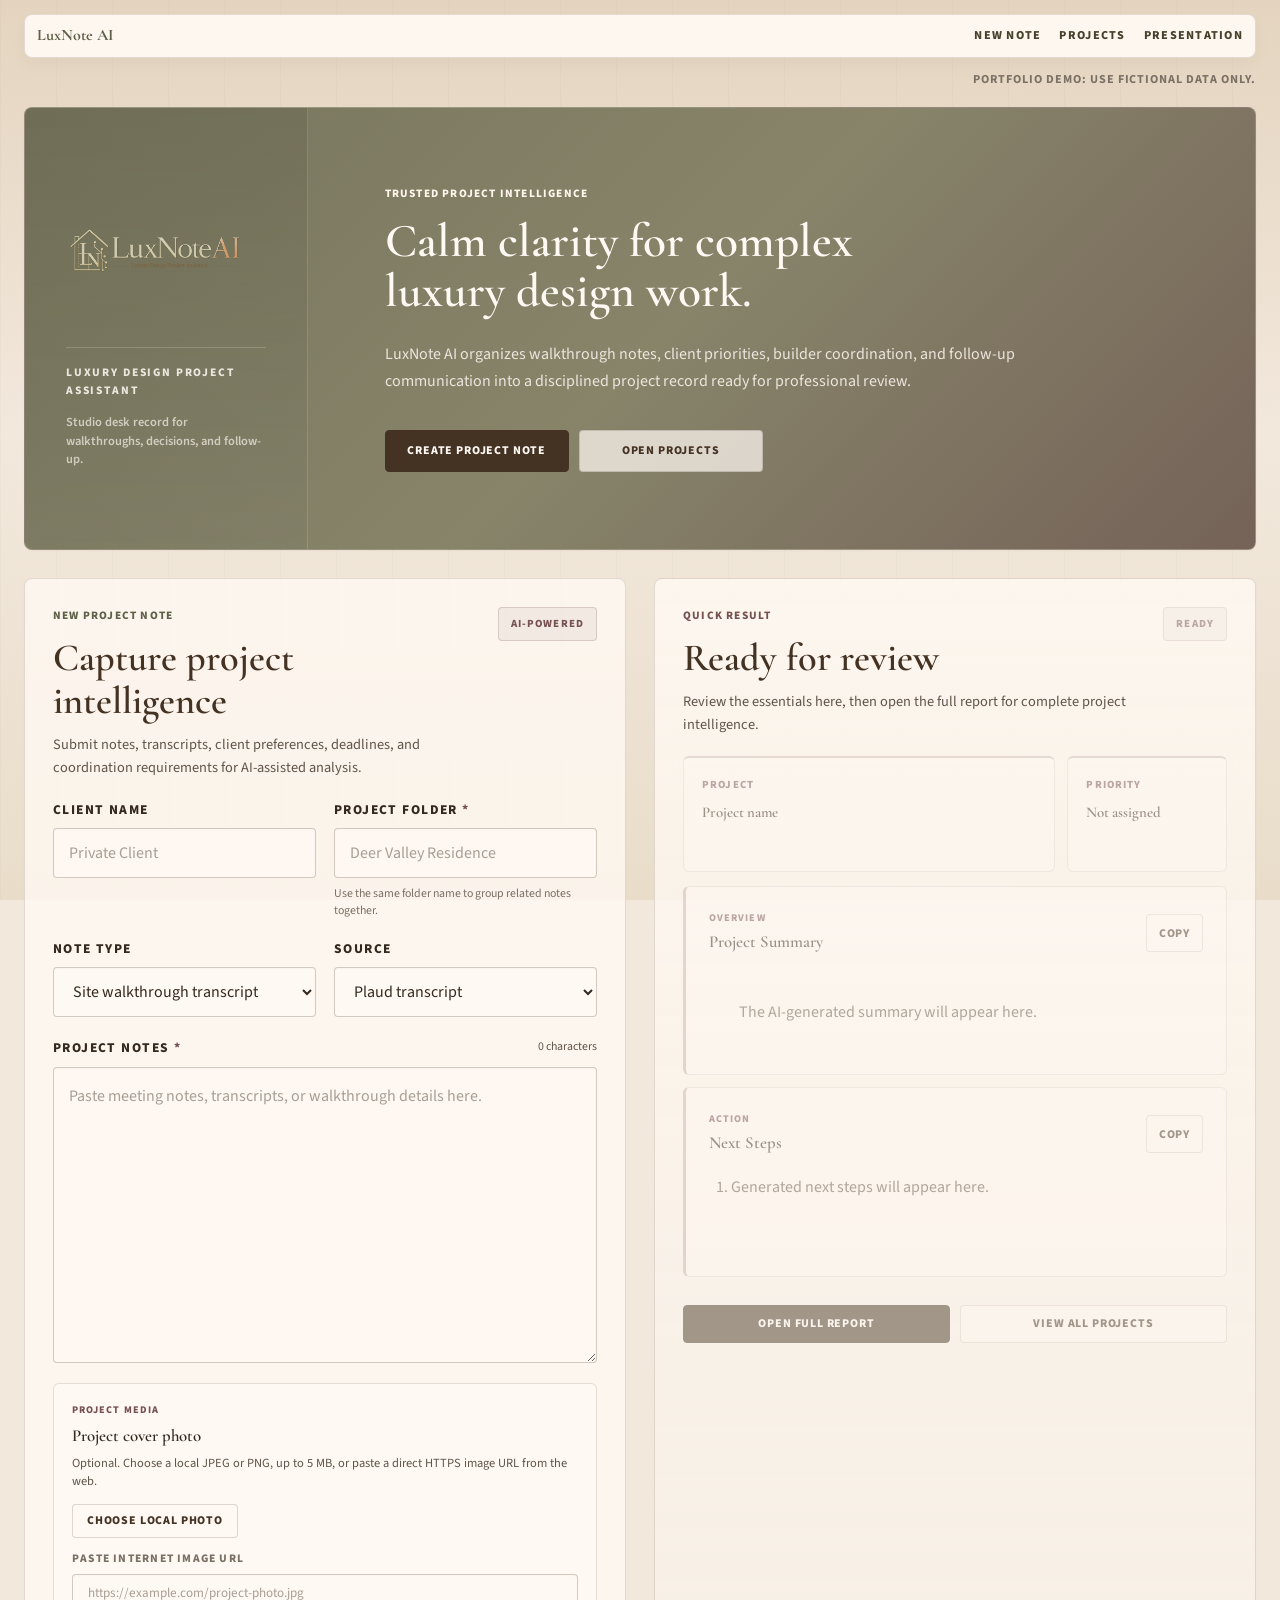
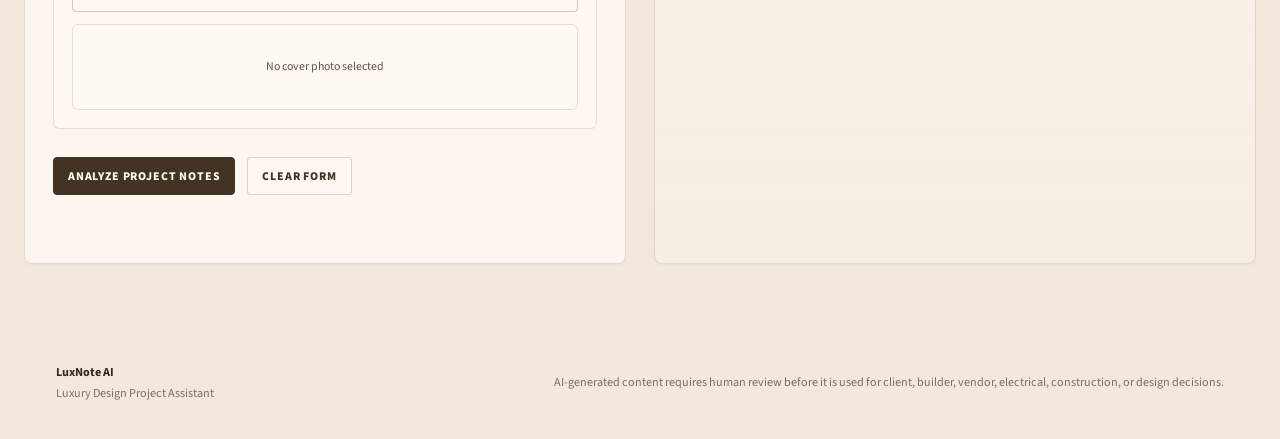
==== frontend/index.html @ c458c1af "Add presentation link to homepage navigation" ====
<!DOCTYPE html>

<html lang="en">
<head>
  <meta charset="UTF-8">
  <meta
    name="viewport"
    content="width=device-width, initial-scale=1.0"
  >
  <meta
    name="description"
    content="LuxNote AI organizes luxury design project notes, walkthrough transcripts, action items, and professional follow-up communication."
  >
  <meta name="theme-color" content="#f7f1eb">

  <title>LuxNote AI | Luxury Design Project Assistant</title>

  <link
    rel="icon"
    href="data:image/svg+xml,%3Csvg xmlns='http://www.w3.org/2000/svg' viewBox='0 0 64 64'%3E%3Crect width='64' height='64' rx='14' fill='%23391214'/%3E%3Ctext x='32' y='42' text-anchor='middle' font-family='Georgia,serif' font-size='34' fill='%23fffdfc'%3EL%3C/text%3E%3C/svg%3E"
  >

  <link rel="stylesheet" href="styles.css">
  <link rel="stylesheet" href="pages.css">
  <link rel="stylesheet" href="cover-photo.css">
  <link rel="stylesheet" href="light-luxury-theme.css">
</head>

<body>
  <header class="site-header">
    <nav class="glass-nav" aria-label="Primary navigation">
      <a
        class="nav-wordmark"
        href="index.html"
        aria-current="page"
      >
        LuxNote AI
      </a>

      <div class="nav-links">
        <a href="#new-note">New Note</a>
        <a href="projects.html">Projects</a>
        <a href="final-presentation.html">Presentation</a>
      </div>
    </nav>
  </header>

  <main class="page-shell dashboard-shell">
    <section
      id="top"
      class="advisor-hero"
      aria-labelledby="hero-heading"
    >
      <div class="advisor-brand-panel">
        <img
          class="advisor-brand-logo"
          src="assets/luxnote-logo-transparent.png"
          alt="LuxNote AI"
        >

        <p class="advisor-brand-kicker">
          Luxury Design Project Assistant
          <span class="advisor-brand-subtext">
            Studio desk record for walkthroughs, decisions, and follow-up.
          </span>
        </p>
      </div>

      <div class="advisor-statement-panel">
        <p class="eyebrow">Trusted Project Intelligence</p>

        <h1 id="hero-heading">
          Calm clarity for complex luxury design work.
        </h1>

        <p class="advisor-hero-copy">
          LuxNote AI organizes walkthrough notes, client priorities,
          builder coordination, and follow-up communication into a
          disciplined project record ready for professional review.
        </p>

        <div class="advisor-actions" aria-label="Primary actions">
          <a
            class="primary-link hero-button-left"
            href="#new-note"
          >
            Create Project Note
          </a>

          <a
            class="secondary-link hero-button-right"
            href="projects.html"
          >
            Open Projects
          </a>
        </div>
      </div>
    </section>

    <section
      id="new-note"
      class="glass-panel form-panel"
      aria-labelledby="project-note-heading"
    >
      <div class="section-heading">
        <div>
          <p class="eyebrow">New Project Note</p>

          <h2 id="project-note-heading">
            Capture project intelligence
          </h2>

          <p class="section-description">
            Submit notes, transcripts, client preferences, deadlines,
            and coordination requirements for AI-assisted analysis.
          </p>
        </div>

        <span class="status-badge">AI-Powered</span>
      </div>

      <form id="project-note-form" novalidate>
        <div class="form-grid">
          <div class="form-field">
            <label for="client-name">Client name</label>

            <input
              id="client-name"
              name="clientName"
              type="text"
              placeholder="Private Client"
              autocomplete="organization"
            >
          </div>

          <div class="form-field">
            <label for="project-name">
              Project folder
              <span aria-hidden="true">*</span>
            </label>

            <input
              id="project-name"
              name="projectName"
              type="text"
              placeholder="Deer Valley Residence"
              autocomplete="off"
              required
            >

            <small class="field-hint">
              Use the same folder name to group related notes together.
            </small>
          </div>

          <div class="form-field">
            <label for="note-type">Note type</label>

            <select id="note-type" name="noteType">
              <option value="site_walkthrough_transcript">
                Site walkthrough transcript
              </option>
              <option value="client_meeting_notes">
                Client meeting notes
              </option>
              <option value="builder_coordination">
                Builder coordination
              </option>
              <option value="vendor_update">
                Vendor update
              </option>
              <option value="design_review">
                Design review
              </option>
              <option value="manual_project_notes">
                General project notes
              </option>
            </select>
          </div>

          <div class="form-field">
            <label for="source">Source</label>

            <select id="source" name="source">
              <option value="Plaud transcript">
                Plaud transcript
              </option>
              <option value="manual entry">
                Manual entry
              </option>
              <option value="email notes">
                Email notes
              </option>
              <option value="client meeting">
                Client meeting
              </option>
              <option value="site walkthrough">
                Site walkthrough
              </option>
              <option value="builder communication">
                Builder communication
              </option>
            </select>
          </div>
        </div>

        <div class="form-field full-width">
          <div class="label-row">
            <label for="project-notes">
              Project notes
              <span aria-hidden="true">*</span>
            </label>

            <span id="character-count" aria-live="polite">
              0 characters
            </span>
          </div>

          <textarea
            id="project-notes"
            name="projectNotes"
            rows="10"
            maxlength="10000"
            placeholder="Paste meeting notes, transcripts, or walkthrough details here."
            required
          ></textarea>
        </div>

        <section
          class="cover-photo-field"
          aria-labelledby="cover-photo-heading"
        >
          <div class="cover-photo-copy">
            <span class="card-kicker">Project Media</span>

            <h3 id="cover-photo-heading">
              Project cover photo
            </h3>

            <p>
              Optional. Choose a local JPEG or PNG, up to 5 MB, or
              paste a direct HTTPS image URL from the web.
            </p>
          </div>

          <div class="cover-photo-controls">
            <label
              class="cover-photo-picker"
              for="cover-photo"
            >
              <input
                id="cover-photo"
                name="coverPhoto"
                type="file"
                accept="image/jpeg,image/png"
              >

              <span>Choose Local Photo</span>
            </label>

            <div class="cover-photo-url-field">
              <label for="cover-photo-url">
                Paste internet image URL
              </label>

              <input
                id="cover-photo-url"
                name="coverPhotoUrl"
                type="url"
                inputmode="url"
                placeholder="https://example.com/project-photo.jpg"
                autocomplete="off"
              >
            </div>
          </div>

          <div
            id="cover-photo-preview"
            class="cover-photo-preview is-empty"
            aria-live="polite"
          >
            <span>No cover photo selected</span>
          </div>
        </section>

        <div class="form-actions">
          <button
            id="submit-button"
            class="primary-button"
            type="submit"
          >
            <span class="button-label">
              Analyze Project Notes
            </span>

            <span
              id="button-spinner"
              class="button-spinner"
              aria-hidden="true"
            ></span>
          </button>

          <button
            id="clear-button"
            class="secondary-button"
            type="button"
          >
            Clear Form
          </button>
        </div>

        <div
          id="form-message"
          class="form-message"
          role="status"
          aria-live="polite"
        ></div>
      </form>
    </section>

    <section
      id="results-section"
      class="glass-panel results-panel is-hidden"
      aria-labelledby="results-heading"
    >
      <div class="section-heading">
        <div>
          <p class="eyebrow">Quick Result</p>

          <h2 id="results-heading">
            Ready for review
          </h2>

          <p class="section-description">
            Review the essentials here, then open the full report
            for complete project intelligence.
          </p>
        </div>

        <span
          id="generation-status"
          class="status-badge"
        >
          Ready
        </span>
      </div>

      <div class="quick-result-meta">
        <article class="summary-card">
          <span class="summary-label">Project</span>
          <strong id="result-project-name">
            Project name
          </strong>
        </article>

        <article class="summary-card">
          <span class="summary-label">Priority</span>
          <strong id="result-priority">
            Not assigned
          </strong>
        </article>
      </div>

      <article class="result-card quick-summary-card">
        <div class="result-card-heading">
          <div>
            <span class="card-kicker">Overview</span>
            <h3>Project Summary</h3>
          </div>

          <button
            class="copy-button"
            type="button"
            data-copy-target="result-summary"
          >
            Copy
          </button>
        </div>

        <p id="result-summary">
          The AI-generated summary will appear here.
        </p>
      </article>

      <article class="result-card quick-actions-card">
        <div class="result-card-heading">
          <div>
            <span class="card-kicker">Action</span>
            <h3>Next Steps</h3>
          </div>

          <button
            class="copy-button"
            type="button"
            data-copy-target="result-next-steps"
          >
            Copy
          </button>
        </div>

        <ol id="result-next-steps">
          <li>Generated next steps will appear here.</li>
        </ol>
      </article>

      <div class="report-actions">
        <a
          id="open-report-link"
          class="primary-link"
          href="projects.html"
        >
          Open Full Report
        </a>

        <a
          class="secondary-link"
          href="projects.html"
        >
          View All Projects
        </a>
      </div>
    </section>
  </main>

  <footer class="site-footer">
    <div class="footer-brand">
      <strong>LuxNote AI</strong>
      <span>Luxury Design Project Assistant</span>
    </div>

    <p>
      AI-generated content requires human review before it is used
      for client, builder, vendor, electrical, construction, or
      design decisions.
    </p>
  </footer>

  <script src="config.js"></script>
  <script src="auth.js"></script>
  <script src="app.js"></script>
</body>
</html>
---- frontend/styles.css ----
/* =========================================================
   LuxNote AI
   Base Styles
   ========================================================= */

:root {
  --page-gap: 24px;
  --max-width: 1440px;

  --radius-large: 24px;
  --radius-medium: 16px;
  --radius-small: 10px;

  --transition-fast: 170ms ease;
  --transition-medium: 260ms ease;

  --text: #391214;
  --body-text: #52423d;
  --muted-text: #887d77;

  --surface: #fffdfc;
  --surface-soft: #f8f2ed;

  --border: rgba(82, 66, 61, 0.18);
  --border-strong: rgba(82, 66, 61, 0.28);

  --success: #2f7a58;
  --error: #a43b45;
  --info: #6a4943;
}

/* =========================================================
   RESET
   ========================================================= */

*,
*::before,
*::after {
  box-sizing: border-box;
}

html {
  scroll-behavior: smooth;
}

body {
  min-height: 100vh;
  margin: 0;
  overflow-x: hidden;
  color: var(--body-text);
  background: #f7f1eb;
  font-family:
    Inter,
    ui-sans-serif,
    system-ui,
    -apple-system,
    BlinkMacSystemFont,
    "Segoe UI",
    sans-serif;
  line-height: 1.6;
}

button,
input,
select,
textarea {
  font: inherit;
}

button {
  cursor: pointer;
}

button:disabled {
  cursor: not-allowed;
  opacity: 0.58;
}

a {
  color: inherit;
  text-decoration: none;
}

img {
  max-width: 100%;
}

h1,
h2,
h3,
p {
  margin-top: 0;
}

h1,
h2 {
  font-family:
    Georgia,
    "Times New Roman",
    serif;
  font-weight: 500;
}

h1 {
  margin-bottom: 0;
  font-size: clamp(2.25rem, 4.5vw, 4rem);
  line-height: 1.04;
  letter-spacing: -0.045em;
  text-wrap: balance;
}

h2 {
  margin-bottom: 0;
  font-size: clamp(1.75rem, 3vw, 2.5rem);
  line-height: 1.12;
  letter-spacing: -0.03em;
}

h3 {
  margin-bottom: 0;
  font-size: 1.05rem;
}

::selection {
  color: #ffffff;
  background: rgba(106, 73, 67, 0.72);
}

/* =========================================================
   DECORATIVE BACKGROUND ELEMENTS
   ========================================================= */

.ambient-light,
.page-noise {
  position: fixed;
  pointer-events: none;
}

.ambient-light {
  z-index: -2;
  width: 420px;
  height: 420px;
  border-radius: 50%;
  opacity: 0.08;
  filter: blur(110px);
}

.ambient-light-one {
  top: -180px;
  left: -140px;
}

.ambient-light-two {
  right: -160px;
  bottom: 8%;
}

.page-noise {
  inset: 0;
  z-index: -1;
  opacity: 0.02;
}

/* =========================================================
   SITE HEADER AND NAVIGATION
   ========================================================= */

.site-header {
  position: relative;
  padding: 14px var(--page-gap) 22px;
}

.glass-nav {
  position: sticky;
  top: 12px;
  z-index: 20;

  display: grid;
  grid-template-columns: auto 1fr;
  align-items: center;

  width: min(100%, var(--max-width));
  min-height: 44px;
  margin: 0 auto;
  padding: 5px 12px;

  border: 1px solid var(--border);
  border-radius: 16px;

  background: rgba(255, 253, 250, 0.94);
  box-shadow: 0 10px 24px rgba(82, 66, 61, 0.07);

  backdrop-filter: blur(14px);
  -webkit-backdrop-filter: blur(14px);
}

.nav-wordmark {
  color: var(--text);
  font-family:
    Georgia,
    "Times New Roman",
    serif;
  font-size: 1rem;
  font-weight: 600;
  letter-spacing: -0.02em;
}

.nav-links {
  display: flex;
  justify-content: flex-end;
  gap: 18px;
}

.nav-links a {
  position: relative;
  color: var(--body-text);
  font-size: 0.76rem;
  font-weight: 700;
  transition: color var(--transition-fast);
}

.nav-links a::after {
  position: absolute;
  right: 0;
  bottom: -5px;
  left: 0;

  height: 1px;

  content: "";
  background: currentColor;

  opacity: 0.5;
  transform: scaleX(0);
  transition: transform var(--transition-fast);
}

.nav-links a:hover,
.nav-links a[aria-current="page"] {
  color: var(--text);
}

.nav-links a:hover::after,
.nav-links a[aria-current="page"]::after {
  transform: scaleX(1);
}

.workspace-status-bar {
  display: flex;
  align-items: center;
  justify-content: flex-end;
  gap: 12px;
  width: min(100%, var(--max-width));
  margin: 12px auto 0;
  color: var(--muted-text);
  font-size: 0.76rem;
  font-weight: 700;
  letter-spacing: 0.08em;
  text-transform: uppercase;
}

.workspace-action {
  min-height: 30px;
  padding: 0 10px;
  color: var(--text);
  font: inherit;
  cursor: pointer;
  background: rgba(255, 255, 255, 0.52);
  border: 1px solid var(--border);
  border-radius: 6px;
  transition:
    border-color var(--transition-fast),
    color var(--transition-fast),
    transform var(--transition-fast);
}

.workspace-action:hover,
.workspace-action:focus-visible {
  color: var(--info);
  border-color: currentColor;
  outline: none;
  transform: translateY(-1px);
}

/* =========================================================
   HERO
   ========================================================= */

.hero-shell {
  position: relative;
  z-index: 1;

  width: min(100%, var(--max-width));
  margin: 28px auto 0;
}

.hero-glass-card {
  position: relative;
  overflow: hidden;

  padding: 38px 44px;

  border: 1px solid var(--border);
  border-radius: 28px;

  background: var(--surface);
  box-shadow: 0 14px 30px rgba(82, 66, 61, 0.08);
}

.hero-glass-card > * {
  position: relative;
  z-index: 1;
}

.hero-brand-logo {
  display: block;
  width: min(100%, 820px);
  height: auto;
  margin-inline: auto;
  object-fit: contain;
}

.eyebrow {
  margin: 0 0 12px;
  color: var(--muted-text);
  font-size: 0.71rem;
  font-weight: 800;
  letter-spacing: 0.2em;
  text-transform: uppercase;
}

.hero-description {
  max-width: 760px;
  margin: 24px auto 0;
  color: var(--muted-text);
  font-size: 1rem;
  line-height: 1.75;
}

.hero-actions {
  display: flex;
  flex-wrap: wrap;
  justify-content: center;
  gap: 12px;
  margin-top: 28px;
}

/* =========================================================
   LINKS AND BUTTONS
   ========================================================= */

.primary-link,
.secondary-link,
.primary-button,
.secondary-button {
  display: inline-flex;
  align-items: center;
  justify-content: center;

  min-height: 38px;
  padding: 0 14px;

  border-radius: 6px;

  font-size: 0.78rem;
  font-weight: 800;
  text-align: center;

  transition:
    transform var(--transition-fast),
    border-color var(--transition-fast),
    background-color var(--transition-fast),
    box-shadow var(--transition-fast);
}

.primary-link,
.primary-button {
  border: 1px solid rgba(82, 66, 61, 0.32);
  color: #ffffff;
  background: #5b3c37;
  box-shadow: 0 8px 18px rgba(82, 66, 61, 0.14);
}

.secondary-link,
.secondary-button {
  border: 1px solid var(--border-strong);
  color: var(--text);
  background: var(--surface-soft);
}

.primary-link:hover,
.secondary-link:hover,
.primary-button:hover:not(:disabled),
.secondary-button:hover:not(:disabled) {
  transform: translateY(-1px);
}

.primary-link:focus-visible,
.secondary-link:focus-visible,
.primary-button:focus-visible,
.secondary-button:focus-visible,
.copy-button:focus-visible,
.record-action:focus-visible {
  outline: 3px solid rgba(167, 124, 120, 0.18);
  outline-offset: 2px;
}

/* =========================================================
   PAGE LAYOUT
   ========================================================= */

.page-shell {
  display: grid;

  width: min(calc(100% - (var(--page-gap) * 2)), var(--max-width));
  margin: 0 auto 72px;

  gap: 28px;
}

.glass-panel {
  border: 1px solid var(--border);
  background: var(--surface);
  box-shadow: 0 14px 30px rgba(82, 66, 61, 0.08);
}

.form-panel,
.results-panel,
.records-panel,
.subpage-panel,
.report-panel {
  position: relative;
  overflow: hidden;

  padding: clamp(26px, 4vw, 42px);

  border-radius: var(--radius-large);
}

.section-heading {
  position: relative;
  z-index: 1;

  display: flex;
  align-items: flex-start;
  justify-content: space-between;

  gap: 24px;
  margin-bottom: 30px;
}

.section-description {
  max-width: 700px;
  margin: 10px 0 0;

  color: var(--muted-text);
  font-size: 0.9rem;
}

.status-badge {
  display: inline-flex;
  align-items: center;
  justify-content: center;

  min-height: 34px;
  padding: 7px 12px;

  border: 1px solid var(--border-strong);
  border-radius: 999px;

  color: var(--text);
  background: var(--surface-soft);

  font-size: 0.68rem;
  font-weight: 800;
  letter-spacing: 0.07em;
  white-space: nowrap;
  text-transform: uppercase;
}

/* =========================================================
   FORMS
   ========================================================= */

.form-grid {
  display: grid;
  grid-template-columns: repeat(2, minmax(0, 1fr));
  gap: 18px;
}

.form-field {
  display: flex;
  flex-direction: column;
  gap: 8px;
}

.full-width {
  margin-top: 20px;
}

label {
  color: var(--text);
  font-size: 0.84rem;
  font-weight: 800;
}

label span {
  color: var(--error);
}

.field-hint {
  color: var(--muted-text);
  font-size: 0.74rem;
  line-height: 1.4;
}

.label-row {
  display: flex;
  align-items: center;
  justify-content: space-between;
  gap: 16px;
}

#character-count {
  color: var(--muted-text);
  font-size: 0.74rem;
}

input,
select,
textarea {
  width: 100%;

  border: 1px solid var(--border-strong);
  border-radius: var(--radius-small);

  color: var(--text);
  background: var(--surface);

  outline: none;
  box-shadow: inset 0 1px 2px rgba(82, 66, 61, 0.035);

  transition:
    border-color var(--transition-fast),
    box-shadow var(--transition-fast),
    background-color var(--transition-fast);
}

input,
select {
  min-height: 50px;
  padding: 0 15px;
}

textarea {
  min-height: 230px;
  padding: 15px;
  line-height: 1.65;
  resize: vertical;
}

input::placeholder,
textarea::placeholder {
  color: rgba(82, 66, 61, 0.46);
}

select option {
  color: var(--text);
  background: var(--surface);
}

input:hover,
select:hover,
textarea:hover {
  border-color: rgba(82, 66, 61, 0.36);
}

input:focus,
select:focus,
textarea:focus {
  border-color: #a77c78;
  box-shadow:
    0 0 0 3px rgba(167, 124, 120, 0.12),
    0 4px 10px rgba(82, 66, 61, 0.045);
}

.field-help {
  margin: 0;
  color: var(--muted-text);
  font-size: 0.78rem;
}

.form-actions {
  display: flex;
  flex-wrap: wrap;
  gap: 12px;
  margin-top: 28px;
}

.form-message {
  min-height: 24px;
  margin-top: 16px;
  font-size: 0.86rem;
}

.form-message.success {
  color: var(--success);
}

.form-message.error {
  color: var(--error);
}

.form-message.info {
  color: var(--info);
}

/* =========================================================
   RESULT AND SUMMARY CARDS
   ========================================================= */

.result-summary-grid {
  display: grid;
  grid-template-columns: repeat(4, minmax(0, 1fr));
  gap: 14px;
  margin-bottom: 18px;
}

.summary-card,
.result-card,
.record-item {
  border: 1px solid var(--border);
  background: var(--surface);
  box-shadow: 0 7px 16px rgba(82, 66, 61, 0.055);
}

.summary-card {
  min-height: 116px;
  padding: 18px;
  border-radius: var(--radius-medium);
}

.summary-label {
  display: block;
  margin-bottom: 9px;

  color: var(--muted-text);

  font-size: 0.68rem;
  font-weight: 800;
  letter-spacing: 0.1em;
  text-transform: uppercase;
}

.summary-card strong {
  display: block;
  color: var(--text);
  font-size: 0.93rem;
  line-height: 1.45;
}

.result-content-grid {
  display: grid;
  grid-template-columns: repeat(2, minmax(0, 1fr));
  gap: 18px;
}

.result-card {
  min-width: 0;
  padding: 23px;
  border-radius: var(--radius-medium);
}

.result-card-wide {
  grid-column: 1 / -1;
}

.result-card-heading {
  display: flex;
  align-items: center;
  justify-content: space-between;

  gap: 14px;
  margin-bottom: 18px;
}

.card-kicker {
  display: block;
  margin-bottom: 3px;

  color: var(--muted-text);

  font-size: 0.64rem;
  font-weight: 800;
  letter-spacing: 0.11em;
  text-transform: uppercase;
}

.result-card p,
.result-card ol,
#result-draft-message {
  color: var(--body-text);
}

.result-card p {
  margin-bottom: 0;
  white-space: pre-wrap;
}

.result-card ol {
  margin: 0;
  padding-left: 22px;
}

.result-card li + li {
  margin-top: 10px;
}

.tag-list {
  display: flex;
  flex-wrap: wrap;
  gap: 8px;
}

.tag {
  display: inline-flex;
  align-items: center;

  min-height: 30px;
  padding: 5px 10px;

  border: 1px solid var(--border);
  border-radius: 999px;

  color: var(--text);
  background: var(--surface-soft);

  font-size: 0.74rem;
  font-weight: 700;
}

#result-draft-message {
  margin: 0;
  overflow: auto;

  background: transparent;

  font-family: inherit;
  font-size: 0.9rem;
  line-height: 1.72;
  white-space: pre-wrap;
}

/* =========================================================
   SMALL ACTION BUTTONS
   ========================================================= */

.copy-button,
.record-action {
  min-height: 38px;
  padding: 7px 12px;

  border: 1px solid var(--border-strong);
  border-radius: 9px;

  color: var(--text);
  background: var(--surface-soft);

  font-size: 0.78rem;
  font-weight: 800;

  transition:
    transform var(--transition-fast),
    border-color var(--transition-fast),
    background-color var(--transition-fast),
    box-shadow var(--transition-fast);
}

.copy-button:hover,
.record-action:hover {
  transform: translateY(-1px);
  border-color: #a77c78;
  background: #fffdf9;
  box-shadow: 0 5px 12px rgba(82, 66, 61, 0.08);
}

.copy-button.is-copied {
  color: #ffffff;
  background: #5b3c37;
}

/* =========================================================
   RECORDS
   ========================================================= */

.record-details {
  margin-top: 20px;
  overflow: hidden;

  border: 1px solid var(--border);
  border-radius: var(--radius-medium);

  background: var(--surface-soft);
}

.record-details summary {
  padding: 15px 18px;

  color: var(--text);
  font-weight: 800;

  cursor: pointer;
}

.record-details dl {
  display: grid;
  grid-template-columns: repeat(2, minmax(0, 1fr));

  gap: 14px;
  margin: 0;
  padding: 0 18px 18px;
}

.record-details dt {
  color: var(--muted-text);
  font-size: 0.67rem;
  font-weight: 800;
  letter-spacing: 0.09em;
  text-transform: uppercase;
}

.record-details dd {
  margin: 4px 0 0;
  overflow-wrap: anywhere;

  color: var(--body-text);
  font-size: 0.84rem;
}

.records-list {
  display: grid;
  gap: 14px;
}

.records-message {
  padding: 22px;

  border: 1px dashed var(--border-strong);
  border-radius: var(--radius-medium);

  color: var(--muted-text);
  background: var(--surface-soft);

  text-align: center;
}

.record-item {
  display: grid;
  grid-template-columns: minmax(0, 1fr) auto;
  align-items: center;

  gap: 18px;
  padding: 19px;

  border-radius: var(--radius-medium);

  transition:
    transform var(--transition-medium),
    border-color var(--transition-medium),
    box-shadow var(--transition-medium),
    background-color var(--transition-medium);
}

.record-item:hover {
  transform: translateY(-3px);
  border-color: rgba(167, 124, 120, 0.32);
  background: #fffdf9;
  box-shadow: 0 10px 22px rgba(82, 66, 61, 0.08);
}

.record-item h3 {
  margin-bottom: 5px;
}

.record-meta {
  display: flex;
  flex-wrap: wrap;

  gap: 8px 14px;

  color: var(--muted-text);
  font-size: 0.77rem;
}

/* =========================================================
   FOOTER
   ========================================================= */

.site-footer {
  display: flex;
  align-items: flex-start;
  justify-content: space-between;

  width: min(calc(100% - (var(--page-gap) * 2)), var(--max-width));
  margin: 0 auto;
  padding: 0 0 42px;

  gap: 24px;

  color: var(--muted-text);
  font-size: 0.76rem;
}

.footer-brand {
  display: flex;
  flex-direction: column;
}

.footer-brand strong {
  color: var(--text);
}

.footer-brand span {
  margin-top: 3px;
}

.site-footer p {
  max-width: 700px;
  margin: 0;
  text-align: right;
}

/* =========================================================
   LOADING SPINNER
   ========================================================= */

.button-spinner {
  display: none;

  width: 17px;
  height: 17px;

  border: 2px solid rgba(255, 255, 255, 0.34);
  border-top-color: #ffffff;
  border-radius: 50%;

  animation: spin 700ms linear infinite;
}

.primary-button.is-loading .button-spinner {
  display: inline-block;
}

@keyframes spin {
  to {
    transform: rotate(360deg);
  }
}

/* =========================================================
   RESPONSIVE
   ========================================================= */

@media (max-width: 980px) {
  .nav-links {
    gap: 18px;
  }

  .result-summary-grid {
    grid-template-columns: repeat(2, minmax(0, 1fr));
  }
}

@media (max-width: 720px) {
  :root {
    --page-gap: 14px;
  }

  .site-header {
    padding: 12px var(--page-gap) 28px;
  }

  .glass-nav {
    top: 8px;
    min-height: 48px;
    padding: 7px 11px;
    border-radius: 15px;
  }

  .nav-links {
    gap: 14px;
  }

  .nav-links a {
    font-size: 0.76rem;
  }

  .hero-shell {
    margin-top: 22px;
  }

  .hero-glass-card {
    padding: 28px 20px 32px;
    border-radius: 22px;
  }

  .hero-metrics,
  .form-grid,
  .result-content-grid,
  .record-details dl {
    grid-template-columns: 1fr;
  }

  .result-card-wide {
    grid-column: auto;
  }

  .page-shell {
    width: min(calc(100% - 20px), var(--max-width));
    margin-bottom: 54px;
  }

  .form-panel,
  .results-panel,
  .records-panel,
  .subpage-panel,
  .report-panel {
    padding: 22px;
    border-radius: 20px;
  }

  .section-heading,
  .site-footer {
    flex-direction: column;
  }

  .record-item {
    grid-template-columns: 1fr;
  }

  .site-footer p {
    text-align: left;
  }
}

@media (max-width: 500px) {
  .glass-nav {
    grid-template-columns: 1fr;
    justify-items: center;
    gap: 8px;
  }

  .nav-links {
    width: 100%;
    justify-content: center;
  }

  .hero-actions,
  .form-actions {
    flex-direction: column;
  }

  .primary-link,
  .secondary-link,
  .primary-button,
  .secondary-button {
    width: 100%;
  }

  .result-summary-grid {
    grid-template-columns: 1fr;
  }

  .label-row {
    align-items: flex-start;
    flex-direction: column;
    gap: 4px;
  }
}

/* =========================================================
   ACCESSIBILITY
   ========================================================= */

@media (prefers-reduced-motion: reduce) {
  *,
  *::before,
  *::after {
    scroll-behavior: auto !important;
    animation-duration: 0.01ms !important;
    animation-iteration-count: 1 !important;
    transition-duration: 0.01ms !important;
  }
}
---- frontend/pages.css ----
/* =========================================================
   LuxNote AI
   Dashboard, Projects, and Report Page Layouts
   ========================================================= */

/* =========================================================
   SHARED UTILITIES
   ========================================================= */

.is-hidden {
  display: none !important;
}

.subpage-shell {
  width: calc(100% - (var(--page-gap) * 2));
  max-width: 1440px;
  margin: 18px auto;
}

.subpage-panel,
.report-panel {
  min-height: 0;
}

/* =========================================================
   DASHBOARD LAYOUT
   ========================================================= */

.dashboard-shell {
  display: grid !important;
  grid-template-columns: repeat(2, minmax(0, 1fr)) !important;
  grid-template-areas: "form results" !important;
  gap: 24px !important;
  align-items: stretch !important;
  width: calc(100% - (var(--page-gap) * 2));
  max-width: 1440px;
  margin-inline: auto;
}

.dashboard-shell .form-panel {
  grid-area: form !important;
}

.dashboard-shell .results-panel {
  grid-area: results !important;
}

.dashboard-shell .form-panel,
.dashboard-shell .results-panel {
  width: 100%;
  min-width: 0;
  height: 100%;
  padding: 28px;
  align-self: stretch;
}

.dashboard-shell .results-panel {
  display: flex !important;
  flex-direction: column;
}

.dashboard-shell .results-panel.is-hidden {
  display: flex !important;
}

.dashboard-shell .section-heading {
  margin-bottom: 20px;
}

.dashboard-shell textarea {
  min-height: 280px;
}

/* Placeholder Quick Result state */

.results-panel.is-hidden #generation-status,
.results-panel.is-hidden .quick-result-meta,
.results-panel.is-hidden .quick-summary-card,
.results-panel.is-hidden .quick-actions-card,
.results-panel.is-hidden .report-actions {
  opacity: 0.48;
}

.results-panel.is-hidden .quick-summary-card,
.results-panel.is-hidden .quick-actions-card {
  display: block;
}

/* Quick Result content */

.quick-result-meta {
  display: grid;
  grid-template-columns: minmax(0, 1.4fr) minmax(0, 0.6fr);
  gap: 12px;
  margin-bottom: 14px;
}

.quick-summary-card,
.quick-actions-card {
  margin-bottom: 12px;
}

.quick-summary-card {
  min-height: 170px;
}

.quick-actions-card {
  min-height: 190px;
}

.report-actions {
  display: flex;
  flex-wrap: wrap;
  gap: 10px;
  margin-top: 16px;
}

.report-actions .primary-link,
.report-actions .secondary-link {
  flex: 1 1 180px;
}

/* =========================================================
   HERO
   ========================================================= */

.compact-hero {
  display: grid !important;
  grid-template-columns: minmax(0, 1.04fr) minmax(0, 0.96fr) !important;
  grid-template-rows: minmax(110px, auto) 34px !important;
  grid-template-areas:
    "logo headline"
    "create open" !important;

  align-items: center !important;
  justify-items: center !important;

  column-gap: 48px !important;
  row-gap: 14px !important;

  min-height: 210px !important;
  max-height: 260px !important;
  padding: 22px 44px !important;

  overflow: hidden !important;
  text-align: left;
}

.compact-hero::before,
.compact-hero::after,
.compact-hero .hero-logo-cell::before,
.compact-hero .hero-logo-cell::after,
.compact-hero .hero-headline-cell::before,
.compact-hero .hero-headline-cell::after {
  display: none !important;
  content: none !important;
}

.compact-hero .hero-logo-cell {
  grid-area: logo !important;
  display: grid !important;
  width: 100%;
  min-width: 0;
  min-height: 100px;
  padding: 0 !important;
  place-items: center;
  background: transparent !important;
  border: 0 !important;
  box-shadow: none !important;
}

.compact-hero .hero-brand-logo {
  display: block !important;
  width: min(100%, 620px) !important;
  max-width: 620px !important;
  max-height: 155px !important;
  object-fit: contain !important;
  object-position: center !important;
  background: transparent !important;
  border: 0 !important;
}

.compact-hero .hero-headline-cell {
  grid-area: headline !important;
  width: 100%;
  max-width: 640px;
  min-width: 0;
  padding: 0 !important;
  justify-self: start !important;
  text-align: left !important;
}

.compact-hero .hero-headline-cell .eyebrow {
  margin: 0 0 8px !important;
  font-size: 0.64rem !important;
  letter-spacing: 0.24em !important;
  text-align: left !important;
}

.compact-hero .hero-headline-cell h1 {
  width: 100% !important;
  max-width: 640px !important;
  margin: 0 !important;
  font-size: clamp(1.8rem, 2.35vw, 2.7rem) !important;
  line-height: 1.06 !important;
  text-align: left !important;
  text-wrap: balance;
}

.compact-hero .hero-button-left {
  grid-area: create !important;
}

.compact-hero .hero-button-right {
  grid-area: open !important;
}

.compact-hero .hero-button-left,
.compact-hero .hero-button-right {
  display: inline-flex !important;
  align-items: center !important;
  justify-content: center !important;

  width: min(100%, 300px) !important;
  height: 34px !important;
  min-height: 34px !important;
  padding: 5px 16px !important;

  justify-self: center !important;

  border-radius: 8px !important;

  font-size: 0.74rem !important;
  font-weight: 700 !important;
  line-height: 1 !important;
  letter-spacing: 0.08em !important;
  text-align: center !important;

  overflow: hidden;
  position: relative;

  transition:
    transform 0.2s ease,
    border-color 0.2s ease,
    box-shadow 0.2s ease,
    background 0.2s ease;
}

.compact-hero .hero-button-left:hover,
.compact-hero .hero-button-right:hover {
  transform: translateY(-1px);
}

/* Remove obsolete decorative ambient light */

.ambient-light-one {
  display: none !important;
}

/* =========================================================
   PROJECTS PAGE
   ========================================================= */

.project-folder-grid {
  display: grid;
  gap: 14px;
}

.project-folder-card {
  overflow: hidden;
  border: 1px solid rgba(82, 66, 61, 0.16);
  border-radius: 14px;
  background: rgba(255, 253, 250, 0.94);
  box-shadow: 0 7px 16px rgba(82, 66, 61, 0.055);
}

.project-folder-card > summary {
  display: grid;
  grid-template-columns: auto minmax(0, 1fr) auto;
  align-items: center;
  gap: 14px;
  padding: 18px;
  cursor: pointer;
  list-style: none;
}

.project-folder-card > summary::-webkit-details-marker {
  display: none;
}

.project-folder-card > summary:focus-visible {
  outline: 3px solid rgba(167, 124, 120, 0.18);
  outline-offset: -3px;
}

.project-cover-thumb {
  display: grid;
  width: 62px;
  height: 48px;
  flex: 0 0 auto;
  overflow: hidden;
  place-items: center;
  border: 1px solid rgba(82, 66, 61, 0.16);
  border-radius: 9px;
  color: var(--warm-brown, #6a4943);
  background: var(--surface-soft, #f8f2ed);
}

.project-cover-thumb img {
  display: block;
  width: 100%;
  height: 100%;
  object-fit: cover;
}

.project-cover-thumb.no-cover {
  font-size: 0.56rem;
  font-weight: 800;
  letter-spacing: 0.08em;
  text-transform: uppercase;
}

.folder-mark {
  display: grid;
  width: 42px;
  height: 38px;
  place-items: center;
  border: 1px solid rgba(82, 66, 61, 0.18);
  border-radius: 9px;
  color: var(--warm-brown, #6a4943);
  background: var(--surface-soft, #f8f2ed);
}

.folder-copy {
  min-width: 0;
}

.folder-copy strong,
.folder-copy small {
  display: block;
}

.folder-copy strong {
  color: var(--text, #391214);
  overflow-wrap: anywhere;
}

.folder-copy small {
  margin-top: 4px;
  color: var(--muted-text, #887d77);
  font-size: 0.74rem;
  line-height: 1.45;
}

.folder-arrow {
  color: var(--muted-text, #887d77);
  font-size: 1.5rem;
  transition: transform 0.2s ease;
}

.project-folder-card[open] .folder-arrow {
  transform: rotate(90deg);
}

.project-note-list {
  display: grid;
  gap: 8px;
  padding: 0 14px 14px;
}

.project-note-row {
  display: grid;
  grid-template-columns: minmax(0, 1fr) auto;
  align-items: center;
  gap: 8px;

  padding: 8px;

  border: 1px solid rgba(82, 66, 61, 0.14);
  border-radius: 6px;

  color: var(--body-text, #52423d);
  background: rgba(255, 253, 250, 0.9);

  transition:
    transform 0.18s ease,
    border-color 0.18s ease,
    box-shadow 0.18s ease,
    background 0.18s ease;
}

.project-note-row:hover {
  border-color: rgba(167, 124, 120, 0.34);
  background: #fffdf9;
  box-shadow: 0 6px 14px rgba(82, 66, 61, 0.07);
  transform: translateY(-1px);
}

.project-note-link {
  display: flex;
  align-items: center;
  justify-content: space-between;
  min-width: 0;
  gap: 12px;
  padding: 4px 0 4px 4px;
  color: inherit;
  text-decoration: none;
}

.project-note-link > span:first-child {
  min-width: 0;
}

.project-note-link:focus-visible,
.project-note-delete:focus-visible {
  outline: 3px solid rgba(167, 124, 120, 0.18);
  outline-offset: 2px;
}

.project-note-row strong,
.project-note-row small {
  display: block;
}

.project-note-row strong {
  color: var(--text, #391214);
  text-transform: capitalize;
}

.project-note-row small {
  margin-top: 3px;
  color: var(--muted-text, #887d77);
  font-size: 0.72rem;
  line-height: 1.45;
}

.note-priority {
  flex: 0 0 auto;
  padding: 3px 7px;
  border: 1px solid rgba(82, 66, 61, 0.14);
  border-radius: 4px;
  color: var(--sienna, #4a2325);
  background: var(--surface-soft, #f8f2ed);
  font-size: 0.66rem;
  font-weight: 700;
  white-space: nowrap;
}

.project-note-delete {
  display: inline-grid;
  place-items: center;
  width: 30px;
  min-width: 30px;
  height: 30px;
  min-height: 30px;
  padding: 0;
  border: 1px solid rgba(82, 66, 61, 0.16);
  border-radius: 6px;
  color: var(--body-text, #52423d);
  background: transparent;
  transition:
    color 0.16s ease,
    background-color 0.16s ease,
    border-color 0.16s ease;
}

.project-note-delete:hover {
  color: #fffdfc;
  background: var(--text, #391214);
  border-color: var(--text, #391214);
}

.trash-icon {
  width: 15px;
  height: 15px;
}

.records-message {
  padding: 18px;
  border-radius: 12px;
  color: var(--body-text, #52423d);
  background: rgba(255, 253, 250, 0.9);
}

/* =========================================================
   REPORT PAGE
   ========================================================= */

.report-panel {
  max-width: 1240px;
  margin-inline: auto;
  padding: 22px !important;
  color: var(--body-text, #52423d) !important;
  background: #fffdf9 !important;
}

.report-heading {
  display: flex;
  align-items: center;
  justify-content: space-between;
  gap: 16px;
  margin-bottom: 14px;
}

#report-project-name {
  margin: 3px 0 4px !important;
  color: var(--raspberry, #2a1716) !important;
  -webkit-text-fill-color: var(--raspberry, #2a1716) !important;
  font-size: clamp(1.55rem, 3vw, 2.35rem) !important;
  line-height: 1.08 !important;
  letter-spacing: 0 !important;
  text-shadow: none !important;
}

#report-client {
  margin: 0 !important;
  color: var(--warm-brown, #6a4943) !important;
  font-size: 0.88rem !important;
  line-height: 1.35 !important;
}

/* Report toolbar */

.report-toolbar {
  display: flex;
  flex-wrap: wrap;
  gap: 8px;
}

.report-toolbar .secondary-button,
.report-toolbar .secondary-link {
  display: inline-flex !important;
  align-items: center !important;
  justify-content: center !important;

  min-height: 34px !important;
  padding: 7px 12px !important;

  border: 1px solid rgba(82, 66, 61, 0.28) !important;
  border-radius: 9px !important;

  color: #fffdfc !important;
  -webkit-text-fill-color: #fffdfc !important;

  background: linear-gradient(180deg, #74514b, #5b3c37) !important;

  box-shadow:
    inset 0 1px 0 rgba(255, 255, 255, 0.08),
    0 5px 12px rgba(82, 66, 61, 0.12) !important;

  font-size: 0.72rem !important;
  font-weight: 700 !important;
  text-decoration: none !important;
  cursor: pointer !important;
}

.report-toolbar .secondary-button:hover,
.report-toolbar .secondary-link:hover {
  color: #ffffff !important;
  -webkit-text-fill-color: #ffffff !important;
  background: linear-gradient(180deg, #7b454c, #391214) !important;
  border-color: #391214 !important;
  transform: translateY(-1px);
}

.report-toolbar .secondary-link {
  color: #391214 !important;
  -webkit-text-fill-color: #391214 !important;
  background: #fffaf6 !important;
  border-color: rgba(57, 18, 20, 0.32) !important;
}

.report-toolbar .secondary-link:hover,
.report-toolbar .secondary-link:focus-visible {
  color: #fffdfc !important;
  -webkit-text-fill-color: #fffdfc !important;
  background: #391214 !important;
  border-color: #391214 !important;
}

/* Cover photo */

.report-cover-card {
  margin-bottom: 12px;
  overflow: hidden;
  border-radius: 14px;
}

.report-cover-card img {
  display: block;
  width: 100%;
  max-height: 280px;
  object-fit: cover;
}

/* Report summary cards */

.report-summary-strip {
  display: grid;
  grid-template-columns: repeat(4, minmax(0, 1fr));
  gap: 6px;
  margin-bottom: 10px;
}

.report-summary-strip .summary-card {
  min-height: 0;
  padding: 8px 10px;
  background: #fffaf6 !important;
  border: 1px solid rgba(82, 66, 61, 0.16) !important;
  box-shadow: none !important;
}

.report-summary-strip .summary-label {
  display: block;
  margin-bottom: 3px;
  color: var(--moon-rock, #887d77) !important;
  font-size: 0.62rem;
  font-weight: 800;
  letter-spacing: 0.11em;
  text-transform: uppercase;
}

.report-summary-strip strong {
  display: block;
  color: var(--raspberry, #2a1716) !important;
  -webkit-text-fill-color: var(--raspberry, #2a1716) !important;
  font-size: 0.8rem;
  line-height: 1.2;
  overflow-wrap: anywhere;
}

/* Report content cards */

.report-grid {
  display: grid;
  grid-template-columns: repeat(2, minmax(0, 1fr));
  gap: 10px;
}

.report-wide {
  grid-column: 1 / -1;
}

.report-grid .result-card {
  min-width: 0;
  padding: 12px;
  color: var(--body-text, #52423d) !important;
  background: #fffdf9 !important;
  border: 1px solid rgba(82, 66, 61, 0.16) !important;
  box-shadow: 0 4px 10px rgba(82, 66, 61, 0.04) !important;
}

.report-grid .card-kicker {
  color: var(--moon-rock, #887d77) !important;
  font-size: 0.62rem;
  font-weight: 800;
  letter-spacing: 0.11em;
  text-transform: uppercase;
}

.report-grid h2,
.report-grid .result-card h2 {
  margin: 3px 0 7px;
  color: var(--sienna, #4a2325) !important;
  -webkit-text-fill-color: var(--sienna, #4a2325) !important;
  font-size: 1.05rem;
  line-height: 1.18;
  text-shadow: none !important;
}

.report-grid p,
.report-grid li,
.report-grid pre {
  color: var(--body-text, #52423d) !important;
  font-size: 0.86rem;
  line-height: 1.45;
}

.report-grid ol {
  margin: 0;
  padding-left: 1.15rem;
}

.report-grid li + li {
  margin-top: 5px;
}

#report-draft {
  margin: 0;
  padding: 10px;
  overflow-wrap: anywhere;
  white-space: pre-wrap;
  font-family: inherit;
  background: var(--surface-soft, #f8f2ed);
  border: 1px solid rgba(82, 66, 61, 0.14);
  border-radius: 10px;
}

#report-notes,
.original-notes {
  margin-bottom: 0;
  white-space: pre-wrap;
}

/* Key phrase tags */

.tag-list {
  display: flex;
  flex-wrap: wrap;
  gap: 8px;
}

.tag {
  padding: 7px 10px;
  border: 1px solid rgba(82, 66, 61, 0.16);
  border-radius: 999px;
  color: var(--sienna, #4a2325);
  background: var(--surface-soft, #f8f2ed);
}

/* Simplified report page background */

body:has(.report-panel) {
  background-image:
    linear-gradient(
      145deg,
      #fbf7f2 0%,
      #f7f1eb 56%,
      #f0e5dd 100%
    ) !important;
}

/* =========================================================
   RESPONSIVE
   ========================================================= */

@media (max-width: 1100px) {
  .compact-hero {
    grid-template-columns: repeat(2, minmax(0, 1fr)) !important;
    column-gap: 28px !important;
    padding: 20px 28px !important;
  }

  .compact-hero .hero-brand-logo {
    width: min(100%, 540px) !important;
    max-height: 128px !important;
  }

  .compact-hero .hero-headline-cell h1 {
    font-size: clamp(1.35rem, 2.4vw, 2rem) !important;
  }

  .compact-hero .hero-button-left,
  .compact-hero .hero-button-right {
    width: min(100%, 280px) !important;
  }
}

@media (max-width: 950px) {
  .dashboard-shell {
    grid-template-columns: 1fr !important;
    grid-template-areas:
      "form"
      "results" !important;
  }

  .report-heading {
    display: grid;
    align-items: start;
    gap: 10px;
    margin-bottom: 12px;
  }

  .report-summary-strip {
    grid-template-columns: repeat(2, minmax(0, 1fr));
  }
}

@media (max-width: 820px) {
  .compact-hero {
    grid-template-columns: 1fr !important;
    grid-template-rows: auto !important;
    grid-template-areas:
      "logo"
      "headline"
      "create"
      "open" !important;

    row-gap: 10px !important;
    min-height: auto !important;
    max-height: none !important;
    padding: 18px 22px !important;
    text-align: center !important;
  }

  .compact-hero .hero-headline-cell {
    max-width: 560px;
    justify-self: center !important;
    text-align: center !important;
  }

  .compact-hero .hero-brand-logo {
    width: min(100%, 460px) !important;
    max-height: 112px !important;
  }

  .compact-hero .hero-headline-cell .eyebrow {
    margin: 4px 0 5px !important;
    text-align: center !important;
  }

  .compact-hero .hero-headline-cell h1 {
    max-width: 560px !important;
    font-size: clamp(1.35rem, 5vw, 2rem) !important;
    text-align: center !important;
  }

  .compact-hero .hero-button-left,
  .compact-hero .hero-button-right {
    width: min(100%, 340px) !important;
  }
}

@media (max-width: 680px) {
  .dashboard-shell .form-panel,
  .dashboard-shell .results-panel {
    padding: 20px;
  }

  .quick-result-meta,
  .report-grid {
    grid-template-columns: 1fr;
  }

  .report-summary-strip {
    grid-template-columns: repeat(2, minmax(0, 1fr));
  }

  .report-wide {
    grid-column: auto;
  }

  .project-folder-card > summary {
    grid-template-columns: auto minmax(0, 1fr) auto;
    padding: 15px;
  }

  .project-note-row {
    align-items: flex-start;
  }

  .project-note-link {
    align-items: flex-start;
    flex-direction: column;
    gap: 6px;
  }

  .report-panel {
    padding: 14px !important;
  }

  .report-toolbar {
    width: 100%;
  }

  .report-toolbar .secondary-button,
  .report-toolbar .secondary-link {
    flex: 1 1 150px;
  }

  #report-project-name {
    font-size: clamp(1.35rem, 7vw, 1.95rem) !important;
  }
}

@media (max-width: 520px) {
  .subpage-shell {
    width: calc(100% - 20px);
    margin: 10px auto 18px;
  }

  .report-toolbar .secondary-button,
  .report-toolbar .secondary-link {
    min-height: 32px !important;
    padding: 6px 10px !important;
    font-size: 0.68rem !important;
  }

  .report-summary-strip .summary-card,
  .report-grid .result-card {
    padding: 9px !important;
  }

  .report-grid h2,
  .report-grid .result-card h2 {
    font-size: 0.98rem !important;
  }
}

@media (max-width: 520px) {
  .compact-hero {
    padding: 16px !important;
    border-radius: 16px;
  }

  .compact-hero .hero-brand-logo {
    width: min(100%, 320px) !important;
    max-height: 84px !important;
  }

  .compact-hero .hero-headline-cell .eyebrow {
    font-size: 0.52rem !important;
    letter-spacing: 0.18em !important;
  }

  .compact-hero .hero-headline-cell h1 {
    font-size: clamp(1.2rem, 6.4vw, 1.65rem) !important;
    line-height: 1.06 !important;
  }

  .compact-hero .hero-button-left,
  .compact-hero .hero-button-right {
    width: 100% !important;
    max-width: 320px !important;
    height: 36px !important;
    min-height: 36px !important;
  }

  .project-cover-thumb {
    width: 50px;
    height: 42px;
  }
}

/* =========================================================
   PRINT
   ========================================================= */

@media print {
  body::before,
  body::after,
  .site-header,
  .report-toolbar,
  .ambient-light,
  .page-noise {
    display: none !important;
  }

  body {
    color: #111 !important;
    background: #fff !important;
    background-image: none !important;
  }

  .subpage-shell {
    width: 100%;
    max-width: none;
    margin: 0;
  }

  .report-panel,
  .result-card,
  .summary-card {
    color: #111 !important;
    background: #fff !important;
    border-color: #ccc !important;
    box-shadow: none !important;
  }

  #report-project-name,
  .report-grid h2,
  .report-summary-strip strong,
  .report-grid p,
  .report-grid li,
  .report-grid pre {
    color: #111 !important;
    -webkit-text-fill-color: #111 !important;
  }

  .report-grid {
    display: block;
  }

  .report-grid .result-card {
    margin-bottom: 14px;
    break-inside: avoid;
  }

  .report-summary-strip {
    grid-template-columns: repeat(2, 1fr);
  }
}


/* FINAL ALIGNED HERO */
@media (min-width: 1101px) {
  .hero-shell {
    width: calc(100% - (var(--page-gap) * 2)) !important;
    max-width: 1440px !important;
  }

  .compact-hero {
    grid-template-columns: repeat(2, minmax(0, 1fr)) !important;
    grid-template-rows: minmax(130px, auto) 38px !important;
    grid-template-areas:
      "logo headline"
      "create open" !important;

    column-gap: 24px !important;
    row-gap: 18px !important;

    min-height: 250px !important;
    max-height: none !important;
    padding: 24px 0 !important;
  }

  .compact-hero .hero-logo-cell,
  .compact-hero .hero-headline-cell {
    width: 100% !important;
    min-width: 0 !important;
    padding-inline: 28px !important;
  }

  .compact-hero .hero-logo-cell {
    display: grid !important;
    place-items: center !important;
  }

  .compact-hero .hero-brand-logo {
    display: block !important;
    width: min(100%, 510px) !important;
    max-width: 510px !important;
    max-height: 120px !important;
    height: auto !important;
    margin: 0 auto !important;
    transform: none !important;
    object-fit: contain !important;
  }

  .compact-hero .hero-headline-cell {
    max-width: none !important;
    align-self: center !important;
    justify-self: stretch !important;
    text-align: left !important;
  }

  .compact-hero .hero-headline-cell h1 {
    max-width: 560px !important;
    margin-right: auto !important;
    font-size: clamp(1.9rem, 2.45vw, 2.55rem) !important;
    line-height: 1.04 !important;
  }

  .compact-hero .hero-button-left,
  .compact-hero .hero-button-right {
    width: calc(100% - 56px) !important;
    max-width: none !important;
    justify-self: center !important;
  }
}
---- frontend/cover-photo.css ----
/* =========================================================
   LuxNote AI
   Optional Project Cover Photos
   ========================================================= */

.cover-photo-field {
  margin-top: 20px;
  padding: 18px;
  border: 1px solid var(--border, rgba(82, 66, 61, 0.18));
  border-radius: 14px;
  background: var(--surface-soft, #f8f2ed);
}

.cover-photo-copy h3 {
  margin: 5px 0 4px;
  font-size: 1.05rem;
}

.cover-photo-copy p {
  margin: 0 0 14px;
  color: var(--muted-text, #887d77);
  font-size: 0.78rem;
  line-height: 1.45;
}

.cover-photo-controls {
  display: grid;
  grid-template-columns: 1fr;
  gap: 12px;
  align-items: stretch;
  margin-bottom: 12px;
}

.cover-photo-picker {
  display: inline-grid;
  width: fit-content;
  min-height: 34px;
  padding: 6px 14px;
  place-items: center;
  border: 1px solid var(--border-strong, rgba(82, 66, 61, 0.28));
  border-radius: 8px;
  color: var(--text, #391214);
  background: var(--surface, #fffdfc);
  cursor: pointer;
  font-size: 0.72rem;
  font-weight: 700;
  letter-spacing: 0.08em;
  text-transform: uppercase;
}

.cover-photo-picker:hover,
.cover-photo-picker:focus-visible {
  border-color: var(--muted-rose, #a77c78);
  box-shadow: 0 0 0 3px rgba(167, 124, 120, 0.12);
}

.cover-photo-picker input {
  position: absolute;
  width: 1px;
  height: 1px;
  opacity: 0;
  pointer-events: none;
}

.cover-photo-url-field {
  display: flex;
  flex-direction: column;
  gap: 6px;
}

.cover-photo-url-field label {
  color: var(--muted-text, #887d77);
  font-size: 0.72rem;
}

.cover-photo-url-field input {
  min-height: 38px;
  font-size: 0.82rem;
}

.cover-photo-preview {
  min-height: 86px;
  overflow: hidden;
  border: 1px solid var(--border, rgba(82, 66, 61, 0.18));
  border-radius: 10px;
  background: var(--surface, #fffdfc);
}

.cover-photo-preview.is-empty {
  display: grid;
  place-items: center;
  color: var(--muted-text, #887d77);
  font-size: 0.74rem;
}

.cover-photo-preview img {
  display: block;
  width: 100%;
  height: 180px;
  object-fit: cover;
}

.project-cover-thumb {
  display: grid;
  width: 72px;
  height: 52px;
  overflow: hidden;
  place-items: center;
  border: 1px solid var(--border, rgba(82, 66, 61, 0.18));
  border-radius: 9px;
  color: var(--warm-brown, #6a4943);
  background: var(--surface-soft, #f8f2ed);
}

.project-cover-thumb img {
  width: 100%;
  height: 100%;
  object-fit: cover;
}

.report-cover-card {
  overflow: hidden;
  margin-bottom: 16px;
  border: 1px solid var(--border, rgba(82, 66, 61, 0.18));
  border-radius: 14px;
  background: var(--surface-soft, #f8f2ed);
}

.report-cover-card img {
  display: block;
  width: 100%;
  max-height: 340px;
  object-fit: cover;
}

@media (max-width: 640px) {
  .cover-photo-controls {
    grid-template-columns: 1fr;
  }

  .cover-photo-picker {
    width: 100%;
  }
}
---- frontend/light-luxury-theme.css ----
/* =========================================================
LuxNote AI
Trusted Advisor Design House Theme
Cedar, Linen, Olive, Mauve
========================================================= */

@import url('https://fonts.googleapis.com/css2?family=Cormorant+Garamond:wght@500;600;700&family=Source+Sans+3:wght@400;500;600;700;800&display=swap');

:root {
  --font-display: 'Cormorant Garamond', Georgia, 'Times New Roman', serif;
  --font-ui: 'Source Sans 3', Inter, Aptos, 'Segoe UI', Arial, sans-serif;

  --paper: #f2e8dc;
  --paper-warm: #e3d2bd;
  --linen: #fff9f3;
  --linen-soft: #f7efe5;
  --latte: #dbc4a5;

  --cedar: #7c7960;
  --cedar-light: #918d73;
  --cedar-dark: #5f6048;
  --deep-olive: #44422d;
  --cafe-noir: #443223;
  --clockwork: #72583e;
  --weathered: #a08670;
  --mauve: #755151;

  --surface: var(--linen);
  --surface-soft: var(--linen-soft);
  --surface-muted: var(--latte);

  --raspberry: var(--cafe-noir);
  --sienna: var(--mauve);
  --warm-brown: var(--cedar);
  --chocolate: var(--deep-olive);
  --moon-rock: var(--cedar-dark);
  --soft-dove: #efe4d7;
  --muted-rose: var(--mauve);

  --text: #33291f;
  --body-text: #5f554a;
  --muted-text: #7a7064;

  --border: rgba(68, 50, 35, 0.14);
  --border-strong: rgba(68, 50, 35, 0.24);
  --mauve-soft: rgba(117, 81, 81, 0.07);
  --mauve-border: rgba(117, 81, 81, 0.22);

  --success: var(--cedar-dark);
  --error: var(--mauve);
  --info: var(--clockwork);

  --shadow-soft: 0 7px 16px rgba(68, 50, 35, 0.035);
  --shadow-panel: 0 1px 2px rgba(68, 50, 35, 0.04);
  --shadow-card: none;
  --shadow-hover: none;

  --radius-page: 8px;
  --radius-panel: 8px;
  --radius-card: 6px;
  --radius-field: 4px;
  --radius-button: 4px;
}

/* =========================================================
FOUNDATION
========================================================= */

html {
  background: var(--paper-warm) !important;
  color-scheme: light;
}

body {
  min-height: 100vh;
  color: var(--body-text) !important;
  font-family: var(--font-ui) !important;
  background-color: var(--paper) !important;
  background-image:
    linear-gradient(90deg, rgba(68, 66, 45, 0.025) 1px, transparent 1px),
    linear-gradient(180deg, #e4d4bf 0%, #f2e8dc 48%, #e9ddca 100%) !important;
  background-attachment: fixed;
  background-size: 56px 100%, auto;
}

body::before,
body::after,
.ambient-light,
.page-noise,
.form-panel::before,
.form-panel::after,
.results-panel::before,
.results-panel::after,
.glass-panel::before,
.glass-panel::after {
  display: none !important;
  content: none !important;
}

.page-shell,
.dashboard-shell,
.subpage-shell,
.hero-shell,
.site-header,
main {
  background: transparent !important;
}

* {
  text-shadow: none !important;
}

/* =========================================================
TYPOGRAPHY
========================================================= */

h1,
h2,
h3,
#project-note-heading,
#results-heading,
.section-heading h1,
.section-heading h2,
.section-heading h3,
.result-card h2,
.result-card h3,
.summary-card strong,
.folder-copy strong,
.report-heading h1,
#report-project-name,
.advisor-hero h1 {
  font-family: var(--font-display) !important;
  font-weight: 600 !important;
  letter-spacing: 0 !important;
  color: var(--text) !important;
  -webkit-text-fill-color: currentColor !important;
  background: none !important;
}

.advisor-hero h1 {
  margin: 0;
  max-width: 700px;
  color: var(--linen) !important;
  -webkit-text-fill-color: var(--linen) !important;
  font-size: clamp(2.35rem, 3.7vw, 4.15rem) !important;
  line-height: 1.05 !important;
  text-wrap: balance;
}

#project-note-heading,
#results-heading,
.section-heading h1,
.section-heading h2 {
  color: var(--cafe-noir) !important;
}

body,
input,
select,
textarea,
button,
.primary-button,
.secondary-button,
.primary-link,
.secondary-link,
.copy-button,
.record-action,
.nav-links a,
.section-description,
.result-card p,
.result-card li,
.folder-copy small,
.project-note-row small,
.cover-photo-copy p,
.cover-photo-field p,
#character-count,
.records-message,
label {
  font-family: var(--font-ui) !important;
}

label,
.eyebrow,
.card-kicker,
.summary-label,
.status-badge,
.note-priority,
.tag,
.nav-links a,
button,
.primary-button,
.secondary-button,
.primary-link,
.secondary-link,
.copy-button,
.record-action {
  font-weight: 800 !important;
  letter-spacing: 0.105em !important;
  text-transform: uppercase !important;
}

.eyebrow,
.card-kicker,
.summary-label {
  color: var(--mauve) !important;
  opacity: 1 !important;
}

.form-panel .eyebrow,
.report-summary-strip .summary-label,
#report-client {
  color: var(--cedar-dark) !important;
}

.section-description,
.result-card p,
.result-card li,
.folder-copy small,
.project-note-row small,
.cover-photo-copy p,
.cover-photo-field p,
#character-count,
.records-message,
.report-grid p,
.report-grid li,
.report-grid pre {
  color: var(--body-text) !important;
  opacity: 1 !important;
}

/* =========================================================
NAVIGATION
========================================================= */

.site-header {
  padding: 14px var(--page-gap) 18px !important;
}

.glass-nav {
  color: var(--text) !important;
  background: rgba(255, 249, 243, 0.94) !important;
  border: 1px solid var(--border) !important;
  border-radius: var(--radius-page) !important;
  box-shadow: var(--shadow-soft) !important;
  backdrop-filter: none !important;
  -webkit-backdrop-filter: none !important;
}

.nav-links {
  gap: 18px !important;
}

.nav-wordmark {
  color: var(--cedar-dark) !important;
  font-family: var(--font-display) !important;
  font-weight: 700 !important;
  font-size: 1rem !important;
  letter-spacing: 0 !important;
}

.nav-links a {
  color: var(--deep-olive) !important;
  font-size: 0.76rem !important;
}

.nav-links a:hover,
.nav-links a[aria-current='page'],
.nav-links a.active {
  color: var(--mauve) !important;
}

.nav-links a::after {
  background: var(--mauve) !important;
}

/* =========================================================
TRUSTED ADVISOR HERO
========================================================= */

.dashboard-shell {
  display: grid !important;
  grid-template-columns: minmax(0, 1fr) minmax(0, 1fr) !important;
  grid-template-areas:
    "advisor advisor"
    "form results" !important;
  align-items: start !important;
  gap: 28px !important;
}

.dashboard-shell .advisor-hero {
  grid-area: advisor !important;
  grid-column: 1 / -1 !important;
  grid-row: 1 !important;
  order: -2 !important;
}

.dashboard-shell .form-panel {
  grid-area: form !important;
  grid-row: 2 !important;
  order: 1 !important;
}

.dashboard-shell .results-panel {
  grid-area: results !important;
  grid-row: 2 !important;
  order: 2 !important;
}

.advisor-hero {
  display: grid;
  grid-template-columns: minmax(250px, 0.46fr) minmax(620px, 1.54fr);
  align-items: stretch;
  min-height: 360px;
  overflow: hidden;
  color: var(--linen);
  background: linear-gradient(135deg, #77755c 0%, #87846a 52%, #756258 100%);
  border: 1px solid rgba(255, 249, 243, 0.18);
  border-radius: var(--radius-panel);
  box-shadow: var(--shadow-panel);
}

.advisor-brand-panel {
  position: relative;
  isolation: isolate;
  display: flex;
  flex-direction: column;
  justify-content: center;
  align-items: flex-start;
  gap: 22px;
  min-height: 360px;
  padding: clamp(34px, 4.1vw, 52px) clamp(28px, 3.2vw, 44px);
  overflow: hidden;
  background:
    linear-gradient(180deg, rgba(68, 66, 45, 0.20), rgba(68, 66, 45, 0.08)),
    rgba(255, 249, 243, 0.025);
  border-right: 1px solid rgba(255, 249, 243, 0.15);
}

.advisor-brand-logo {
  display: block;
  position: relative;
  z-index: 1;
  width: min(100%, 280px);
  max-height: 138px;
  margin-top: 0;
  opacity: 0.68;
  object-fit: contain;
  object-position: left center;
  pointer-events: none;
}

.advisor-brand-kicker {
  position: relative;
  z-index: 1;
  max-width: 245px;
  margin: 0;
  padding-top: 16px;
  color: rgba(255, 249, 243, 0.86);
  border-top: 1px solid rgba(255, 249, 243, 0.18);
  font-size: 0.72rem;
  font-weight: 800;
  letter-spacing: 0.16em;
  line-height: 1.55;
  text-transform: uppercase;
}

.advisor-brand-subtext {
  display: block;
  margin-top: 13px;
  color: rgba(255, 249, 243, 0.66);
  font-size: 0.78rem;
  font-weight: 600;
  letter-spacing: 0;
  line-height: 1.5;
  text-transform: none;
}

.advisor-statement-panel {
  display: flex;
  flex-direction: column;
  justify-content: center;
  align-items: flex-start;
  padding: clamp(46px, 6vw, 82px);
}

.advisor-statement-panel .eyebrow {
  color: #fff6ec !important;
  margin-bottom: 14px;
}

.advisor-hero-copy {
  max-width: 650px;
  margin: 24px 0 0;
  color: rgba(255, 249, 243, 0.84);
  font-size: 1rem;
  line-height: 1.72;
}

.advisor-actions {
  display: flex;
  flex-wrap: wrap;
  gap: 10px;
  margin-top: 34px;
}

.advisor-actions .primary-link,
.advisor-actions .secondary-link {
  min-width: 184px;
  min-height: 42px !important;
  padding-inline: 18px !important;
}

/* retire the old hero class if any cached markup still renders */
.compact-hero,
.hero-glass-card.compact-hero {
  color: var(--linen) !important;
  background: #87846a !important;
  border: 1px solid rgba(255, 249, 243, 0.18) !important;
  border-radius: var(--radius-panel) !important;
  box-shadow: var(--shadow-panel) !important;
}

.compact-hero::before,
.compact-hero::after {
  opacity: 0.04 !important;
}

.compact-hero .hero-logo-cell,
.compact-hero .hero-headline-cell,
.compact-hero .hero-brand-logo {
  background: transparent !important;
  border: 0 !important;
  box-shadow: none !important;
  filter: none !important;
}

/* =========================================================
PANELS AND STATIC CARDS
========================================================= */

.glass-panel,
.form-panel,
.results-panel,
.subpage-panel,
.report-panel {
  color: var(--body-text) !important;
  background: rgba(255, 249, 243, 0.80) !important;
  border: 1px solid var(--border) !important;
  border-radius: var(--radius-panel) !important;
  box-shadow: var(--shadow-panel) !important;
  backdrop-filter: none !important;
  -webkit-backdrop-filter: none !important;
}

.results-panel,
.report-panel {
  background: linear-gradient(180deg, rgba(255, 249, 243, 0.84), rgba(248, 240, 230, 0.74)) !important;
}

.summary-card,
.result-card,
.cover-photo-field,
.cover-photo-preview,
.records-message,
.report-cover-card {
  color: var(--body-text) !important;
  background: rgba(255, 249, 243, 0.90) !important;
  border: 1px solid var(--border) !important;
  border-radius: var(--radius-card) !important;
  box-shadow: var(--shadow-card) !important;
  transition: border-color 0.16s ease, background-color 0.16s ease !important;
}

.summary-card {
  border-top: 2px solid rgba(117, 81, 81, 0.36) !important;
}

.report-summary-strip .summary-card {
  border-top-width: 1px !important;
  border-radius: 6px !important;
  box-shadow: none !important;
}

.result-card {
  border-left: 3px solid rgba(117, 81, 81, 0.40) !important;
}

/* Static information cards should not behave like clickable product tiles. */
.summary-card:hover,
.result-card:hover,
.cover-photo-field:hover,
.cover-photo-preview:hover,
.report-cover-card:hover {
  background: rgba(255, 249, 243, 0.90) !important;
  border-color: var(--border) !important;
  box-shadow: none !important;
  transform: none !important;
}

/* Clickable rows/cards still get a quiet advisor hover. */
.project-folder-card,
.project-note-row,
.record-item {
  color: var(--body-text) !important;
  background: rgba(255, 249, 243, 0.90) !important;
  border: 1px solid var(--border) !important;
  border-radius: var(--radius-card) !important;
  box-shadow: var(--shadow-card) !important;
  transition: border-color 0.16s ease, background-color 0.16s ease !important;
}

.project-folder-card:hover,
.project-note-row:hover,
.record-item:hover {
  background: rgba(255, 249, 243, 0.96) !important;
  border-color: var(--mauve-border) !important;
  box-shadow: none !important;
  transform: none !important;
}

/* =========================================================
FORMS
========================================================= */

input,
select,
textarea {
  color: var(--text) !important;
  background: rgba(255, 249, 243, 0.88) !important;
  border: 1px solid var(--border-strong) !important;
  border-radius: var(--radius-field) !important;
  box-shadow: inset 0 1px 2px rgba(68, 50, 35, 0.025) !important;
}

input::placeholder,
textarea::placeholder {
  color: rgba(103, 93, 81, 0.58) !important;
  opacity: 1 !important;
}

input:hover,
select:hover,
textarea:hover {
  border-color: rgba(117, 81, 81, 0.24) !important;
}

input:focus,
select:focus,
textarea:focus {
  border-color: var(--mauve) !important;
  box-shadow: 0 0 0 2px rgba(117, 81, 81, 0.10) !important;
}

select,
select option {
  color: var(--text) !important;
  background: var(--surface) !important;
  color-scheme: light;
}

/* =========================================================
BUTTONS
========================================================= */

button,
.primary-button,
.primary-link,
.secondary-button,
.secondary-link,
.copy-button,
.record-action,
.cover-photo-picker,
.results-panel .report-actions a,
.report-toolbar a,
.report-toolbar button,
.compact-hero .hero-button-left,
.compact-hero .hero-button-right {
  position: relative !important;
  overflow: hidden !important;
  border-radius: var(--radius-button) !important;
  box-shadow: none !important;
  font-size: 0.74rem !important;
  letter-spacing: 0.07em !important;
  line-height: 1.1 !important;
  transition: background-color 0.16s ease, border-color 0.16s ease, color 0.16s ease !important;
}

.primary-button,
.primary-link,
.results-panel .report-actions .primary-link,
.report-toolbar .secondary-button,
.report-toolbar .secondary-link,
.compact-hero .hero-button-left {
  color: var(--linen) !important;
  -webkit-text-fill-color: var(--linen) !important;
  background: var(--cafe-noir) !important;
  border: 1px solid var(--cafe-noir) !important;
}

.primary-button:hover:not(:disabled),
.primary-link:hover,
.results-panel .report-actions .primary-link:hover,
.report-toolbar .secondary-button:hover,
.report-toolbar .secondary-link:hover,
.compact-hero .hero-button-left:hover {
  color: var(--linen) !important;
  -webkit-text-fill-color: var(--linen) !important;
  background: var(--deep-olive) !important;
  border-color: var(--deep-olive) !important;
  box-shadow: none !important;
  transform: none !important;
}

.secondary-button,
.secondary-link,
.copy-button,
.record-action,
.cover-photo-picker,
.results-panel .report-actions .secondary-link,
.compact-hero .hero-button-right {
  color: var(--cafe-noir) !important;
  -webkit-text-fill-color: var(--cafe-noir) !important;
  background: rgba(255, 249, 243, 0.72) !important;
  border: 1px solid rgba(68, 50, 35, 0.18) !important;
}

.secondary-button:hover:not(:disabled),
.secondary-link:hover,
.copy-button:hover,
.record-action:hover,
.cover-photo-picker:hover,
.cover-photo-picker:focus-visible,
.results-panel .report-actions .secondary-link:hover,
.compact-hero .hero-button-right:hover {
  color: var(--mauve) !important;
  -webkit-text-fill-color: var(--mauve) !important;
  background: rgba(117, 81, 81, 0.08) !important;
  border-color: rgba(117, 81, 81, 0.34) !important;
  box-shadow: none !important;
  transform: none !important;
}

.report-toolbar .secondary-link {
  color: var(--cafe-noir) !important;
  -webkit-text-fill-color: var(--cafe-noir) !important;
  background: rgba(255, 249, 243, 0.92) !important;
  border-color: rgba(57, 18, 20, 0.34) !important;
}

.report-toolbar .secondary-link:hover,
.report-toolbar .secondary-link:focus-visible {
  color: var(--linen) !important;
  -webkit-text-fill-color: var(--linen) !important;
  background: var(--cafe-noir) !important;
  border-color: var(--cafe-noir) !important;
  box-shadow: 0 0 0 3px rgba(57, 18, 20, 0.12) !important;
}

.copy-button.is-copied {
  color: var(--linen) !important;
  -webkit-text-fill-color: var(--linen) !important;
  background: var(--cedar-dark) !important;
  border-color: var(--cedar-dark) !important;
}

.compact-hero .hero-button-left::after,
.compact-hero .hero-button-right::after,
.form-panel button::after,
.results-panel button::after,
.form-panel .primary-button::after,
.form-panel .secondary-button::after,
.results-panel .primary-button::after,
.results-panel .secondary-button::after,
.form-panel .copy-button::after,
.results-panel .copy-button::after,
.form-panel .record-action::after,
.results-panel .record-action::after,
.results-panel .report-actions a::after {
  display: none !important;
  content: none !important;
}

/* =========================================================
PROJECTS, REPORT, STATES
========================================================= */

.project-cover-thumb,
.folder-mark {
  color: var(--cedar-dark) !important;
  background: rgba(248, 240, 230, 0.90) !important;
  border: 1px solid var(--border) !important;
  border-radius: var(--radius-card) !important;
}

.folder-copy strong,
.project-note-row strong,
.report-summary-strip strong,
.report-grid h2,
.report-grid .result-card h2,
#report-project-name {
  color: var(--cafe-noir) !important;
  -webkit-text-fill-color: var(--cafe-noir) !important;
}

.folder-copy small,
.folder-arrow {
  color: var(--muted-text) !important;
}

.note-priority,
.tag,
.status-badge {
  color: var(--mauve) !important;
  background: var(--mauve-soft) !important;
  border: 1px solid var(--mauve-border) !important;
  border-radius: 4px !important;
}

.project-note-delete {
  color: var(--mauve) !important;
  background: rgba(255, 249, 243, 0.72) !important;
  border-color: rgba(117, 81, 81, 0.20) !important;
}

.project-note-delete:hover,
.project-note-delete:focus-visible {
  color: var(--linen) !important;
  -webkit-text-fill-color: var(--linen) !important;
  background: var(--cafe-noir) !important;
  border-color: var(--cafe-noir) !important;
}

#report-client {
  color: var(--cedar-dark) !important;
}

#report-draft {
  color: var(--body-text) !important;
  background: rgba(248, 240, 230, 0.80) !important;
  border: 1px solid var(--border) !important;
}

.form-message.success { color: var(--success) !important; }
.form-message.error { color: var(--error) !important; }
.form-message.info { color: var(--info) !important; }

.results-panel.is-hidden #generation-status,
.results-panel.is-hidden .quick-result-meta,
.results-panel.is-hidden .quick-summary-card,
.results-panel.is-hidden .quick-actions-card,
.results-panel.is-hidden .report-actions {
  opacity: 0.48 !important;
}

.site-footer {
  color: var(--muted-text) !important;
  align-items: center;
  padding: 28px 32px 36px;
  gap: 32px;
}

.footer-brand {
  flex: 0 0 auto;
  min-width: 220px;
}

.footer-brand strong {
  color: var(--text) !important;
}

.footer-brand strong,
.footer-brand span {
  display: block;
  line-height: 1.45;
}

.site-footer p {
  max-width: 760px;
  margin: 0;
  line-height: 1.65;
}

:focus-visible {
  outline-color: var(--mauve) !important;
}

@media print {
  body {
    color: #111111 !important;
    background: #ffffff !important;
    background-image: none !important;
  }

  .report-panel,
  .result-card,
  .summary-card {
    color: #111111 !important;
    background: #ffffff !important;
    border-color: #cccccc !important;
    box-shadow: none !important;
  }
}

@media (prefers-reduced-motion: reduce) {
  *,
  *::before,
  *::after {
    scroll-behavior: auto !important;
    animation-duration: 0.01ms !important;
    animation-iteration-count: 1 !important;
    transition-duration: 0.01ms !important;
  }
}

@media (max-width: 980px) {
  .dashboard-shell {
    grid-template-columns: 1fr !important;
    grid-template-areas:
      "advisor"
      "form"
      "results" !important;
  }

  .dashboard-shell .advisor-hero {
    grid-column: 1 !important;
    grid-row: 1 !important;
  }

  .dashboard-shell .form-panel {
    grid-column: 1 !important;
    grid-row: 2 !important;
  }

  .dashboard-shell .results-panel {
    grid-column: 1 !important;
    grid-row: 3 !important;
  }

  .advisor-hero {
    grid-template-columns: 1fr;
    min-height: 0;
  }

  .advisor-brand-panel {
    justify-content: flex-start;
    gap: 18px;
    min-height: 230px;
    border-right: 0;
    border-bottom: 1px solid rgba(255, 249, 243, 0.15);
  }

  .advisor-brand-logo {
    top: auto;
    width: min(78%, 320px);
    margin-top: 0;
  }

  .advisor-hero h1 {
    font-size: clamp(2.15rem, 8vw, 3.4rem) !important;
    line-height: 1.07 !important;
  }
}

@media (max-width: 720px) {
  .advisor-brand-panel,
  .advisor-statement-panel {
    padding: 26px;
  }

  .advisor-brand-panel {
    min-height: 210px;
  }

  .advisor-brand-logo {
    left: auto;
    width: min(82%, 300px);
  }

  .advisor-actions {
    width: 100%;
  }

  .advisor-actions .primary-link,
  .advisor-actions .secondary-link {
    flex: 1 1 180px;
  }

  .site-footer {
    align-items: flex-start;
    padding: 24px 22px 32px;
    gap: 18px;
  }

  .footer-brand {
    min-width: 0;
  }

  .site-footer p {
    width: 100%;
  }
}
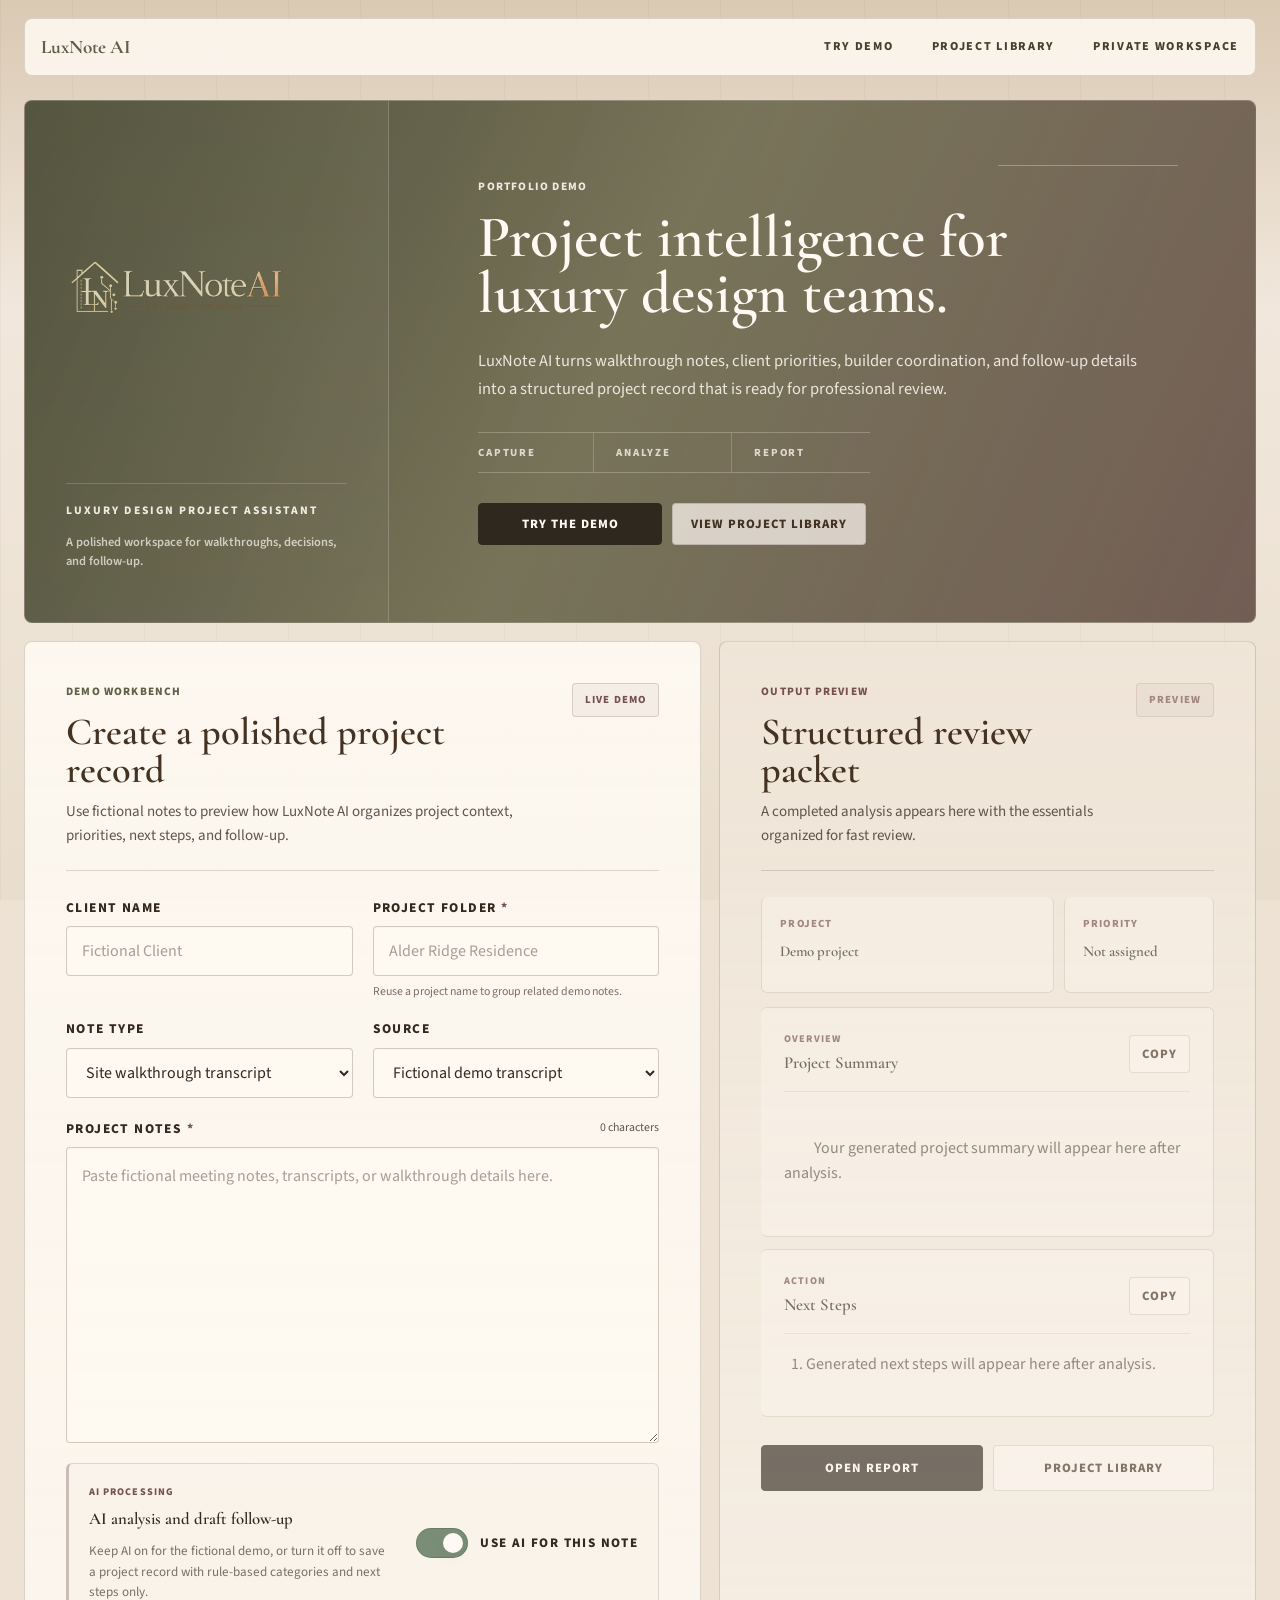
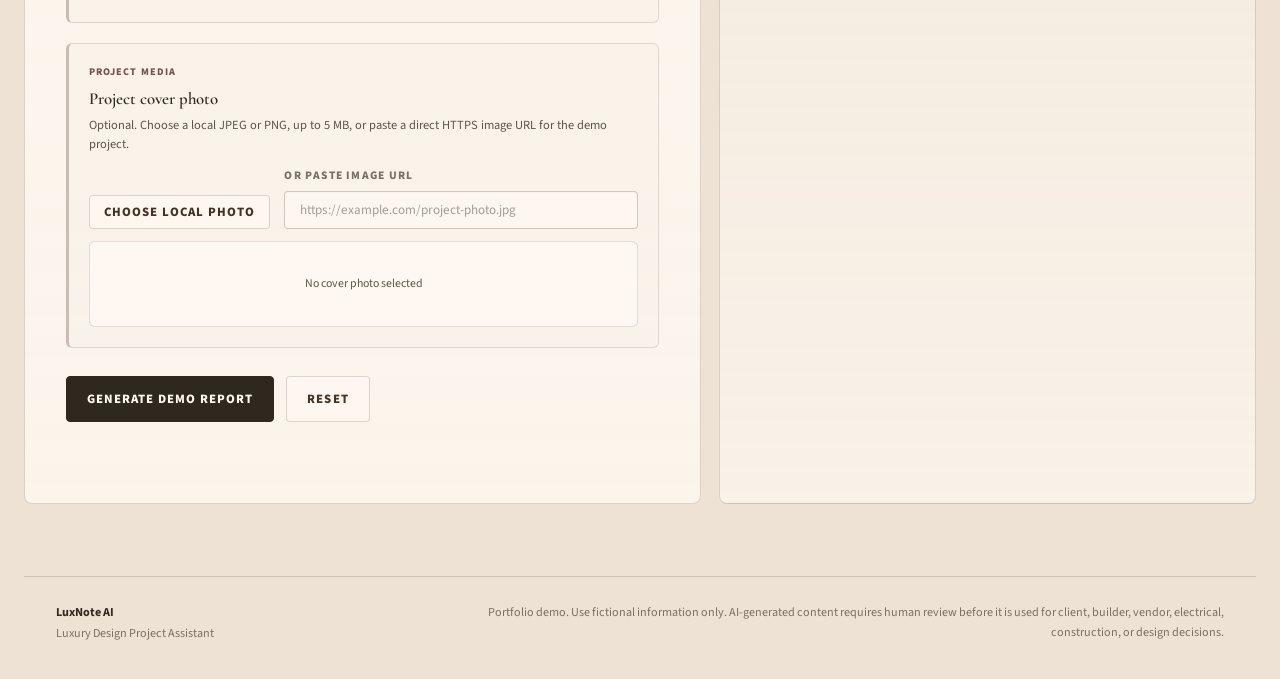
==== commit 0362290c: "Add per-note AI toggle" ====
--- a/frontend/index.html
+++ b/frontend/index.html
@@ -9,7 +9,7 @@
   >
   <meta
     name="description"
-    content="LuxNote AI organizes luxury design project notes, walkthrough transcripts, action items, and professional follow-up communication."
+    content="LuxNote AI is a polished project intelligence demo for organizing luxury design notes, walkthrough transcripts, action items, and professional follow-up communication."
   >
   <meta name="theme-color" content="#f7f1eb">
 
@@ -38,9 +38,9 @@
       </a>
 
       <div class="nav-links">
-        <a href="#new-note">New Note</a>
-        <a href="projects.html">Projects</a>
-        <a href="final-presentation.html">Presentation</a>
+        <a href="#new-note">Try Demo</a>
+        <a href="projects.html">Project Library</a>
+        <a href="workspace.html">Private Workspace</a>
       </div>
     </nav>
   </header>
@@ -61,37 +61,43 @@
         <p class="advisor-brand-kicker">
           Luxury Design Project Assistant
           <span class="advisor-brand-subtext">
-            Studio desk record for walkthroughs, decisions, and follow-up.
+            A polished workspace for walkthroughs, decisions, and follow-up.
           </span>
         </p>
       </div>
 
       <div class="advisor-statement-panel">
-        <p class="eyebrow">Trusted Project Intelligence</p>
+        <p class="eyebrow">Portfolio Demo</p>
 
         <h1 id="hero-heading">
-          Calm clarity for complex luxury design work.
+          Project intelligence for luxury design teams.
         </h1>
 
         <p class="advisor-hero-copy">
-          LuxNote AI organizes walkthrough notes, client priorities,
-          builder coordination, and follow-up communication into a
-          disciplined project record ready for professional review.
+          LuxNote AI turns walkthrough notes, client priorities,
+          builder coordination, and follow-up details into a structured
+          project record that is ready for professional review.
         </p>
+
+        <div class="hero-system-row" aria-label="Demo workflow">
+          <span>Capture</span>
+          <span>Analyze</span>
+          <span>Report</span>
+        </div>
 
         <div class="advisor-actions" aria-label="Primary actions">
           <a
             class="primary-link hero-button-left"
             href="#new-note"
           >
-            Create Project Note
+            Try the Demo
           </a>
 
           <a
             class="secondary-link hero-button-right"
             href="projects.html"
           >
-            Open Projects
+            View Project Library
           </a>
         </div>
       </div>
@@ -104,19 +110,19 @@
     >
       <div class="section-heading">
         <div>
-          <p class="eyebrow">New Project Note</p>
+          <p class="eyebrow">Demo Workbench</p>
 
           <h2 id="project-note-heading">
-            Capture project intelligence
+            Create a polished project record
           </h2>
 
           <p class="section-description">
-            Submit notes, transcripts, client preferences, deadlines,
-            and coordination requirements for AI-assisted analysis.
+            Use fictional notes to preview how LuxNote AI organizes
+            project context, priorities, next steps, and follow-up.
           </p>
         </div>
 
-        <span class="status-badge">AI-Powered</span>
+        <span class="status-badge">Live Demo</span>
       </div>
 
       <form id="project-note-form" novalidate>
@@ -128,7 +134,7 @@
               id="client-name"
               name="clientName"
               type="text"
-              placeholder="Private Client"
+              placeholder="Fictional Client"
               autocomplete="organization"
             >
           </div>
@@ -143,13 +149,13 @@
               id="project-name"
               name="projectName"
               type="text"
-              placeholder="Deer Valley Residence"
+              placeholder="Alder Ridge Residence"
               autocomplete="off"
               required
             >
 
             <small class="field-hint">
-              Use the same folder name to group related notes together.
+              Reuse a project name to group related demo notes.
             </small>
           </div>
 
@@ -182,6 +188,9 @@
             <label for="source">Source</label>
 
             <select id="source" name="source">
+              <option value="fictional demo transcript">
+                Fictional demo transcript
+              </option>
               <option value="Plaud transcript">
                 Plaud transcript
               </option>
@@ -221,10 +230,41 @@
             name="projectNotes"
             rows="10"
             maxlength="10000"
-            placeholder="Paste meeting notes, transcripts, or walkthrough details here."
+            placeholder="Paste fictional meeting notes, transcripts, or walkthrough details here."
             required
           ></textarea>
         </div>
+
+        <section
+          class="ai-toggle-field"
+          aria-labelledby="ai-toggle-heading"
+        >
+          <div class="ai-toggle-copy">
+            <span class="card-kicker">AI Processing</span>
+
+            <h3 id="ai-toggle-heading">
+              AI analysis and draft follow-up
+            </h3>
+
+            <p id="ai-toggle-copy">
+              Keep AI on for the fictional demo, or turn it off to save
+              a project record with rule-based categories and next steps only.
+            </p>
+          </div>
+
+          <label class="toggle-switch" for="ai-processing-enabled">
+            <input
+              id="ai-processing-enabled"
+              name="aiProcessingEnabled"
+              type="checkbox"
+              checked
+              aria-describedby="ai-toggle-copy"
+            >
+
+            <span class="toggle-slider" aria-hidden="true"></span>
+            <span class="toggle-label">Use AI for this note</span>
+          </label>
+        </section>
 
         <section
           class="cover-photo-field"
@@ -239,7 +279,7 @@
 
             <p>
               Optional. Choose a local JPEG or PNG, up to 5 MB, or
-              paste a direct HTTPS image URL from the web.
+              paste a direct HTTPS image URL for the demo project.
             </p>
           </div>
 
@@ -260,7 +300,7 @@
 
             <div class="cover-photo-url-field">
               <label for="cover-photo-url">
-                Paste internet image URL
+                Or paste image URL
               </label>
 
               <input
@@ -290,7 +330,7 @@
             type="submit"
           >
             <span class="button-label">
-              Analyze Project Notes
+              Generate Demo Report
             </span>
 
             <span
@@ -305,7 +345,7 @@
             class="secondary-button"
             type="button"
           >
-            Clear Form
+            Reset
           </button>
         </div>
 
@@ -325,15 +365,15 @@
     >
       <div class="section-heading">
         <div>
-          <p class="eyebrow">Quick Result</p>
+          <p class="eyebrow">Output Preview</p>
 
           <h2 id="results-heading">
-            Ready for review
+            Structured review packet
           </h2>
 
           <p class="section-description">
-            Review the essentials here, then open the full report
-            for complete project intelligence.
+            A completed analysis appears here with the essentials
+            organized for fast review.
           </p>
         </div>
 
@@ -341,7 +381,7 @@
           id="generation-status"
           class="status-badge"
         >
-          Ready
+          Preview
         </span>
       </div>
 
@@ -349,7 +389,7 @@
         <article class="summary-card">
           <span class="summary-label">Project</span>
           <strong id="result-project-name">
-            Project name
+            Demo project
           </strong>
         </article>
 
@@ -378,7 +418,7 @@
         </div>
 
         <p id="result-summary">
-          The AI-generated summary will appear here.
+          Your generated project summary will appear here after analysis.
         </p>
       </article>
 
@@ -399,7 +439,7 @@
         </div>
 
         <ol id="result-next-steps">
-          <li>Generated next steps will appear here.</li>
+          <li>Generated next steps will appear here after analysis.</li>
         </ol>
       </article>
 
@@ -409,14 +449,14 @@
           class="primary-link"
           href="projects.html"
         >
-          Open Full Report
+          Open Report
         </a>
 
         <a
           class="secondary-link"
           href="projects.html"
         >
-          View All Projects
+          Project Library
         </a>
       </div>
     </section>
@@ -429,14 +469,13 @@
     </div>
 
     <p>
-      AI-generated content requires human review before it is used
-      for client, builder, vendor, electrical, construction, or
-      design decisions.
+      Portfolio demo. Use fictional information only. AI-generated content
+      requires human review before it is used for client, builder, vendor,
+      electrical, construction, or design decisions.
     </p>
   </footer>
 
   <script src="config.js"></script>
-  <script src="auth.js"></script>
   <script src="app.js"></script>
 </body>
 </html>
--- a/frontend/styles.css
+++ b/frontend/styles.css
@@ -167,7 +167,7 @@
 
 .site-header {
   position: relative;
-  padding: 14px var(--page-gap) 22px;
+  padding: 18px var(--page-gap) 32px;
 }
 
 .glass-nav {
@@ -180,9 +180,9 @@
   align-items: center;
 
   width: min(100%, var(--max-width));
-  min-height: 44px;
+  min-height: 52px;
   margin: 0 auto;
-  padding: 5px 12px;
+  padding: 7px 14px;
 
   border: 1px solid var(--border);
   border-radius: 16px;
@@ -200,7 +200,7 @@
     Georgia,
     "Times New Roman",
     serif;
-  font-size: 1rem;
+  font-size: 1.08rem;
   font-weight: 600;
   letter-spacing: -0.02em;
 }
@@ -208,13 +208,13 @@
 .nav-links {
   display: flex;
   justify-content: flex-end;
-  gap: 18px;
+  gap: 26px;
 }
 
 .nav-links a {
   position: relative;
   color: var(--body-text);
-  font-size: 0.76rem;
+  font-size: 0.82rem;
   font-weight: 700;
   transition: color var(--transition-fast);
 }
@@ -222,7 +222,7 @@
 .nav-links a::after {
   position: absolute;
   right: 0;
-  bottom: -5px;
+  bottom: -7px;
   left: 0;
 
   height: 1px;
@@ -264,10 +264,10 @@
   padding: 0 10px;
   color: var(--text);
   font: inherit;
-  cursor: pointer;
   background: rgba(255, 255, 255, 0.52);
   border: 1px solid var(--border);
   border-radius: 6px;
+  cursor: pointer;
   transition:
     border-color var(--transition-fast),
     color var(--transition-fast),
@@ -357,12 +357,12 @@
   align-items: center;
   justify-content: center;
 
-  min-height: 38px;
-  padding: 0 14px;
-
-  border-radius: 6px;
-
-  font-size: 0.78rem;
+  min-height: 46px;
+  padding: 0 20px;
+
+  border-radius: 10px;
+
+  font-size: 0.86rem;
   font-weight: 800;
   text-align: center;
 
@@ -514,6 +514,119 @@
   line-height: 1.4;
 }
 
+.ai-toggle-field {
+  display: flex;
+  align-items: center;
+  justify-content: space-between;
+  gap: 22px;
+
+  margin-top: 20px;
+  padding: 18px;
+
+  border: 1px solid var(--border);
+  border-radius: var(--radius-medium);
+
+  background: var(--surface-soft);
+}
+
+.ai-toggle-copy {
+  max-width: 640px;
+}
+
+.ai-toggle-copy h3 {
+  margin: 6px 0 8px;
+}
+
+.ai-toggle-copy p {
+  margin: 0;
+  color: var(--muted-text);
+  font-size: 0.82rem;
+  line-height: 1.55;
+}
+
+.toggle-switch {
+  position: relative;
+
+  display: inline-flex;
+  align-items: center;
+  gap: 12px;
+  flex: 0 0 auto;
+
+  cursor: pointer;
+  user-select: none;
+}
+
+.toggle-switch input {
+  position: absolute;
+  width: 1px;
+  height: 1px;
+  min-height: 0;
+  padding: 0;
+  border: 0;
+  opacity: 0;
+  box-shadow: none;
+}
+
+.toggle-slider {
+  position: relative;
+
+  width: 52px;
+  height: 30px;
+
+  border: 1px solid var(--border-strong);
+  border-radius: 999px;
+
+  background: rgba(82, 66, 61, 0.18);
+
+  transition:
+    background-color var(--transition-fast),
+    border-color var(--transition-fast);
+}
+
+.toggle-slider::after {
+  content: "";
+  position: absolute;
+  top: 4px;
+  left: 4px;
+
+  width: 20px;
+  height: 20px;
+
+  border-radius: 50%;
+  background: var(--surface);
+  box-shadow: var(--shadow-soft);
+
+  transition: transform var(--transition-fast);
+}
+
+.toggle-switch input:checked + .toggle-slider {
+  border-color: rgba(86, 112, 87, 0.56);
+  background: rgba(86, 112, 87, 0.78);
+}
+
+.toggle-switch input:checked + .toggle-slider::after {
+  transform: translateX(22px);
+}
+
+.toggle-switch input:focus-visible + .toggle-slider {
+  box-shadow:
+    0 0 0 3px rgba(117, 81, 81, 0.18),
+    var(--shadow-soft);
+}
+
+.toggle-label {
+  color: var(--text);
+  font-size: 0.82rem;
+  font-weight: 800;
+  white-space: nowrap;
+}
+
+.toggle-switch input:disabled + .toggle-slider,
+.toggle-switch input:disabled ~ .toggle-label {
+  cursor: not-allowed;
+  opacity: 0.58;
+}
+
 .label-row {
   display: flex;
   align-items: center;
@@ -1009,6 +1122,11 @@
   .result-content-grid,
   .record-details dl {
     grid-template-columns: 1fr;
+  }
+
+  .ai-toggle-field {
+    align-items: flex-start;
+    flex-direction: column;
   }
 
   .result-card-wide {
--- a/frontend/pages.css
+++ b/frontend/pages.css
@@ -14,12 +14,12 @@
 .subpage-shell {
   width: calc(100% - (var(--page-gap) * 2));
   max-width: 1440px;
-  margin: 18px auto;
+  margin: 28px auto;
 }
 
 .subpage-panel,
 .report-panel {
-  min-height: 0;
+  min-height: 65vh;
 }
 
 /* =========================================================
@@ -314,10 +314,7 @@
 }
 
 .project-cover-thumb.no-cover {
-  font-size: 0.56rem;
-  font-weight: 800;
-  letter-spacing: 0.08em;
-  text-transform: uppercase;
+  font-size: 1.1rem;
 }
 
 .folder-mark {
@@ -369,18 +366,20 @@
 }
 
 .project-note-row {
-  display: grid;
-  grid-template-columns: minmax(0, 1fr) auto;
+  display: flex;
   align-items: center;
-  gap: 8px;
-
-  padding: 8px;
+  justify-content: space-between;
+  gap: 16px;
+
+  padding: 14px 16px;
 
   border: 1px solid rgba(82, 66, 61, 0.14);
-  border-radius: 6px;
+  border-radius: 9px;
 
   color: var(--body-text, #52423d);
   background: rgba(255, 253, 250, 0.9);
+
+  text-decoration: none;
 
   transition:
     transform 0.18s ease,
@@ -396,23 +395,7 @@
   transform: translateY(-1px);
 }
 
-.project-note-link {
-  display: flex;
-  align-items: center;
-  justify-content: space-between;
-  min-width: 0;
-  gap: 12px;
-  padding: 4px 0 4px 4px;
-  color: inherit;
-  text-decoration: none;
-}
-
-.project-note-link > span:first-child {
-  min-width: 0;
-}
-
-.project-note-link:focus-visible,
-.project-note-delete:focus-visible {
+.project-note-row:focus-visible {
   outline: 3px solid rgba(167, 124, 120, 0.18);
   outline-offset: 2px;
 }
@@ -436,43 +419,14 @@
 
 .note-priority {
   flex: 0 0 auto;
-  padding: 3px 7px;
+  padding: 5px 9px;
   border: 1px solid rgba(82, 66, 61, 0.14);
-  border-radius: 4px;
+  border-radius: 999px;
   color: var(--sienna, #4a2325);
   background: var(--surface-soft, #f8f2ed);
-  font-size: 0.66rem;
+  font-size: 0.7rem;
   font-weight: 700;
   white-space: nowrap;
-}
-
-.project-note-delete {
-  display: inline-grid;
-  place-items: center;
-  width: 30px;
-  min-width: 30px;
-  height: 30px;
-  min-height: 30px;
-  padding: 0;
-  border: 1px solid rgba(82, 66, 61, 0.16);
-  border-radius: 6px;
-  color: var(--body-text, #52423d);
-  background: transparent;
-  transition:
-    color 0.16s ease,
-    background-color 0.16s ease,
-    border-color 0.16s ease;
-}
-
-.project-note-delete:hover {
-  color: #fffdfc;
-  background: var(--text, #391214);
-  border-color: var(--text, #391214);
-}
-
-.trash-icon {
-  width: 15px;
-  height: 15px;
 }
 
 .records-message {
@@ -489,7 +443,7 @@
 .report-panel {
   max-width: 1240px;
   margin-inline: auto;
-  padding: 22px !important;
+  padding: 34px !important;
   color: var(--body-text, #52423d) !important;
   background: #fffdf9 !important;
 }
@@ -498,25 +452,24 @@
   display: flex;
   align-items: center;
   justify-content: space-between;
-  gap: 16px;
-  margin-bottom: 14px;
+  gap: 24px;
+  margin-bottom: 28px;
 }
 
 #report-project-name {
-  margin: 3px 0 4px !important;
+  margin: 8px 0 10px !important;
   color: var(--raspberry, #2a1716) !important;
   -webkit-text-fill-color: var(--raspberry, #2a1716) !important;
-  font-size: clamp(1.55rem, 3vw, 2.35rem) !important;
-  line-height: 1.08 !important;
-  letter-spacing: 0 !important;
+  font-size: clamp(2.4rem, 5vw, 4.25rem) !important;
+  line-height: 1 !important;
+  letter-spacing: -0.035em !important;
   text-shadow: none !important;
 }
 
 #report-client {
   margin: 0 !important;
   color: var(--warm-brown, #6a4943) !important;
-  font-size: 0.88rem !important;
-  line-height: 1.35 !important;
+  font-size: 1rem !important;
 }
 
 /* Report toolbar */
@@ -524,7 +477,7 @@
 .report-toolbar {
   display: flex;
   flex-wrap: wrap;
-  gap: 8px;
+  gap: 10px;
 }
 
 .report-toolbar .secondary-button,
@@ -533,8 +486,8 @@
   align-items: center !important;
   justify-content: center !important;
 
-  min-height: 34px !important;
-  padding: 7px 12px !important;
+  min-height: 42px !important;
+  padding: 9px 18px !important;
 
   border: 1px solid rgba(82, 66, 61, 0.28) !important;
   border-radius: 9px !important;
@@ -548,7 +501,7 @@
     inset 0 1px 0 rgba(255, 255, 255, 0.08),
     0 5px 12px rgba(82, 66, 61, 0.12) !important;
 
-  font-size: 0.72rem !important;
+  font-size: 0.82rem !important;
   font-weight: 700 !important;
   text-decoration: none !important;
   cursor: pointer !important;
@@ -558,30 +511,15 @@
 .report-toolbar .secondary-link:hover {
   color: #ffffff !important;
   -webkit-text-fill-color: #ffffff !important;
-  background: linear-gradient(180deg, #7b454c, #391214) !important;
-  border-color: #391214 !important;
+  background: linear-gradient(180deg, #8a625b, #6a4943) !important;
+  border-color: var(--muted-rose, #a77c78) !important;
   transform: translateY(-1px);
 }
 
-.report-toolbar .secondary-link {
-  color: #391214 !important;
-  -webkit-text-fill-color: #391214 !important;
-  background: #fffaf6 !important;
-  border-color: rgba(57, 18, 20, 0.32) !important;
-}
-
-.report-toolbar .secondary-link:hover,
-.report-toolbar .secondary-link:focus-visible {
-  color: #fffdfc !important;
-  -webkit-text-fill-color: #fffdfc !important;
-  background: #391214 !important;
-  border-color: #391214 !important;
-}
-
 /* Cover photo */
 
 .report-cover-card {
-  margin-bottom: 12px;
+  margin-bottom: 18px;
   overflow: hidden;
   border-radius: 14px;
 }
@@ -589,7 +527,7 @@
 .report-cover-card img {
   display: block;
   width: 100%;
-  max-height: 280px;
+  max-height: 420px;
   object-fit: cover;
 }
 
@@ -598,25 +536,25 @@
 .report-summary-strip {
   display: grid;
   grid-template-columns: repeat(4, minmax(0, 1fr));
-  gap: 6px;
-  margin-bottom: 10px;
+  gap: 14px;
+  margin-bottom: 18px;
 }
 
 .report-summary-strip .summary-card {
-  min-height: 0;
-  padding: 8px 10px;
+  min-height: 112px;
+  padding: 20px;
   background: #fffaf6 !important;
   border: 1px solid rgba(82, 66, 61, 0.16) !important;
-  box-shadow: none !important;
+  box-shadow: 0 7px 16px rgba(82, 66, 61, 0.055) !important;
 }
 
 .report-summary-strip .summary-label {
   display: block;
-  margin-bottom: 3px;
+  margin-bottom: 10px;
   color: var(--moon-rock, #887d77) !important;
-  font-size: 0.62rem;
+  font-size: 0.72rem;
   font-weight: 800;
-  letter-spacing: 0.11em;
+  letter-spacing: 0.14em;
   text-transform: uppercase;
 }
 
@@ -624,8 +562,8 @@
   display: block;
   color: var(--raspberry, #2a1716) !important;
   -webkit-text-fill-color: var(--raspberry, #2a1716) !important;
-  font-size: 0.8rem;
-  line-height: 1.2;
+  font-size: 1rem;
+  line-height: 1.4;
   overflow-wrap: anywhere;
 }
 
@@ -634,7 +572,7 @@
 .report-grid {
   display: grid;
   grid-template-columns: repeat(2, minmax(0, 1fr));
-  gap: 10px;
+  gap: 16px;
 }
 
 .report-wide {
@@ -643,28 +581,28 @@
 
 .report-grid .result-card {
   min-width: 0;
-  padding: 12px;
+  padding: 22px;
   color: var(--body-text, #52423d) !important;
   background: #fffdf9 !important;
   border: 1px solid rgba(82, 66, 61, 0.16) !important;
-  box-shadow: 0 4px 10px rgba(82, 66, 61, 0.04) !important;
+  box-shadow: 0 7px 16px rgba(82, 66, 61, 0.055) !important;
 }
 
 .report-grid .card-kicker {
   color: var(--moon-rock, #887d77) !important;
-  font-size: 0.62rem;
+  font-size: 0.72rem;
   font-weight: 800;
-  letter-spacing: 0.11em;
+  letter-spacing: 0.14em;
   text-transform: uppercase;
 }
 
 .report-grid h2,
 .report-grid .result-card h2 {
-  margin: 3px 0 7px;
+  margin: 7px 0 14px;
   color: var(--sienna, #4a2325) !important;
   -webkit-text-fill-color: var(--sienna, #4a2325) !important;
-  font-size: 1.05rem;
-  line-height: 1.18;
+  font-size: 1.65rem;
+  line-height: 1.15;
   text-shadow: none !important;
 }
 
@@ -672,22 +610,22 @@
 .report-grid li,
 .report-grid pre {
   color: var(--body-text, #52423d) !important;
-  font-size: 0.86rem;
-  line-height: 1.45;
+  font-size: 0.96rem;
+  line-height: 1.65;
 }
 
 .report-grid ol {
   margin: 0;
-  padding-left: 1.15rem;
+  padding-left: 1.35rem;
 }
 
 .report-grid li + li {
-  margin-top: 5px;
+  margin-top: 8px;
 }
 
 #report-draft {
   margin: 0;
-  padding: 10px;
+  padding: 18px;
   overflow-wrap: anywhere;
   white-space: pre-wrap;
   font-family: inherit;
@@ -767,8 +705,6 @@
   .report-heading {
     display: grid;
     align-items: start;
-    gap: 10px;
-    margin-bottom: 12px;
   }
 
   .report-summary-strip {
@@ -828,12 +764,9 @@
   }
 
   .quick-result-meta,
+  .report-summary-strip,
   .report-grid {
     grid-template-columns: 1fr;
-  }
-
-  .report-summary-strip {
-    grid-template-columns: repeat(2, minmax(0, 1fr));
   }
 
   .report-wide {
@@ -847,16 +780,11 @@
 
   .project-note-row {
     align-items: flex-start;
-  }
-
-  .project-note-link {
-    align-items: flex-start;
     flex-direction: column;
-    gap: 6px;
   }
 
   .report-panel {
-    padding: 14px !important;
+    padding: 22px !important;
   }
 
   .report-toolbar {
@@ -869,31 +797,7 @@
   }
 
   #report-project-name {
-    font-size: clamp(1.35rem, 7vw, 1.95rem) !important;
-  }
-}
-
-@media (max-width: 520px) {
-  .subpage-shell {
-    width: calc(100% - 20px);
-    margin: 10px auto 18px;
-  }
-
-  .report-toolbar .secondary-button,
-  .report-toolbar .secondary-link {
-    min-height: 32px !important;
-    padding: 6px 10px !important;
-    font-size: 0.68rem !important;
-  }
-
-  .report-summary-strip .summary-card,
-  .report-grid .result-card {
-    padding: 9px !important;
-  }
-
-  .report-grid h2,
-  .report-grid .result-card h2 {
-    font-size: 0.98rem !important;
+    font-size: clamp(2.2rem, 11vw, 3.4rem) !important;
   }
 }
 
--- a/frontend/cover-photo.css
+++ b/frontend/cover-photo.css
@@ -25,15 +25,14 @@
 
 .cover-photo-controls {
   display: grid;
-  grid-template-columns: 1fr;
-  gap: 12px;
-  align-items: stretch;
+  grid-template-columns: max-content minmax(0, 1fr);
+  gap: 14px;
+  align-items: end;
   margin-bottom: 12px;
 }
 
 .cover-photo-picker {
   display: inline-grid;
-  width: fit-content;
   min-height: 34px;
   padding: 6px 14px;
   place-items: center;
--- a/frontend/light-luxury-theme.css
+++ b/frontend/light-luxury-theme.css
@@ -233,7 +233,7 @@
 ========================================================= */
 
 .site-header {
-  padding: 14px var(--page-gap) 18px !important;
+  padding: 18px var(--page-gap) 26px !important;
 }
 
 .glass-nav {
@@ -246,21 +246,15 @@
   -webkit-backdrop-filter: none !important;
 }
 
-.nav-links {
-  gap: 18px !important;
-}
-
 .nav-wordmark {
   color: var(--cedar-dark) !important;
   font-family: var(--font-display) !important;
   font-weight: 700 !important;
-  font-size: 1rem !important;
   letter-spacing: 0 !important;
 }
 
 .nav-links a {
   color: var(--deep-olive) !important;
-  font-size: 0.76rem !important;
 }
 
 .nav-links a:hover,
@@ -324,9 +318,9 @@
   isolation: isolate;
   display: flex;
   flex-direction: column;
-  justify-content: center;
+  justify-content: space-between;
   align-items: flex-start;
-  gap: 22px;
+  gap: 34px;
   min-height: 360px;
   padding: clamp(34px, 4.1vw, 52px) clamp(28px, 3.2vw, 44px);
   overflow: hidden;
@@ -340,10 +334,10 @@
   display: block;
   position: relative;
   z-index: 1;
-  width: min(100%, 280px);
-  max-height: 138px;
-  margin-top: 0;
-  opacity: 0.68;
+  width: min(100%, 300px);
+  max-height: 150px;
+  margin-top: clamp(18px, 4.5vw, 58px);
+  opacity: 0.62;
   object-fit: contain;
   object-position: left center;
   pointer-events: none;
@@ -354,7 +348,7 @@
   z-index: 1;
   max-width: 245px;
   margin: 0;
-  padding-top: 16px;
+  padding-top: 18px;
   color: rgba(255, 249, 243, 0.86);
   border-top: 1px solid rgba(255, 249, 243, 0.18);
   font-size: 0.72rem;
@@ -459,6 +453,7 @@
 
 .summary-card,
 .result-card,
+.ai-toggle-field,
 .cover-photo-field,
 .cover-photo-preview,
 .records-message,
@@ -475,12 +470,6 @@
   border-top: 2px solid rgba(117, 81, 81, 0.36) !important;
 }
 
-.report-summary-strip .summary-card {
-  border-top-width: 1px !important;
-  border-radius: 6px !important;
-  box-shadow: none !important;
-}
-
 .result-card {
   border-left: 3px solid rgba(117, 81, 81, 0.40) !important;
 }
@@ -488,6 +477,7 @@
 /* Static information cards should not behave like clickable product tiles. */
 .summary-card:hover,
 .result-card:hover,
+.ai-toggle-field:hover,
 .cover-photo-field:hover,
 .cover-photo-preview:hover,
 .report-cover-card:hover {
@@ -579,8 +569,8 @@
   overflow: hidden !important;
   border-radius: var(--radius-button) !important;
   box-shadow: none !important;
-  font-size: 0.74rem !important;
-  letter-spacing: 0.07em !important;
+  font-size: 0.8rem !important;
+  letter-spacing: 0.08em !important;
   line-height: 1.1 !important;
   transition: background-color 0.16s ease, border-color 0.16s ease, color 0.16s ease !important;
 }
@@ -638,22 +628,6 @@
   border-color: rgba(117, 81, 81, 0.34) !important;
   box-shadow: none !important;
   transform: none !important;
-}
-
-.report-toolbar .secondary-link {
-  color: var(--cafe-noir) !important;
-  -webkit-text-fill-color: var(--cafe-noir) !important;
-  background: rgba(255, 249, 243, 0.92) !important;
-  border-color: rgba(57, 18, 20, 0.34) !important;
-}
-
-.report-toolbar .secondary-link:hover,
-.report-toolbar .secondary-link:focus-visible {
-  color: var(--linen) !important;
-  -webkit-text-fill-color: var(--linen) !important;
-  background: var(--cafe-noir) !important;
-  border-color: var(--cafe-noir) !important;
-  box-shadow: 0 0 0 3px rgba(57, 18, 20, 0.12) !important;
 }
 
 .copy-button.is-copied {
@@ -716,20 +690,6 @@
   border-radius: 4px !important;
 }
 
-.project-note-delete {
-  color: var(--mauve) !important;
-  background: rgba(255, 249, 243, 0.72) !important;
-  border-color: rgba(117, 81, 81, 0.20) !important;
-}
-
-.project-note-delete:hover,
-.project-note-delete:focus-visible {
-  color: var(--linen) !important;
-  -webkit-text-fill-color: var(--linen) !important;
-  background: var(--cafe-noir) !important;
-  border-color: var(--cafe-noir) !important;
-}
-
 #report-client {
   color: var(--cedar-dark) !important;
 }
@@ -899,3 +859,508 @@
     width: 100%;
   }
 }
+
+/* =========================================================
+LINKEDIN DEMO POLISH
+Flat editorial product page treatment
+========================================================= */
+
+:root {
+  --gallery-paper: #ede2d4;
+  --gallery-paper-soft: #f8f1e8;
+  --gallery-panel: #fffaf3;
+  --gallery-line: rgba(68, 50, 35, 0.18);
+  --gallery-line-strong: rgba(68, 50, 35, 0.30);
+  --gallery-ink: #2f281f;
+  --gallery-olive: #55563d;
+  --gallery-olive-light: #838063;
+  --gallery-cedar: #765244;
+}
+
+body {
+  background-color: var(--gallery-paper) !important;
+  background-image:
+    linear-gradient(90deg, rgba(68, 50, 35, 0.035) 1px, transparent 1px),
+    linear-gradient(180deg, #dac9b3 0%, #f1e7dc 34%, #e9decd 100%) !important;
+  background-size: 72px 100%, auto !important;
+}
+
+.site-header {
+  padding: 18px var(--page-gap) 24px !important;
+}
+
+.glass-nav {
+  min-height: 58px !important;
+  padding: 8px 16px !important;
+  background: rgba(255, 250, 243, 0.86) !important;
+  border-color: var(--gallery-line) !important;
+  box-shadow: none !important;
+}
+
+.nav-wordmark {
+  font-size: 1.2rem !important;
+}
+
+.nav-links {
+  gap: clamp(18px, 3vw, 38px) !important;
+}
+
+.nav-links a {
+  font-size: 0.76rem !important;
+  letter-spacing: 0.14em !important;
+}
+
+.dashboard-shell {
+  grid-template-columns: minmax(0, 1.06fr) minmax(360px, 0.84fr) !important;
+  gap: 18px !important;
+  align-items: start !important;
+}
+
+.advisor-hero {
+  min-height: 430px !important;
+  grid-template-columns: minmax(270px, 0.42fr) minmax(0, 1fr) !important;
+  background:
+    linear-gradient(110deg, rgba(42, 42, 30, 0.18), rgba(42, 42, 30, 0)),
+    linear-gradient(118deg, #55563d 0%, #7f7b5f 48%, #725d54 100%) !important;
+  border: 1px solid rgba(255, 250, 243, 0.22) !important;
+  border-radius: var(--radius-panel) !important;
+  box-shadow: none !important;
+}
+
+.advisor-brand-panel {
+  padding: clamp(34px, 4vw, 56px) clamp(28px, 3.2vw, 48px) !important;
+  background:
+    linear-gradient(180deg, rgba(255, 250, 243, 0.045), rgba(255, 250, 243, 0.02)) !important;
+  border-right: 1px solid rgba(255, 250, 243, 0.18) !important;
+}
+
+.advisor-brand-logo {
+  width: min(100%, 330px) !important;
+  max-height: 170px !important;
+  opacity: 0.78 !important;
+}
+
+.advisor-brand-kicker {
+  max-width: 300px !important;
+  color: rgba(255, 250, 243, 0.90) !important;
+  letter-spacing: 0.18em !important;
+}
+
+.advisor-brand-subtext {
+  color: rgba(255, 250, 243, 0.70) !important;
+}
+
+.advisor-statement-panel {
+  position: relative !important;
+  padding: clamp(48px, 6vw, 88px) clamp(44px, 7vw, 104px) !important;
+}
+
+.advisor-statement-panel::before {
+  position: absolute;
+  top: clamp(42px, 5vw, 66px);
+  right: clamp(42px, 6vw, 88px);
+  width: min(16vw, 180px);
+  height: 1px;
+  content: "";
+  background: rgba(255, 250, 243, 0.30);
+}
+
+.advisor-statement-panel .eyebrow {
+  color: rgba(255, 250, 243, 0.88) !important;
+}
+
+.advisor-hero h1 {
+  max-width: 780px !important;
+  font-size: clamp(2.7rem, 4.6vw, 5.4rem) !important;
+  line-height: 0.96 !important;
+}
+
+.advisor-hero-copy {
+  max-width: 690px !important;
+  color: rgba(255, 250, 243, 0.86) !important;
+  font-size: 1.03rem !important;
+}
+
+.hero-system-row {
+  display: flex;
+  flex-wrap: wrap;
+  gap: 0;
+  margin-top: 28px;
+  border-top: 1px solid rgba(255, 250, 243, 0.24);
+  border-bottom: 1px solid rgba(255, 250, 243, 0.24);
+}
+
+.hero-system-row span {
+  min-width: 116px;
+  padding: 11px 22px 11px 0;
+  margin-right: 22px;
+  border-right: 1px solid rgba(255, 250, 243, 0.20);
+  color: rgba(255, 250, 243, 0.76);
+  font-size: 0.68rem;
+  font-weight: 800;
+  letter-spacing: 0.16em;
+  text-transform: uppercase;
+}
+
+.hero-system-row span:last-child {
+  border-right: 0;
+  margin-right: 0;
+}
+
+.advisor-actions {
+  margin-top: 30px !important;
+}
+
+.dashboard-shell .glass-panel,
+.dashboard-shell .form-panel,
+.dashboard-shell .results-panel,
+.dashboard-shell .summary-card,
+.dashboard-shell .result-card,
+.dashboard-shell .ai-toggle-field,
+.dashboard-shell .cover-photo-field,
+.dashboard-shell .cover-photo-preview {
+  box-shadow: none !important;
+}
+
+.dashboard-shell .form-panel,
+.dashboard-shell .results-panel {
+  min-height: 760px;
+  padding: clamp(28px, 3.2vw, 44px) !important;
+  border-color: var(--gallery-line) !important;
+  border-radius: var(--radius-panel) !important;
+}
+
+.dashboard-shell .form-panel {
+  background:
+    linear-gradient(180deg, rgba(255, 250, 243, 0.88), rgba(255, 250, 243, 0.74)) !important;
+}
+
+.dashboard-shell .results-panel {
+  background:
+    linear-gradient(180deg, rgba(239, 229, 216, 0.88), rgba(255, 250, 243, 0.64)) !important;
+}
+
+.dashboard-shell .section-heading {
+  align-items: flex-start !important;
+  padding-bottom: 22px !important;
+  margin-bottom: 26px !important;
+  border-bottom: 1px solid var(--gallery-line) !important;
+}
+
+.dashboard-shell .section-heading h2 {
+  max-width: 560px !important;
+  font-size: clamp(2.05rem, 3vw, 3.05rem) !important;
+  line-height: 1 !important;
+}
+
+.dashboard-shell .section-description {
+  max-width: 590px !important;
+  font-size: 0.94rem !important;
+}
+
+.form-grid {
+  gap: 17px 20px !important;
+}
+
+input,
+select,
+textarea {
+  background: rgba(255, 250, 243, 0.62) !important;
+}
+
+textarea {
+  min-height: 260px !important;
+}
+
+.dashboard-shell .ai-toggle-field,
+.dashboard-shell .cover-photo-field {
+  padding: 20px !important;
+  background: rgba(248, 241, 232, 0.58) !important;
+  border-left: 3px solid rgba(117, 81, 81, 0.34) !important;
+}
+
+.dashboard-shell .summary-card,
+.dashboard-shell .result-card {
+  background: rgba(255, 250, 243, 0.54) !important;
+  border-color: var(--gallery-line) !important;
+}
+
+.dashboard-shell .summary-card {
+  min-height: 96px !important;
+  border-top: 0 !important;
+}
+
+.dashboard-shell .result-card {
+  border-left: 0 !important;
+}
+
+.dashboard-shell .quick-result-meta {
+  grid-template-columns: minmax(0, 1fr) minmax(150px, 0.42fr) !important;
+  gap: 10px !important;
+}
+
+.dashboard-shell .quick-summary-card {
+  min-height: 156px !important;
+}
+
+.dashboard-shell .quick-actions-card {
+  min-height: 168px !important;
+}
+
+.result-card-heading {
+  padding-bottom: 14px !important;
+  border-bottom: 1px solid rgba(68, 50, 35, 0.12) !important;
+}
+
+.primary-link,
+.secondary-link,
+.primary-button,
+.secondary-button,
+.copy-button,
+.record-action,
+.cover-photo-picker,
+.report-toolbar .secondary-button,
+.report-toolbar .secondary-link {
+  box-shadow: none !important;
+}
+
+.primary-link,
+.primary-button,
+.results-panel .report-actions .primary-link {
+  background: var(--gallery-ink) !important;
+  border-color: var(--gallery-ink) !important;
+}
+
+.primary-link:hover,
+.primary-button:hover:not(:disabled),
+.results-panel .report-actions .primary-link:hover {
+  background: var(--gallery-olive) !important;
+  border-color: var(--gallery-olive) !important;
+}
+
+.status-badge,
+.tag,
+.note-priority {
+  background: rgba(117, 81, 81, 0.06) !important;
+}
+
+.results-panel.is-hidden #generation-status,
+.results-panel.is-hidden .quick-result-meta,
+.results-panel.is-hidden .quick-summary-card,
+.results-panel.is-hidden .quick-actions-card,
+.results-panel.is-hidden .report-actions {
+  opacity: 0.64 !important;
+}
+
+.site-footer {
+  padding-top: 26px !important;
+  border-top: 1px solid var(--gallery-line) !important;
+}
+
+.workspace-status-bar {
+  color: var(--deep-olive) !important;
+}
+
+.workspace-action {
+  color: var(--cafe-noir) !important;
+  background: rgba(255, 249, 243, 0.72) !important;
+  border: 1px solid var(--gallery-line) !important;
+  border-radius: var(--radius-button) !important;
+  box-shadow: none !important;
+}
+
+.workspace-action:hover,
+.workspace-action:focus-visible {
+  color: var(--mauve) !important;
+  background: rgba(117, 81, 81, 0.08) !important;
+  border-color: rgba(117, 81, 81, 0.34) !important;
+  transform: none !important;
+}
+
+.private-access-gate {
+  width: min(calc(100% - (var(--page-gap) * 2)), var(--max-width));
+  margin: 0 auto 18px;
+  padding: clamp(28px, 4vw, 46px);
+  color: var(--body-text) !important;
+  background: rgba(255, 249, 243, 0.88) !important;
+  border: 1px solid var(--gallery-line-strong) !important;
+  border-left: 4px solid var(--mauve) !important;
+  border-radius: var(--radius-panel) !important;
+  box-shadow: none !important;
+}
+
+.private-access-gate h1 {
+  max-width: 760px;
+  margin: 0;
+  color: var(--cafe-noir) !important;
+  font-size: clamp(2rem, 3.3vw, 3.2rem) !important;
+  line-height: 1.02 !important;
+}
+
+.private-access-gate .section-description {
+  max-width: 760px !important;
+}
+
+.auth-gate-actions {
+  display: flex;
+  flex-wrap: wrap;
+  gap: 10px;
+  margin-top: 24px;
+}
+
+.project-note-row {
+  display: grid !important;
+  grid-template-columns: minmax(0, 1fr) auto !important;
+  align-items: stretch !important;
+  padding: 0 !important;
+  overflow: hidden !important;
+}
+
+.project-note-link {
+  display: flex;
+  align-items: center;
+  justify-content: space-between;
+  gap: 16px;
+  min-width: 0;
+  padding: 14px 16px;
+}
+
+.project-note-delete {
+  display: grid;
+  width: 46px;
+  min-height: 100%;
+  place-items: center;
+  border: 0;
+  border-left: 1px solid var(--gallery-line);
+  color: var(--muted-text);
+  background: transparent;
+}
+
+.project-note-delete:hover {
+  color: var(--mauve) !important;
+  background: rgba(117, 81, 81, 0.07) !important;
+}
+
+.trash-icon {
+  width: 18px;
+  height: 18px;
+}
+
+@media (max-width: 1050px) {
+  .dashboard-shell {
+    grid-template-columns: 1fr !important;
+    grid-template-areas:
+      "advisor"
+      "form"
+      "results" !important;
+  }
+
+  .dashboard-shell .form-panel,
+  .dashboard-shell .results-panel {
+    min-height: 0;
+  }
+}
+
+@media (max-width: 820px) {
+  .advisor-hero {
+    grid-template-columns: 1fr !important;
+    min-height: 0 !important;
+  }
+
+  .advisor-brand-panel {
+    min-height: 220px !important;
+    border-right: 0 !important;
+    border-bottom: 1px solid rgba(255, 250, 243, 0.18) !important;
+  }
+
+  .advisor-statement-panel::before {
+    display: none;
+  }
+
+  .advisor-hero h1 {
+    font-size: clamp(2.3rem, 10vw, 3.8rem) !important;
+  }
+}
+
+@media (max-width: 620px) {
+  .dashboard-shell .section-heading {
+    display: grid !important;
+  }
+
+  .dashboard-shell .quick-result-meta {
+    grid-template-columns: 1fr !important;
+  }
+
+  .hero-system-row {
+    display: grid;
+    grid-template-columns: 1fr;
+  }
+
+  .hero-system-row span {
+    margin-right: 0;
+    padding-right: 0;
+    border-right: 0;
+    border-bottom: 1px solid rgba(255, 250, 243, 0.18);
+  }
+
+  .hero-system-row span:last-child {
+    border-bottom: 0;
+  }
+
+  .project-note-row {
+    grid-template-columns: 1fr !important;
+  }
+
+  .project-note-link {
+    display: grid;
+  }
+
+  .project-note-delete {
+    width: 100%;
+    min-height: 42px;
+    border-left: 0;
+    border-top: 1px solid var(--gallery-line);
+  }
+}
+
+/* Final dashboard placement guard for deployed builds. */
+.dashboard-shell {
+  display: grid !important;
+  grid-template-columns: minmax(0, 1.06fr) minmax(360px, 0.84fr) !important;
+  grid-template-areas:
+    "advisor advisor"
+    "form results" !important;
+  align-items: start !important;
+}
+
+.dashboard-shell .advisor-hero {
+  grid-area: advisor !important;
+  grid-column: 1 / -1 !important;
+  grid-row: 1 !important;
+}
+
+.dashboard-shell .form-panel {
+  grid-area: form !important;
+  grid-column: auto !important;
+  grid-row: auto !important;
+  position: relative !important;
+  z-index: 1;
+}
+
+.dashboard-shell .results-panel {
+  grid-area: results !important;
+  grid-column: auto !important;
+  grid-row: auto !important;
+  position: relative !important;
+  z-index: 1;
+}
+
+@media (max-width: 1050px) {
+  .dashboard-shell {
+    grid-template-columns: 1fr !important;
+    grid-template-areas:
+      "advisor"
+      "form"
+      "results" !important;
+  }
+}
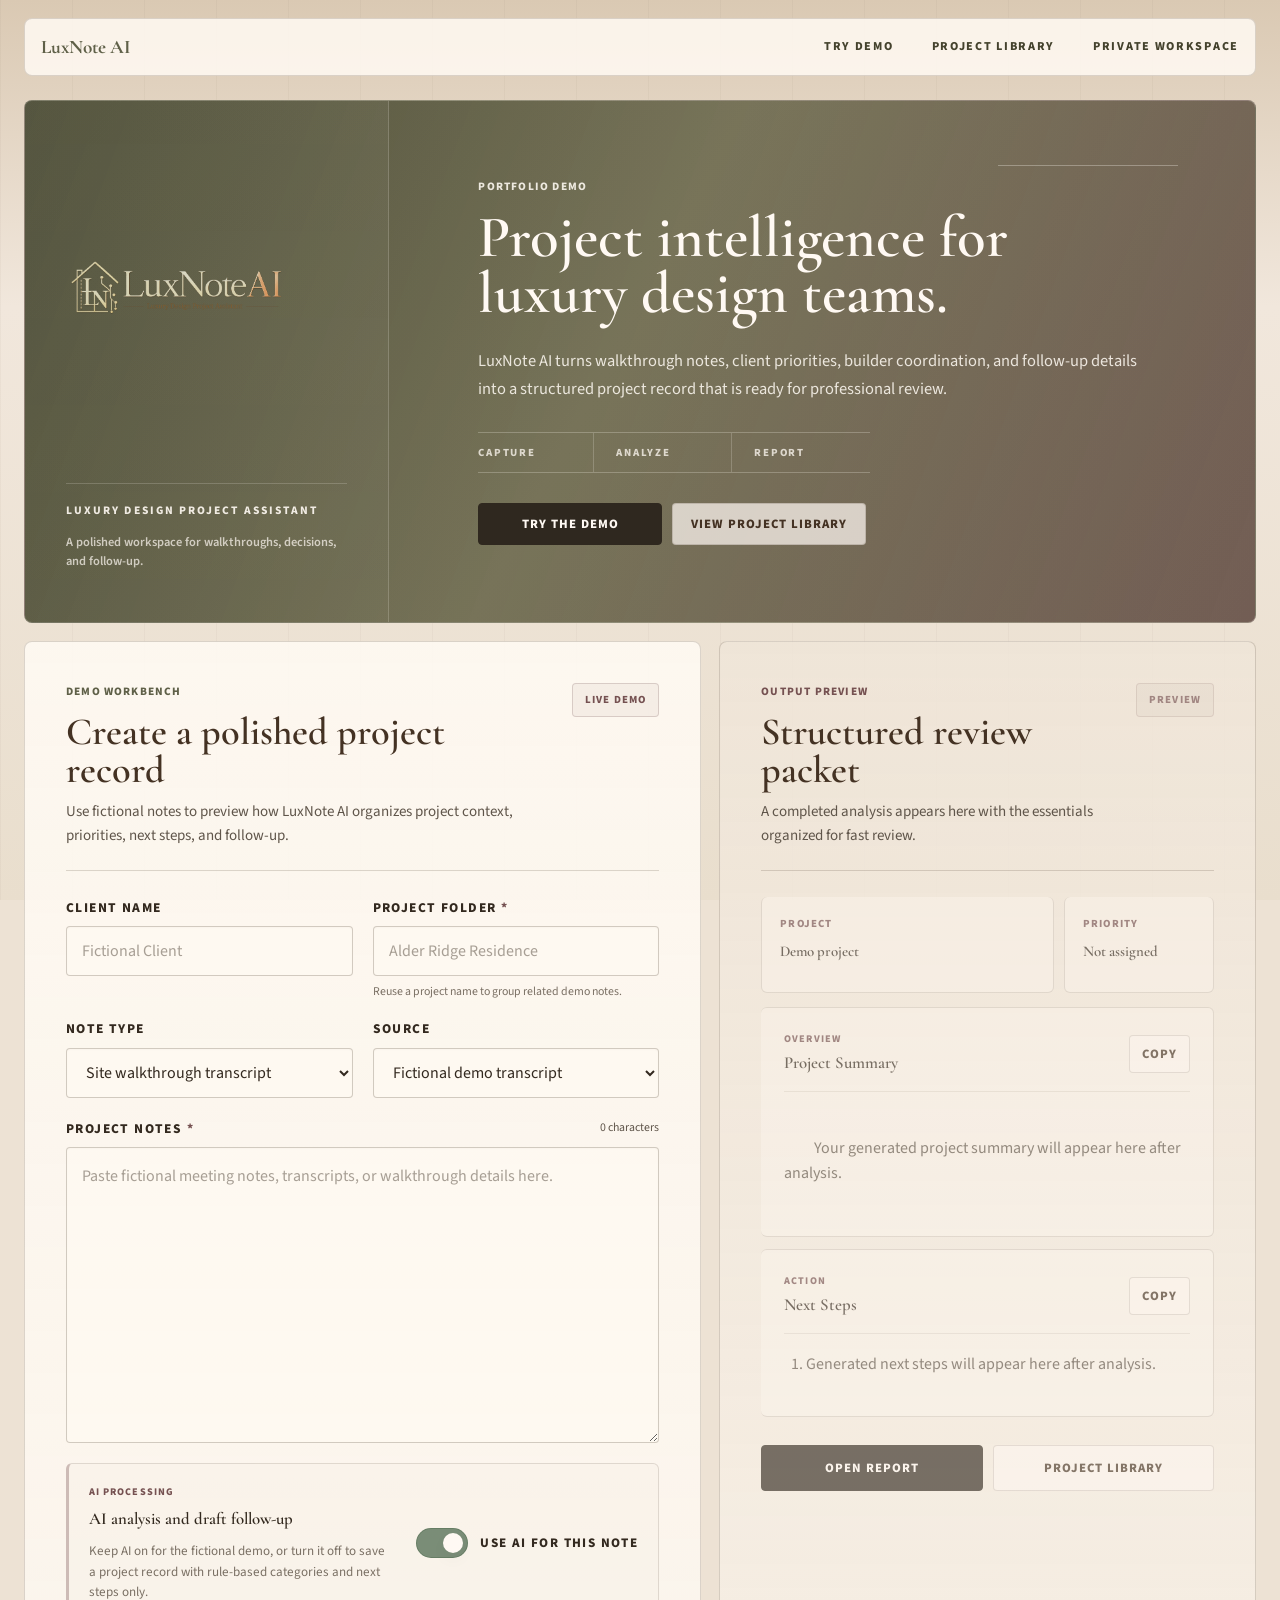
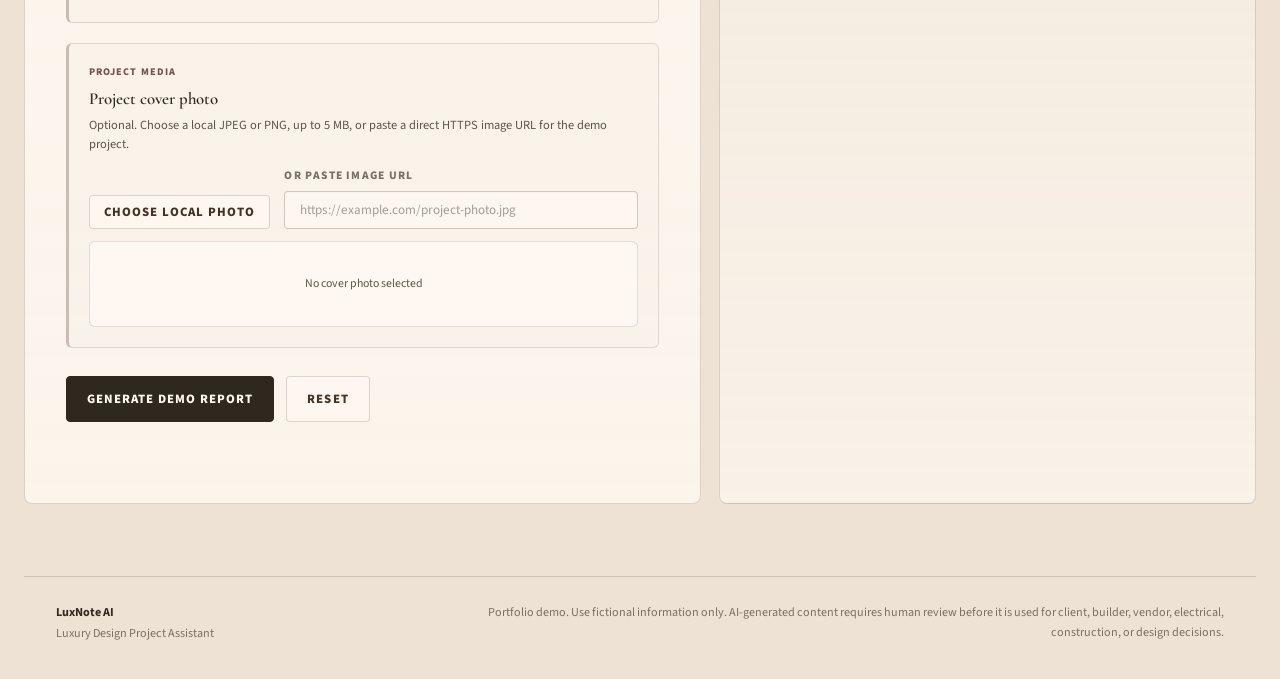
==== commit 0b731074: "Bust cache for AI toggle assets" ====
--- a/frontend/index.html
+++ b/frontend/index.html
@@ -20,10 +20,10 @@
     href="data:image/svg+xml,%3Csvg xmlns='http://www.w3.org/2000/svg' viewBox='0 0 64 64'%3E%3Crect width='64' height='64' rx='14' fill='%23391214'/%3E%3Ctext x='32' y='42' text-anchor='middle' font-family='Georgia,serif' font-size='34' fill='%23fffdfc'%3EL%3C/text%3E%3C/svg%3E"
   >
 
-  <link rel="stylesheet" href="styles.css">
+  <link rel="stylesheet" href="styles.css?v=20260614-ai-toggle">
   <link rel="stylesheet" href="pages.css">
   <link rel="stylesheet" href="cover-photo.css">
-  <link rel="stylesheet" href="light-luxury-theme.css">
+  <link rel="stylesheet" href="light-luxury-theme.css?v=20260614-ai-toggle">
 </head>
 
 <body>
@@ -475,7 +475,7 @@
     </p>
   </footer>
 
-  <script src="config.js"></script>
-  <script src="app.js"></script>
+  <script src="config.js?v=20260614-ai-toggle"></script>
+  <script src="app.js?v=20260614-ai-toggle"></script>
 </body>
 </html>
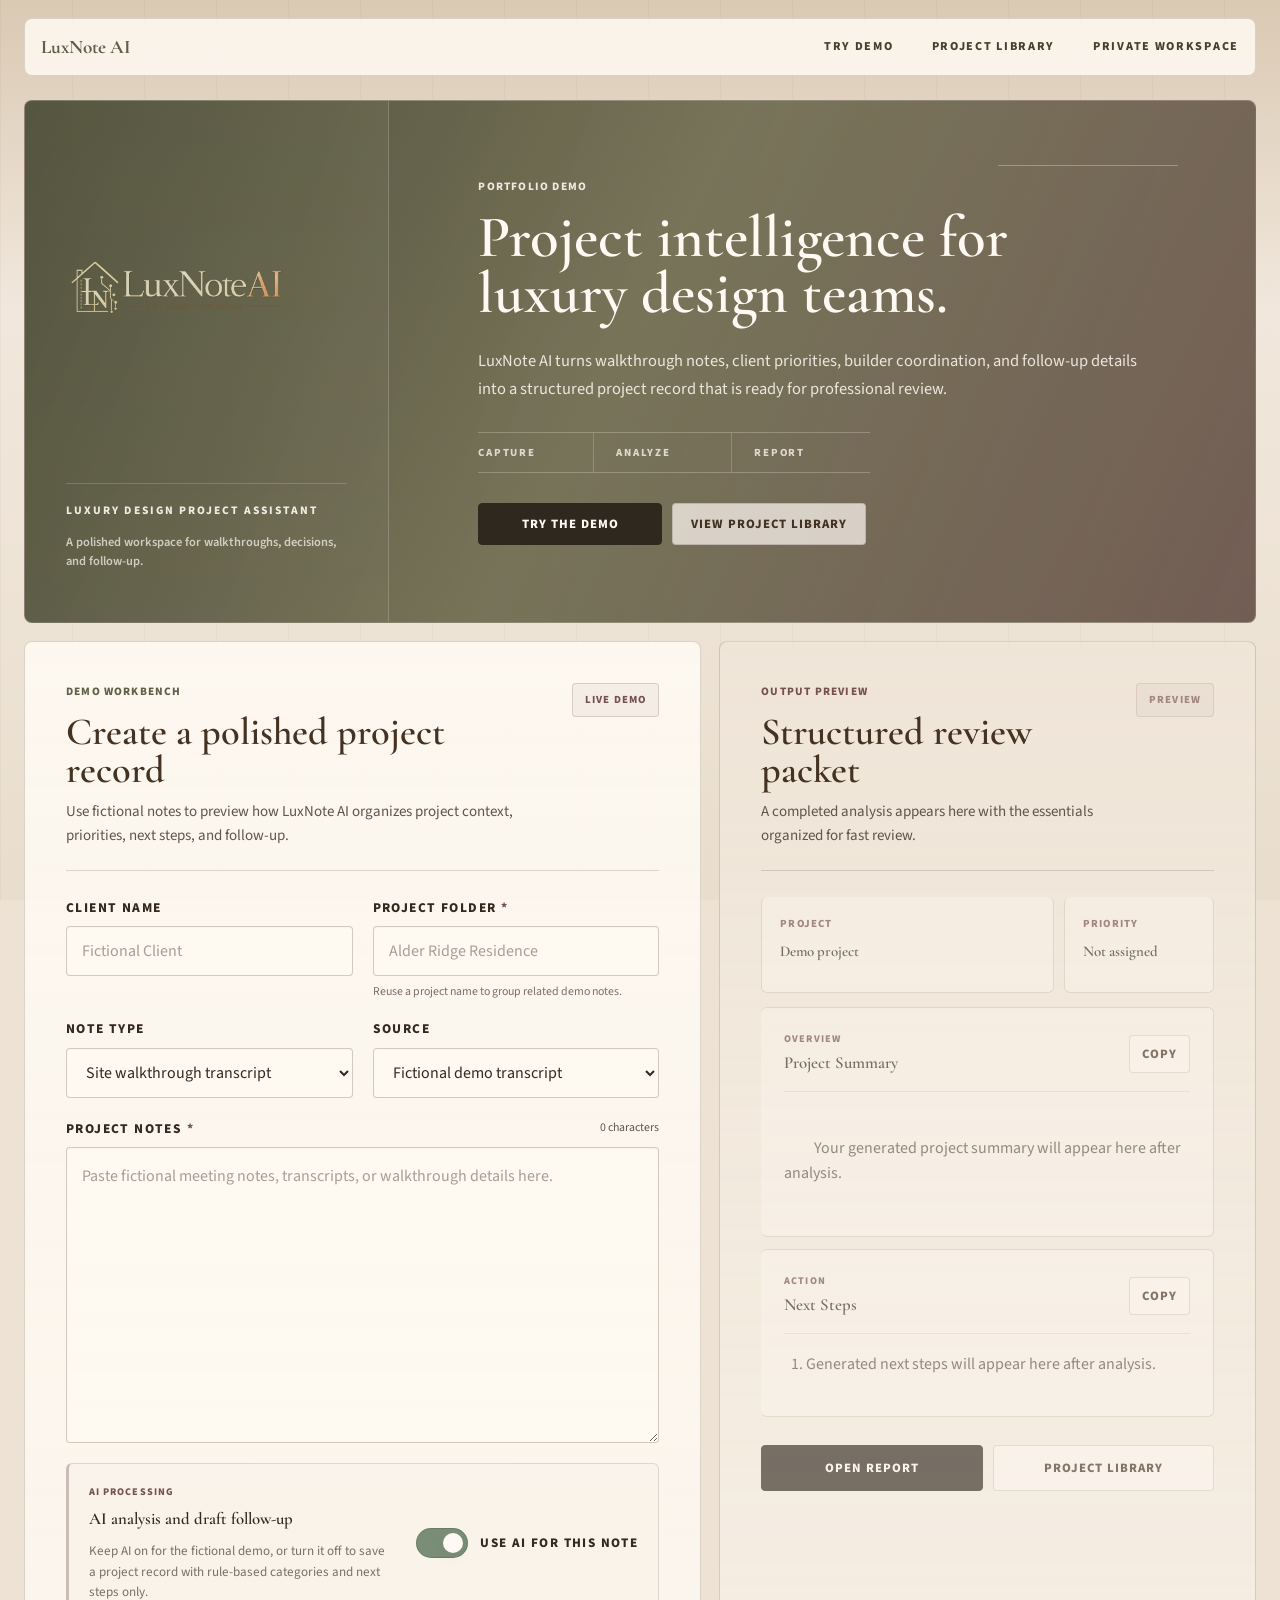
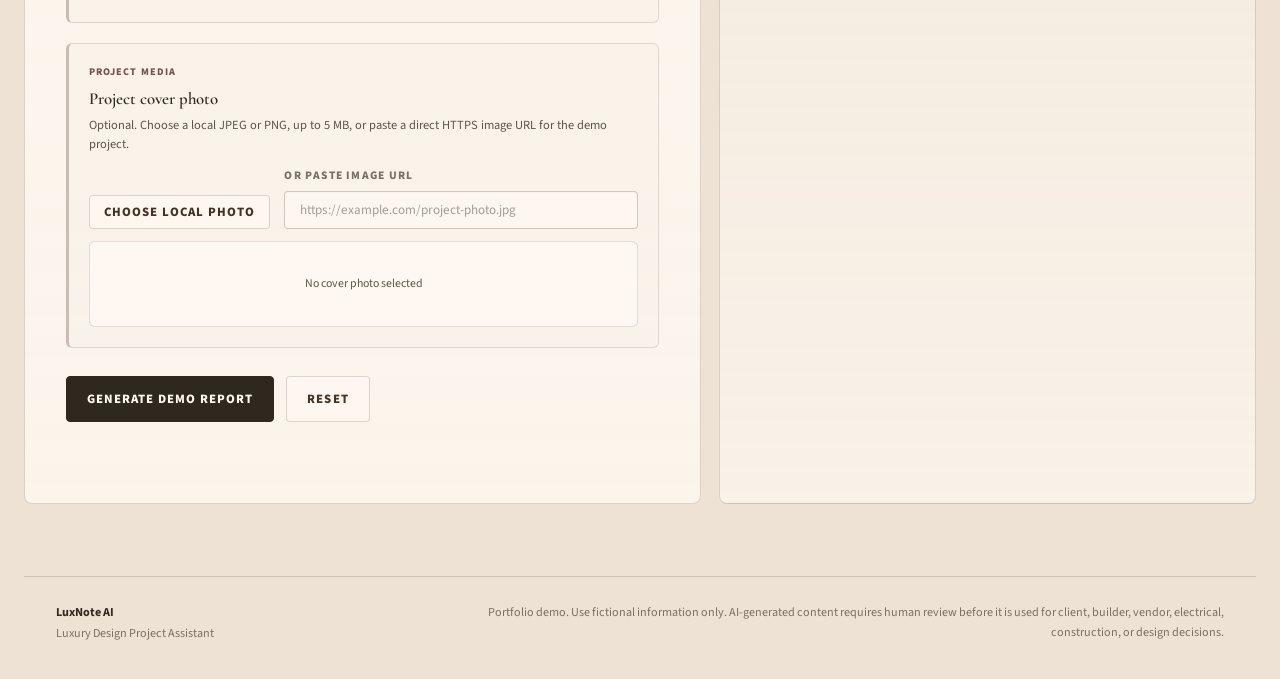
==== commit 95c02d59: "Compact project library and add rough-in notes" ====
--- a/frontend/index.html
+++ b/frontend/index.html
@@ -172,6 +172,9 @@
               <option value="builder_coordination">
                 Builder coordination
               </option>
+              <option value="electrical_rough_in_notes">
+                Electrician rough-in notes
+              </option>
               <option value="vendor_update">
                 Vendor update
               </option>
@@ -208,6 +211,9 @@
               </option>
               <option value="builder communication">
                 Builder communication
+              </option>
+              <option value="electrician field notes">
+                Electrician field notes
               </option>
             </select>
           </div>
--- a/frontend/pages.css
+++ b/frontend/pages.css
@@ -263,13 +263,13 @@
 
 .project-folder-grid {
   display: grid;
-  gap: 14px;
+  gap: 10px;
 }
 
 .project-folder-card {
   overflow: hidden;
   border: 1px solid rgba(82, 66, 61, 0.16);
-  border-radius: 14px;
+  border-radius: 10px;
   background: rgba(255, 253, 250, 0.94);
   box-shadow: 0 7px 16px rgba(82, 66, 61, 0.055);
 }
@@ -278,8 +278,8 @@
   display: grid;
   grid-template-columns: auto minmax(0, 1fr) auto;
   align-items: center;
-  gap: 14px;
-  padding: 18px;
+  gap: 10px;
+  padding: 11px 12px;
   cursor: pointer;
   list-style: none;
 }
@@ -295,8 +295,8 @@
 
 .project-cover-thumb {
   display: grid;
-  width: 62px;
-  height: 48px;
+  width: 48px;
+  height: 36px;
   flex: 0 0 auto;
   overflow: hidden;
   place-items: center;
@@ -314,13 +314,13 @@
 }
 
 .project-cover-thumb.no-cover {
-  font-size: 1.1rem;
+  font-size: 0.72rem;
 }
 
 .folder-mark {
   display: grid;
-  width: 42px;
-  height: 38px;
+  width: 32px;
+  height: 30px;
   place-items: center;
   border: 1px solid rgba(82, 66, 61, 0.18);
   border-radius: 9px;
@@ -343,15 +343,15 @@
 }
 
 .folder-copy small {
-  margin-top: 4px;
+  margin-top: 2px;
   color: var(--muted-text, #887d77);
-  font-size: 0.74rem;
-  line-height: 1.45;
+  font-size: 0.68rem;
+  line-height: 1.35;
 }
 
 .folder-arrow {
   color: var(--muted-text, #887d77);
-  font-size: 1.5rem;
+  font-size: 1.12rem;
   transition: transform 0.2s ease;
 }
 
@@ -361,17 +361,17 @@
 
 .project-note-list {
   display: grid;
-  gap: 8px;
-  padding: 0 14px 14px;
+  gap: 4px;
+  padding: 0 10px 10px;
 }
 
 .project-note-row {
   display: flex;
   align-items: center;
   justify-content: space-between;
-  gap: 16px;
-
-  padding: 14px 16px;
+  gap: 8px;
+
+  padding: 0;
 
   border: 1px solid rgba(82, 66, 61, 0.14);
   border-radius: 9px;
@@ -388,6 +388,17 @@
     background 0.18s ease;
 }
 
+.project-note-link {
+  display: flex;
+  align-items: center;
+  justify-content: space-between;
+  gap: 10px;
+  min-width: 0;
+  padding: 8px 10px;
+  color: inherit;
+  text-decoration: none;
+}
+
 .project-note-row:hover {
   border-color: rgba(167, 124, 120, 0.34);
   background: #fffdf9;
@@ -407,25 +418,29 @@
 
 .project-note-row strong {
   color: var(--text, #391214);
+  font-size: 0.82rem;
+  line-height: 1.25;
   text-transform: capitalize;
 }
 
 .project-note-row small {
-  margin-top: 3px;
+  margin-top: 2px;
   color: var(--muted-text, #887d77);
-  font-size: 0.72rem;
-  line-height: 1.45;
+  font-size: 0.64rem;
+  line-height: 1.3;
 }
 
 .note-priority {
   flex: 0 0 auto;
-  padding: 5px 9px;
+  padding: 2px 6px;
   border: 1px solid rgba(82, 66, 61, 0.14);
-  border-radius: 999px;
+  border-radius: 4px;
   color: var(--sienna, #4a2325);
   background: var(--surface-soft, #f8f2ed);
-  font-size: 0.7rem;
+  font-size: 0.6rem;
   font-weight: 700;
+  letter-spacing: 0.04em;
+  text-transform: uppercase;
   white-space: nowrap;
 }
 
@@ -534,37 +549,48 @@
 /* Report summary cards */
 
 .report-summary-strip {
-  display: grid;
-  grid-template-columns: repeat(4, minmax(0, 1fr));
-  gap: 14px;
-  margin-bottom: 18px;
+  display: flex;
+  flex-wrap: wrap;
+  gap: 8px;
+  margin-bottom: 20px;
 }
 
 .report-summary-strip .summary-card {
-  min-height: 112px;
-  padding: 20px;
-  background: #fffaf6 !important;
+  display: inline-flex;
+  align-items: center;
+  gap: 8px;
+
+  min-height: 0;
+  width: auto;
+  max-width: 100%;
+  padding: 7px 10px;
+
+  background: rgba(255, 250, 246, 0.78) !important;
   border: 1px solid rgba(82, 66, 61, 0.16) !important;
-  box-shadow: 0 7px 16px rgba(82, 66, 61, 0.055) !important;
+  border-radius: 6px !important;
+  box-shadow: none !important;
 }
 
 .report-summary-strip .summary-label {
-  display: block;
-  margin-bottom: 10px;
+  display: inline;
+  margin: 0;
+
   color: var(--moon-rock, #887d77) !important;
-  font-size: 0.72rem;
+  font-size: 0.6rem;
   font-weight: 800;
-  letter-spacing: 0.14em;
+  letter-spacing: 0.09em;
   text-transform: uppercase;
 }
 
 .report-summary-strip strong {
-  display: block;
+  display: inline;
+  min-width: 0;
+
   color: var(--raspberry, #2a1716) !important;
   -webkit-text-fill-color: var(--raspberry, #2a1716) !important;
-  font-size: 1rem;
-  line-height: 1.4;
-  overflow-wrap: anywhere;
+  font-size: 0.78rem;
+  line-height: 1.2;
+  overflow-wrap: break-word;
 }
 
 /* Report content cards */
@@ -708,7 +734,7 @@
   }
 
   .report-summary-strip {
-    grid-template-columns: repeat(2, minmax(0, 1fr));
+    gap: 7px;
   }
 }
 
@@ -764,7 +790,6 @@
   }
 
   .quick-result-meta,
-  .report-summary-strip,
   .report-grid {
     grid-template-columns: 1fr;
   }
--- a/frontend/light-luxury-theme.css
+++ b/frontend/light-luxury-theme.css
@@ -470,6 +470,14 @@
   border-top: 2px solid rgba(117, 81, 81, 0.36) !important;
 }
 
+.report-summary-strip .summary-card {
+  border-top: 0 !important;
+  background: rgba(117, 81, 81, 0.055) !important;
+  border-color: rgba(117, 81, 81, 0.16) !important;
+  border-radius: 6px !important;
+  box-shadow: none !important;
+}
+
 .result-card {
   border-left: 3px solid rgba(117, 81, 81, 0.40) !important;
 }
@@ -668,7 +676,6 @@
 
 .folder-copy strong,
 .project-note-row strong,
-.report-summary-strip strong,
 .report-grid h2,
 .report-grid .result-card h2,
 #report-project-name {
@@ -683,7 +690,8 @@
 
 .note-priority,
 .tag,
-.status-badge {
+.status-badge,
+.report-summary-strip .summary-card {
   color: var(--mauve) !important;
   background: var(--mauve-soft) !important;
   border: 1px solid var(--mauve-border) !important;
@@ -1220,14 +1228,14 @@
   display: flex;
   align-items: center;
   justify-content: space-between;
-  gap: 16px;
+  gap: 10px;
   min-width: 0;
-  padding: 14px 16px;
+  padding: 8px 10px;
 }
 
 .project-note-delete {
   display: grid;
-  width: 46px;
+  width: 36px;
   min-height: 100%;
   place-items: center;
   border: 0;
@@ -1242,8 +1250,8 @@
 }
 
 .trash-icon {
-  width: 18px;
-  height: 18px;
+  width: 15px;
+  height: 15px;
 }
 
 @media (max-width: 1050px) {
@@ -1308,18 +1316,18 @@
   }
 
   .project-note-row {
-    grid-template-columns: 1fr !important;
+    grid-template-columns: minmax(0, 1fr) auto !important;
   }
 
   .project-note-link {
-    display: grid;
+    display: flex;
   }
 
   .project-note-delete {
-    width: 100%;
-    min-height: 42px;
-    border-left: 0;
-    border-top: 1px solid var(--gallery-line);
+    width: 38px;
+    min-height: 100%;
+    border-left: 1px solid var(--gallery-line);
+    border-top: 0;
   }
 }
 
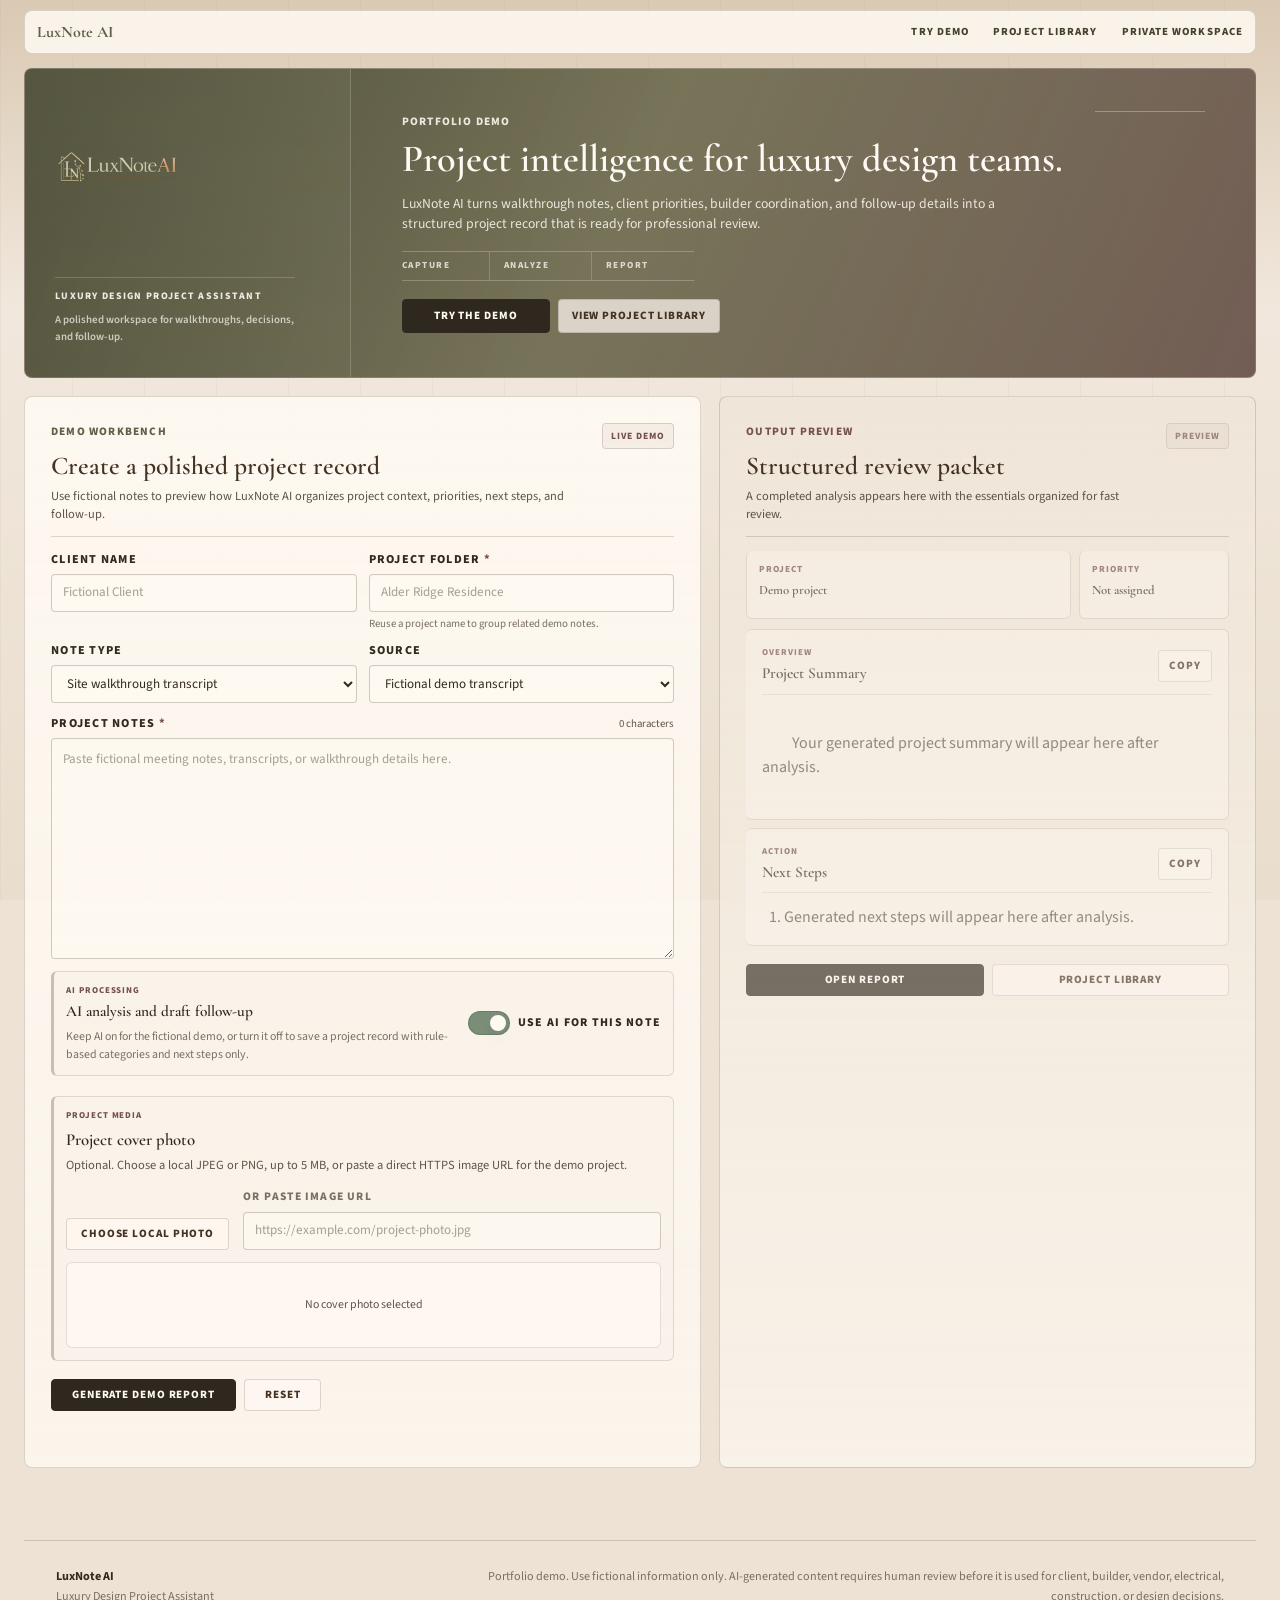
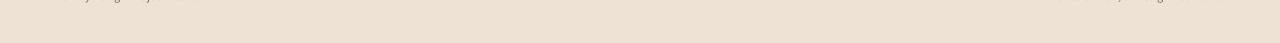
==== commit 85d5896b: "Tighten workspace UI density" ====
--- a/frontend/index.html
+++ b/frontend/index.html
@@ -20,10 +20,10 @@
     href="data:image/svg+xml,%3Csvg xmlns='http://www.w3.org/2000/svg' viewBox='0 0 64 64'%3E%3Crect width='64' height='64' rx='14' fill='%23391214'/%3E%3Ctext x='32' y='42' text-anchor='middle' font-family='Georgia,serif' font-size='34' fill='%23fffdfc'%3EL%3C/text%3E%3C/svg%3E"
   >
 
-  <link rel="stylesheet" href="styles.css?v=20260614-ai-toggle">
-  <link rel="stylesheet" href="pages.css">
+  <link rel="stylesheet" href="styles.css?v=20260615-compact-ui">
+  <link rel="stylesheet" href="pages.css?v=20260615-compact-ui">
   <link rel="stylesheet" href="cover-photo.css">
-  <link rel="stylesheet" href="light-luxury-theme.css?v=20260614-ai-toggle">
+  <link rel="stylesheet" href="light-luxury-theme.css?v=20260615-compact-ui">
 </head>
 
 <body>
--- a/frontend/styles.css
+++ b/frontend/styles.css
@@ -57,7 +57,7 @@
     BlinkMacSystemFont,
     "Segoe UI",
     sans-serif;
-  line-height: 1.6;
+  line-height: 1.5;
 }
 
 button,
@@ -103,22 +103,22 @@
 
 h1 {
   margin-bottom: 0;
-  font-size: clamp(2.25rem, 4.5vw, 4rem);
-  line-height: 1.04;
-  letter-spacing: -0.045em;
+  font-size: clamp(1.9rem, 3.6vw, 3.3rem);
+  line-height: 1.06;
+  letter-spacing: -0.025em;
   text-wrap: balance;
 }
 
 h2 {
   margin-bottom: 0;
-  font-size: clamp(1.75rem, 3vw, 2.5rem);
+  font-size: clamp(1.35rem, 2.2vw, 1.9rem);
   line-height: 1.12;
-  letter-spacing: -0.03em;
+  letter-spacing: -0.01em;
 }
 
 h3 {
   margin-bottom: 0;
-  font-size: 1.05rem;
+  font-size: 0.96rem;
 }
 
 ::selection {
@@ -167,7 +167,7 @@
 
 .site-header {
   position: relative;
-  padding: 18px var(--page-gap) 32px;
+  padding: 12px var(--page-gap) 20px;
 }
 
 .glass-nav {
@@ -180,9 +180,9 @@
   align-items: center;
 
   width: min(100%, var(--max-width));
-  min-height: 52px;
+  min-height: 44px;
   margin: 0 auto;
-  padding: 7px 14px;
+  padding: 5px 12px;
 
   border: 1px solid var(--border);
   border-radius: 16px;
@@ -200,7 +200,7 @@
     Georgia,
     "Times New Roman",
     serif;
-  font-size: 1.08rem;
+  font-size: 0.98rem;
   font-weight: 600;
   letter-spacing: -0.02em;
 }
@@ -432,7 +432,7 @@
   position: relative;
   overflow: hidden;
 
-  padding: clamp(26px, 4vw, 42px);
+  padding: clamp(18px, 2.4vw, 28px);
 
   border-radius: var(--radius-large);
 }
@@ -445,16 +445,16 @@
   align-items: flex-start;
   justify-content: space-between;
 
-  gap: 24px;
-  margin-bottom: 30px;
+  gap: 16px;
+  margin-bottom: 18px;
 }
 
 .section-description {
   max-width: 700px;
-  margin: 10px 0 0;
-
-  color: var(--muted-text);
-  font-size: 0.9rem;
+  margin: 7px 0 0;
+
+  color: var(--muted-text);
+  font-size: 0.82rem;
 }
 
 .status-badge {
@@ -462,8 +462,8 @@
   align-items: center;
   justify-content: center;
 
-  min-height: 34px;
-  padding: 7px 12px;
+  min-height: 26px;
+  padding: 4px 8px;
 
   border: 1px solid var(--border-strong);
   border-radius: 999px;
@@ -471,7 +471,7 @@
   color: var(--text);
   background: var(--surface-soft);
 
-  font-size: 0.68rem;
+  font-size: 0.6rem;
   font-weight: 800;
   letter-spacing: 0.07em;
   white-space: nowrap;
@@ -485,22 +485,22 @@
 .form-grid {
   display: grid;
   grid-template-columns: repeat(2, minmax(0, 1fr));
-  gap: 18px;
+  gap: 12px;
 }
 
 .form-field {
   display: flex;
   flex-direction: column;
-  gap: 8px;
+  gap: 5px;
 }
 
 .full-width {
-  margin-top: 20px;
+  margin-top: 12px;
 }
 
 label {
   color: var(--text);
-  font-size: 0.84rem;
+  font-size: 0.76rem;
   font-weight: 800;
 }
 
@@ -510,18 +510,18 @@
 
 .field-hint {
   color: var(--muted-text);
-  font-size: 0.74rem;
-  line-height: 1.4;
+  font-size: 0.68rem;
+  line-height: 1.35;
 }
 
 .ai-toggle-field {
   display: flex;
   align-items: center;
   justify-content: space-between;
-  gap: 22px;
-
-  margin-top: 20px;
-  padding: 18px;
+  gap: 14px;
+
+  margin-top: 12px;
+  padding: 12px;
 
   border: 1px solid var(--border);
   border-radius: var(--radius-medium);
@@ -534,14 +534,14 @@
 }
 
 .ai-toggle-copy h3 {
-  margin: 6px 0 8px;
+  margin: 3px 0 5px;
 }
 
 .ai-toggle-copy p {
   margin: 0;
   color: var(--muted-text);
-  font-size: 0.82rem;
-  line-height: 1.55;
+  font-size: 0.74rem;
+  line-height: 1.45;
 }
 
 .toggle-switch {
@@ -549,7 +549,7 @@
 
   display: inline-flex;
   align-items: center;
-  gap: 12px;
+  gap: 8px;
   flex: 0 0 auto;
 
   cursor: pointer;
@@ -570,8 +570,8 @@
 .toggle-slider {
   position: relative;
 
-  width: 52px;
-  height: 30px;
+  width: 42px;
+  height: 24px;
 
   border: 1px solid var(--border-strong);
   border-radius: 999px;
@@ -586,11 +586,11 @@
 .toggle-slider::after {
   content: "";
   position: absolute;
-  top: 4px;
-  left: 4px;
-
-  width: 20px;
-  height: 20px;
+  top: 3px;
+  left: 3px;
+
+  width: 16px;
+  height: 16px;
 
   border-radius: 50%;
   background: var(--surface);
@@ -605,7 +605,7 @@
 }
 
 .toggle-switch input:checked + .toggle-slider::after {
-  transform: translateX(22px);
+  transform: translateX(18px);
 }
 
 .toggle-switch input:focus-visible + .toggle-slider {
@@ -616,7 +616,7 @@
 
 .toggle-label {
   color: var(--text);
-  font-size: 0.82rem;
+  font-size: 0.74rem;
   font-weight: 800;
   white-space: nowrap;
 }
@@ -631,12 +631,12 @@
   display: flex;
   align-items: center;
   justify-content: space-between;
-  gap: 16px;
+  gap: 10px;
 }
 
 #character-count {
   color: var(--muted-text);
-  font-size: 0.74rem;
+  font-size: 0.68rem;
 }
 
 input,
@@ -661,14 +661,16 @@
 
 input,
 select {
-  min-height: 50px;
-  padding: 0 15px;
+  min-height: 38px;
+  padding: 0 11px;
+  font-size: 0.84rem;
 }
 
 textarea {
-  min-height: 230px;
-  padding: 15px;
-  line-height: 1.65;
+  min-height: 170px;
+  padding: 11px;
+  font-size: 0.84rem;
+  line-height: 1.5;
   resize: vertical;
 }
 
@@ -700,20 +702,20 @@
 .field-help {
   margin: 0;
   color: var(--muted-text);
-  font-size: 0.78rem;
+  font-size: 0.7rem;
 }
 
 .form-actions {
   display: flex;
   flex-wrap: wrap;
-  gap: 12px;
-  margin-top: 28px;
+  gap: 8px;
+  margin-top: 18px;
 }
 
 .form-message {
-  min-height: 24px;
-  margin-top: 16px;
-  font-size: 0.86rem;
+  min-height: 20px;
+  margin-top: 10px;
+  font-size: 0.78rem;
 }
 
 .form-message.success {
@@ -735,8 +737,8 @@
 .result-summary-grid {
   display: grid;
   grid-template-columns: repeat(4, minmax(0, 1fr));
-  gap: 14px;
-  margin-bottom: 18px;
+  gap: 10px;
+  margin-bottom: 12px;
 }
 
 .summary-card,
@@ -748,18 +750,18 @@
 }
 
 .summary-card {
-  min-height: 116px;
-  padding: 18px;
+  min-height: 78px;
+  padding: 12px;
   border-radius: var(--radius-medium);
 }
 
 .summary-label {
   display: block;
-  margin-bottom: 9px;
-
-  color: var(--muted-text);
-
-  font-size: 0.68rem;
+  margin-bottom: 5px;
+
+  color: var(--muted-text);
+
+  font-size: 0.58rem;
   font-weight: 800;
   letter-spacing: 0.1em;
   text-transform: uppercase;
@@ -768,19 +770,19 @@
 .summary-card strong {
   display: block;
   color: var(--text);
-  font-size: 0.93rem;
-  line-height: 1.45;
+  font-size: 0.8rem;
+  line-height: 1.3;
 }
 
 .result-content-grid {
   display: grid;
   grid-template-columns: repeat(2, minmax(0, 1fr));
-  gap: 18px;
+  gap: 12px;
 }
 
 .result-card {
   min-width: 0;
-  padding: 23px;
+  padding: 16px;
   border-radius: var(--radius-medium);
 }
 
@@ -793,8 +795,8 @@
   align-items: center;
   justify-content: space-between;
 
-  gap: 14px;
-  margin-bottom: 18px;
+  gap: 10px;
+  margin-bottom: 12px;
 }
 
 .card-kicker {
@@ -803,7 +805,7 @@
 
   color: var(--muted-text);
 
-  font-size: 0.64rem;
+  font-size: 0.56rem;
   font-weight: 800;
   letter-spacing: 0.11em;
   text-transform: uppercase;
@@ -826,21 +828,21 @@
 }
 
 .result-card li + li {
-  margin-top: 10px;
+  margin-top: 6px;
 }
 
 .tag-list {
   display: flex;
   flex-wrap: wrap;
-  gap: 8px;
+  gap: 5px;
 }
 
 .tag {
   display: inline-flex;
   align-items: center;
 
-  min-height: 30px;
-  padding: 5px 10px;
+  min-height: 22px;
+  padding: 3px 7px;
 
   border: 1px solid var(--border);
   border-radius: 999px;
@@ -848,7 +850,7 @@
   color: var(--text);
   background: var(--surface-soft);
 
-  font-size: 0.74rem;
+  font-size: 0.66rem;
   font-weight: 700;
 }
 
@@ -859,8 +861,8 @@
   background: transparent;
 
   font-family: inherit;
-  font-size: 0.9rem;
-  line-height: 1.72;
+  font-size: 0.82rem;
+  line-height: 1.5;
   white-space: pre-wrap;
 }
 
@@ -870,8 +872,8 @@
 
 .copy-button,
 .record-action {
-  min-height: 38px;
-  padding: 7px 12px;
+  min-height: 32px;
+  padding: 5px 10px;
 
   border: 1px solid var(--border-strong);
   border-radius: 9px;
@@ -879,7 +881,7 @@
   color: var(--text);
   background: var(--surface-soft);
 
-  font-size: 0.78rem;
+  font-size: 0.7rem;
   font-weight: 800;
 
   transition:
@@ -907,7 +909,7 @@
    ========================================================= */
 
 .record-details {
-  margin-top: 20px;
+  margin-top: 12px;
   overflow: hidden;
 
   border: 1px solid var(--border);
@@ -917,7 +919,7 @@
 }
 
 .record-details summary {
-  padding: 15px 18px;
+  padding: 10px 12px;
 
   color: var(--text);
   font-weight: 800;
@@ -929,14 +931,14 @@
   display: grid;
   grid-template-columns: repeat(2, minmax(0, 1fr));
 
-  gap: 14px;
+  gap: 10px;
   margin: 0;
-  padding: 0 18px 18px;
+  padding: 0 12px 12px;
 }
 
 .record-details dt {
   color: var(--muted-text);
-  font-size: 0.67rem;
+  font-size: 0.58rem;
   font-weight: 800;
   letter-spacing: 0.09em;
   text-transform: uppercase;
@@ -947,16 +949,16 @@
   overflow-wrap: anywhere;
 
   color: var(--body-text);
-  font-size: 0.84rem;
+  font-size: 0.74rem;
 }
 
 .records-list {
   display: grid;
-  gap: 14px;
+  gap: 10px;
 }
 
 .records-message {
-  padding: 22px;
+  padding: 14px;
 
   border: 1px dashed var(--border-strong);
   border-radius: var(--radius-medium);
@@ -972,8 +974,8 @@
   grid-template-columns: minmax(0, 1fr) auto;
   align-items: center;
 
-  gap: 18px;
-  padding: 19px;
+  gap: 12px;
+  padding: 13px;
 
   border-radius: var(--radius-medium);
 
@@ -999,10 +1001,10 @@
   display: flex;
   flex-wrap: wrap;
 
-  gap: 8px 14px;
-
-  color: var(--muted-text);
-  font-size: 0.77rem;
+  gap: 5px 10px;
+
+  color: var(--muted-text);
+  font-size: 0.68rem;
 }
 
 /* =========================================================
--- a/frontend/pages.css
+++ b/frontend/pages.css
@@ -14,12 +14,12 @@
 .subpage-shell {
   width: calc(100% - (var(--page-gap) * 2));
   max-width: 1440px;
-  margin: 28px auto;
+  margin: 18px auto;
 }
 
 .subpage-panel,
 .report-panel {
-  min-height: 65vh;
+  min-height: 0;
 }
 
 /* =========================================================
@@ -30,7 +30,7 @@
   display: grid !important;
   grid-template-columns: repeat(2, minmax(0, 1fr)) !important;
   grid-template-areas: "form results" !important;
-  gap: 24px !important;
+  gap: 18px !important;
   align-items: stretch !important;
   width: calc(100% - (var(--page-gap) * 2));
   max-width: 1440px;
@@ -50,7 +50,7 @@
   width: 100%;
   min-width: 0;
   height: 100%;
-  padding: 28px;
+  padding: 20px;
   align-self: stretch;
 }
 
@@ -64,11 +64,11 @@
 }
 
 .dashboard-shell .section-heading {
-  margin-bottom: 20px;
+  margin-bottom: 14px;
 }
 
 .dashboard-shell textarea {
-  min-height: 280px;
+  min-height: 205px;
 }
 
 /* Placeholder Quick Result state */
@@ -91,28 +91,28 @@
 .quick-result-meta {
   display: grid;
   grid-template-columns: minmax(0, 1.4fr) minmax(0, 0.6fr);
-  gap: 12px;
-  margin-bottom: 14px;
+  gap: 8px;
+  margin-bottom: 10px;
 }
 
 .quick-summary-card,
 .quick-actions-card {
-  margin-bottom: 12px;
+  margin-bottom: 8px;
 }
 
 .quick-summary-card {
-  min-height: 170px;
+  min-height: 112px;
 }
 
 .quick-actions-card {
-  min-height: 190px;
+  min-height: 126px;
 }
 
 .report-actions {
   display: flex;
   flex-wrap: wrap;
-  gap: 10px;
-  margin-top: 16px;
+  gap: 8px;
+  margin-top: 10px;
 }
 
 .report-actions .primary-link,
@@ -263,7 +263,7 @@
 
 .project-folder-grid {
   display: grid;
-  gap: 10px;
+  gap: 8px;
 }
 
 .project-folder-card {
@@ -278,8 +278,8 @@
   display: grid;
   grid-template-columns: auto minmax(0, 1fr) auto;
   align-items: center;
-  gap: 10px;
-  padding: 11px 12px;
+  gap: 8px;
+  padding: 9px 10px;
   cursor: pointer;
   list-style: none;
 }
@@ -295,8 +295,8 @@
 
 .project-cover-thumb {
   display: grid;
-  width: 48px;
-  height: 36px;
+  width: 42px;
+  height: 32px;
   flex: 0 0 auto;
   overflow: hidden;
   place-items: center;
@@ -314,13 +314,13 @@
 }
 
 .project-cover-thumb.no-cover {
-  font-size: 0.72rem;
+  font-size: 0.64rem;
 }
 
 .folder-mark {
   display: grid;
-  width: 32px;
-  height: 30px;
+  width: 28px;
+  height: 26px;
   place-items: center;
   border: 1px solid rgba(82, 66, 61, 0.18);
   border-radius: 9px;
@@ -345,13 +345,13 @@
 .folder-copy small {
   margin-top: 2px;
   color: var(--muted-text, #887d77);
-  font-size: 0.68rem;
-  line-height: 1.35;
+  font-size: 0.62rem;
+  line-height: 1.28;
 }
 
 .folder-arrow {
   color: var(--muted-text, #887d77);
-  font-size: 1.12rem;
+  font-size: 0.96rem;
   transition: transform 0.2s ease;
 }
 
@@ -361,15 +361,15 @@
 
 .project-note-list {
   display: grid;
-  gap: 4px;
-  padding: 0 10px 10px;
+  gap: 3px;
+  padding: 0 8px 8px;
 }
 
 .project-note-row {
   display: flex;
   align-items: center;
   justify-content: space-between;
-  gap: 8px;
+  gap: 6px;
 
   padding: 0;
 
@@ -392,9 +392,9 @@
   display: flex;
   align-items: center;
   justify-content: space-between;
-  gap: 10px;
+  gap: 8px;
   min-width: 0;
-  padding: 8px 10px;
+  padding: 6px 8px;
   color: inherit;
   text-decoration: none;
 }
@@ -418,7 +418,7 @@
 
 .project-note-row strong {
   color: var(--text, #391214);
-  font-size: 0.82rem;
+  font-size: 0.76rem;
   line-height: 1.25;
   text-transform: capitalize;
 }
@@ -426,18 +426,18 @@
 .project-note-row small {
   margin-top: 2px;
   color: var(--muted-text, #887d77);
-  font-size: 0.64rem;
-  line-height: 1.3;
+  font-size: 0.58rem;
+  line-height: 1.25;
 }
 
 .note-priority {
   flex: 0 0 auto;
-  padding: 2px 6px;
+  padding: 1px 5px;
   border: 1px solid rgba(82, 66, 61, 0.14);
   border-radius: 4px;
   color: var(--sienna, #4a2325);
   background: var(--surface-soft, #f8f2ed);
-  font-size: 0.6rem;
+  font-size: 0.54rem;
   font-weight: 700;
   letter-spacing: 0.04em;
   text-transform: uppercase;
@@ -445,7 +445,7 @@
 }
 
 .records-message {
-  padding: 18px;
+  padding: 14px;
   border-radius: 12px;
   color: var(--body-text, #52423d);
   background: rgba(255, 253, 250, 0.9);
@@ -458,7 +458,7 @@
 .report-panel {
   max-width: 1240px;
   margin-inline: auto;
-  padding: 34px !important;
+  padding: 22px !important;
   color: var(--body-text, #52423d) !important;
   background: #fffdf9 !important;
 }
@@ -467,24 +467,24 @@
   display: flex;
   align-items: center;
   justify-content: space-between;
-  gap: 24px;
-  margin-bottom: 28px;
+  gap: 14px;
+  margin-bottom: 16px;
 }
 
 #report-project-name {
-  margin: 8px 0 10px !important;
+  margin: 4px 0 6px !important;
   color: var(--raspberry, #2a1716) !important;
   -webkit-text-fill-color: var(--raspberry, #2a1716) !important;
-  font-size: clamp(2.4rem, 5vw, 4.25rem) !important;
-  line-height: 1 !important;
-  letter-spacing: -0.035em !important;
+  font-size: clamp(1.55rem, 3vw, 2.45rem) !important;
+  line-height: 1.05 !important;
+  letter-spacing: 0 !important;
   text-shadow: none !important;
 }
 
 #report-client {
   margin: 0 !important;
   color: var(--warm-brown, #6a4943) !important;
-  font-size: 1rem !important;
+  font-size: 0.82rem !important;
 }
 
 /* Report toolbar */
@@ -492,7 +492,7 @@
 .report-toolbar {
   display: flex;
   flex-wrap: wrap;
-  gap: 10px;
+  gap: 7px;
 }
 
 .report-toolbar .secondary-button,
@@ -501,8 +501,8 @@
   align-items: center !important;
   justify-content: center !important;
 
-  min-height: 42px !important;
-  padding: 9px 18px !important;
+  min-height: 32px !important;
+  padding: 6px 11px !important;
 
   border: 1px solid rgba(82, 66, 61, 0.28) !important;
   border-radius: 9px !important;
@@ -516,7 +516,7 @@
     inset 0 1px 0 rgba(255, 255, 255, 0.08),
     0 5px 12px rgba(82, 66, 61, 0.12) !important;
 
-  font-size: 0.82rem !important;
+  font-size: 0.68rem !important;
   font-weight: 700 !important;
   text-decoration: none !important;
   cursor: pointer !important;
@@ -534,7 +534,7 @@
 /* Cover photo */
 
 .report-cover-card {
-  margin-bottom: 18px;
+  margin-bottom: 12px;
   overflow: hidden;
   border-radius: 14px;
 }
@@ -542,7 +542,7 @@
 .report-cover-card img {
   display: block;
   width: 100%;
-  max-height: 420px;
+  max-height: 300px;
   object-fit: cover;
 }
 
@@ -551,19 +551,19 @@
 .report-summary-strip {
   display: flex;
   flex-wrap: wrap;
-  gap: 8px;
-  margin-bottom: 20px;
+  gap: 6px;
+  margin-bottom: 14px;
 }
 
 .report-summary-strip .summary-card {
   display: inline-flex;
   align-items: center;
-  gap: 8px;
+  gap: 6px;
 
   min-height: 0;
   width: auto;
   max-width: 100%;
-  padding: 7px 10px;
+  padding: 5px 7px;
 
   background: rgba(255, 250, 246, 0.78) !important;
   border: 1px solid rgba(82, 66, 61, 0.16) !important;
@@ -576,7 +576,7 @@
   margin: 0;
 
   color: var(--moon-rock, #887d77) !important;
-  font-size: 0.6rem;
+  font-size: 0.54rem;
   font-weight: 800;
   letter-spacing: 0.09em;
   text-transform: uppercase;
@@ -588,7 +588,7 @@
 
   color: var(--raspberry, #2a1716) !important;
   -webkit-text-fill-color: var(--raspberry, #2a1716) !important;
-  font-size: 0.78rem;
+  font-size: 0.68rem;
   line-height: 1.2;
   overflow-wrap: break-word;
 }
@@ -598,7 +598,7 @@
 .report-grid {
   display: grid;
   grid-template-columns: repeat(2, minmax(0, 1fr));
-  gap: 16px;
+  gap: 10px;
 }
 
 .report-wide {
@@ -607,7 +607,7 @@
 
 .report-grid .result-card {
   min-width: 0;
-  padding: 22px;
+  padding: 14px;
   color: var(--body-text, #52423d) !important;
   background: #fffdf9 !important;
   border: 1px solid rgba(82, 66, 61, 0.16) !important;
@@ -616,7 +616,7 @@
 
 .report-grid .card-kicker {
   color: var(--moon-rock, #887d77) !important;
-  font-size: 0.72rem;
+  font-size: 0.56rem;
   font-weight: 800;
   letter-spacing: 0.14em;
   text-transform: uppercase;
@@ -624,11 +624,11 @@
 
 .report-grid h2,
 .report-grid .result-card h2 {
-  margin: 7px 0 14px;
+  margin: 4px 0 9px;
   color: var(--sienna, #4a2325) !important;
   -webkit-text-fill-color: var(--sienna, #4a2325) !important;
-  font-size: 1.65rem;
-  line-height: 1.15;
+  font-size: 1.12rem;
+  line-height: 1.18;
   text-shadow: none !important;
 }
 
@@ -636,8 +636,8 @@
 .report-grid li,
 .report-grid pre {
   color: var(--body-text, #52423d) !important;
-  font-size: 0.96rem;
-  line-height: 1.65;
+  font-size: 0.82rem;
+  line-height: 1.48;
 }
 
 .report-grid ol {
@@ -646,12 +646,12 @@
 }
 
 .report-grid li + li {
-  margin-top: 8px;
+  margin-top: 5px;
 }
 
 #report-draft {
   margin: 0;
-  padding: 18px;
+  padding: 12px;
   overflow-wrap: anywhere;
   white-space: pre-wrap;
   font-family: inherit;
@@ -671,15 +671,16 @@
 .tag-list {
   display: flex;
   flex-wrap: wrap;
-  gap: 8px;
+  gap: 5px;
 }
 
 .tag {
-  padding: 7px 10px;
+  padding: 3px 7px;
   border: 1px solid rgba(82, 66, 61, 0.16);
   border-radius: 999px;
   color: var(--sienna, #4a2325);
   background: var(--surface-soft, #f8f2ed);
+  font-size: 0.66rem;
 }
 
 /* Simplified report page background */
@@ -800,7 +801,7 @@
 
   .project-folder-card > summary {
     grid-template-columns: auto minmax(0, 1fr) auto;
-    padding: 15px;
+    padding: 9px 10px;
   }
 
   .project-note-row {
@@ -822,7 +823,7 @@
   }
 
   #report-project-name {
-    font-size: clamp(2.2rem, 11vw, 3.4rem) !important;
+    font-size: clamp(1.55rem, 8vw, 2.35rem) !important;
   }
 }
 
@@ -856,8 +857,8 @@
   }
 
   .project-cover-thumb {
-    width: 50px;
-    height: 42px;
+    width: 42px;
+    height: 32px;
   }
 }
 
--- a/frontend/light-luxury-theme.css
+++ b/frontend/light-luxury-theme.css
@@ -142,8 +142,8 @@
   max-width: 700px;
   color: var(--linen) !important;
   -webkit-text-fill-color: var(--linen) !important;
-  font-size: clamp(2.35rem, 3.7vw, 4.15rem) !important;
-  line-height: 1.05 !important;
+  font-size: clamp(1.85rem, 2.9vw, 3.15rem) !important;
+  line-height: 1.08 !important;
   text-wrap: balance;
 }
 
@@ -233,7 +233,7 @@
 ========================================================= */
 
 .site-header {
-  padding: 18px var(--page-gap) 26px !important;
+  padding: 12px var(--page-gap) 18px !important;
 }
 
 .glass-nav {
@@ -278,7 +278,7 @@
     "advisor advisor"
     "form results" !important;
   align-items: start !important;
-  gap: 28px !important;
+  gap: 18px !important;
 }
 
 .dashboard-shell .advisor-hero {
@@ -304,7 +304,7 @@
   display: grid;
   grid-template-columns: minmax(250px, 0.46fr) minmax(620px, 1.54fr);
   align-items: stretch;
-  min-height: 360px;
+  min-height: 240px;
   overflow: hidden;
   color: var(--linen);
   background: linear-gradient(135deg, #77755c 0%, #87846a 52%, #756258 100%);
@@ -320,9 +320,9 @@
   flex-direction: column;
   justify-content: space-between;
   align-items: flex-start;
-  gap: 34px;
-  min-height: 360px;
-  padding: clamp(34px, 4.1vw, 52px) clamp(28px, 3.2vw, 44px);
+  gap: 18px;
+  min-height: 240px;
+  padding: clamp(22px, 2.8vw, 34px) clamp(20px, 2.4vw, 30px);
   overflow: hidden;
   background:
     linear-gradient(180deg, rgba(68, 66, 45, 0.20), rgba(68, 66, 45, 0.08)),
@@ -334,9 +334,9 @@
   display: block;
   position: relative;
   z-index: 1;
-  width: min(100%, 300px);
-  max-height: 150px;
-  margin-top: clamp(18px, 4.5vw, 58px);
+  width: min(100%, 230px);
+  max-height: 92px;
+  margin-top: clamp(8px, 2.4vw, 22px);
   opacity: 0.62;
   object-fit: contain;
   object-position: left center;
@@ -348,21 +348,21 @@
   z-index: 1;
   max-width: 245px;
   margin: 0;
-  padding-top: 18px;
+  padding-top: 12px;
   color: rgba(255, 249, 243, 0.86);
   border-top: 1px solid rgba(255, 249, 243, 0.18);
-  font-size: 0.72rem;
+  font-size: 0.62rem;
   font-weight: 800;
   letter-spacing: 0.16em;
-  line-height: 1.55;
+  line-height: 1.42;
   text-transform: uppercase;
 }
 
 .advisor-brand-subtext {
   display: block;
-  margin-top: 13px;
+  margin-top: 8px;
   color: rgba(255, 249, 243, 0.66);
-  font-size: 0.78rem;
+  font-size: 0.68rem;
   font-weight: 600;
   letter-spacing: 0;
   line-height: 1.5;
@@ -374,34 +374,34 @@
   flex-direction: column;
   justify-content: center;
   align-items: flex-start;
-  padding: clamp(46px, 6vw, 82px);
+  padding: clamp(28px, 4vw, 46px);
 }
 
 .advisor-statement-panel .eyebrow {
   color: #fff6ec !important;
-  margin-bottom: 14px;
+  margin-bottom: 9px;
 }
 
 .advisor-hero-copy {
   max-width: 650px;
-  margin: 24px 0 0;
+  margin: 14px 0 0;
   color: rgba(255, 249, 243, 0.84);
-  font-size: 1rem;
-  line-height: 1.72;
+  font-size: 0.86rem;
+  line-height: 1.5;
 }
 
 .advisor-actions {
   display: flex;
   flex-wrap: wrap;
-  gap: 10px;
-  margin-top: 34px;
+  gap: 8px;
+  margin-top: 20px;
 }
 
 .advisor-actions .primary-link,
 .advisor-actions .secondary-link {
-  min-width: 184px;
-  min-height: 42px !important;
-  padding-inline: 18px !important;
+  min-width: 148px;
+  min-height: 34px !important;
+  padding-inline: 13px !important;
 }
 
 /* retire the old hero class if any cached markup still renders */
@@ -528,6 +528,7 @@
   border: 1px solid var(--border-strong) !important;
   border-radius: var(--radius-field) !important;
   box-shadow: inset 0 1px 2px rgba(68, 50, 35, 0.025) !important;
+  font-size: 0.84rem !important;
 }
 
 input::placeholder,
@@ -577,9 +578,11 @@
   overflow: hidden !important;
   border-radius: var(--radius-button) !important;
   box-shadow: none !important;
-  font-size: 0.8rem !important;
+  font-size: 0.7rem !important;
   letter-spacing: 0.08em !important;
   line-height: 1.1 !important;
+  min-height: 32px !important;
+  padding-block: 5px !important;
   transition: background-color 0.16s ease, border-color 0.16s ease, color 0.16s ease !important;
 }
 
@@ -811,20 +814,20 @@
 
   .advisor-brand-panel {
     justify-content: flex-start;
-    gap: 18px;
-    min-height: 230px;
+    gap: 12px;
+    min-height: 160px;
     border-right: 0;
     border-bottom: 1px solid rgba(255, 249, 243, 0.15);
   }
 
   .advisor-brand-logo {
     top: auto;
-    width: min(78%, 320px);
+    width: min(70%, 220px);
     margin-top: 0;
   }
 
   .advisor-hero h1 {
-    font-size: clamp(2.15rem, 8vw, 3.4rem) !important;
+    font-size: clamp(1.65rem, 6.6vw, 2.55rem) !important;
     line-height: 1.07 !important;
   }
 }
@@ -832,16 +835,16 @@
 @media (max-width: 720px) {
   .advisor-brand-panel,
   .advisor-statement-panel {
-    padding: 26px;
+    padding: 18px;
   }
 
   .advisor-brand-panel {
-    min-height: 210px;
+    min-height: 140px;
   }
 
   .advisor-brand-logo {
     left: auto;
-    width: min(82%, 300px);
+    width: min(76%, 210px);
   }
 
   .advisor-actions {
@@ -894,28 +897,28 @@
 }
 
 .site-header {
-  padding: 18px var(--page-gap) 24px !important;
+  padding: 10px var(--page-gap) 14px !important;
 }
 
 .glass-nav {
-  min-height: 58px !important;
-  padding: 8px 16px !important;
+  min-height: 44px !important;
+  padding: 5px 12px !important;
   background: rgba(255, 250, 243, 0.86) !important;
   border-color: var(--gallery-line) !important;
   box-shadow: none !important;
 }
 
 .nav-wordmark {
-  font-size: 1.2rem !important;
+  font-size: 1rem !important;
 }
 
 .nav-links {
-  gap: clamp(18px, 3vw, 38px) !important;
+  gap: clamp(12px, 2vw, 24px) !important;
 }
 
 .nav-links a {
-  font-size: 0.76rem !important;
-  letter-spacing: 0.14em !important;
+  font-size: 0.68rem !important;
+  letter-spacing: 0.1em !important;
 }
 
 .dashboard-shell {
@@ -925,8 +928,8 @@
 }
 
 .advisor-hero {
-  min-height: 430px !important;
-  grid-template-columns: minmax(270px, 0.42fr) minmax(0, 1fr) !important;
+  min-height: 250px !important;
+  grid-template-columns: minmax(210px, 0.36fr) minmax(0, 1fr) !important;
   background:
     linear-gradient(110deg, rgba(42, 42, 30, 0.18), rgba(42, 42, 30, 0)),
     linear-gradient(118deg, #55563d 0%, #7f7b5f 48%, #725d54 100%) !important;
@@ -936,38 +939,41 @@
 }
 
 .advisor-brand-panel {
-  padding: clamp(34px, 4vw, 56px) clamp(28px, 3.2vw, 48px) !important;
+  padding: clamp(20px, 2.8vw, 32px) clamp(18px, 2.4vw, 30px) !important;
   background:
     linear-gradient(180deg, rgba(255, 250, 243, 0.045), rgba(255, 250, 243, 0.02)) !important;
   border-right: 1px solid rgba(255, 250, 243, 0.18) !important;
 }
 
 .advisor-brand-logo {
-  width: min(100%, 330px) !important;
-  max-height: 170px !important;
+  width: min(100%, 230px) !important;
+  max-height: 96px !important;
   opacity: 0.78 !important;
 }
 
 .advisor-brand-kicker {
-  max-width: 300px !important;
+  max-width: 240px !important;
   color: rgba(255, 250, 243, 0.90) !important;
-  letter-spacing: 0.18em !important;
+  font-size: 0.62rem !important;
+  letter-spacing: 0.13em !important;
+  line-height: 1.4 !important;
 }
 
 .advisor-brand-subtext {
   color: rgba(255, 250, 243, 0.70) !important;
+  font-size: 0.68rem !important;
 }
 
 .advisor-statement-panel {
   position: relative !important;
-  padding: clamp(48px, 6vw, 88px) clamp(44px, 7vw, 104px) !important;
+  padding: clamp(26px, 3.5vw, 44px) clamp(28px, 4vw, 54px) !important;
 }
 
 .advisor-statement-panel::before {
   position: absolute;
-  top: clamp(42px, 5vw, 66px);
-  right: clamp(42px, 6vw, 88px);
-  width: min(16vw, 180px);
+  top: clamp(28px, 4vw, 42px);
+  right: clamp(28px, 4vw, 50px);
+  width: min(12vw, 110px);
   height: 1px;
   content: "";
   background: rgba(255, 250, 243, 0.30);
@@ -978,33 +984,34 @@
 }
 
 .advisor-hero h1 {
-  max-width: 780px !important;
-  font-size: clamp(2.7rem, 4.6vw, 5.4rem) !important;
-  line-height: 0.96 !important;
+  max-width: 680px !important;
+  font-size: clamp(1.85rem, 3vw, 3.25rem) !important;
+  line-height: 1.06 !important;
 }
 
 .advisor-hero-copy {
-  max-width: 690px !important;
+  max-width: 640px !important;
   color: rgba(255, 250, 243, 0.86) !important;
-  font-size: 1.03rem !important;
+  font-size: 0.86rem !important;
+  line-height: 1.5 !important;
 }
 
 .hero-system-row {
   display: flex;
   flex-wrap: wrap;
   gap: 0;
-  margin-top: 28px;
+  margin-top: 16px;
   border-top: 1px solid rgba(255, 250, 243, 0.24);
   border-bottom: 1px solid rgba(255, 250, 243, 0.24);
 }
 
 .hero-system-row span {
-  min-width: 116px;
-  padding: 11px 22px 11px 0;
-  margin-right: 22px;
+  min-width: 88px;
+  padding: 7px 14px 7px 0;
+  margin-right: 14px;
   border-right: 1px solid rgba(255, 250, 243, 0.20);
   color: rgba(255, 250, 243, 0.76);
-  font-size: 0.68rem;
+  font-size: 0.58rem;
   font-weight: 800;
   letter-spacing: 0.16em;
   text-transform: uppercase;
@@ -1016,7 +1023,7 @@
 }
 
 .advisor-actions {
-  margin-top: 30px !important;
+  margin-top: 18px !important;
 }
 
 .dashboard-shell .glass-panel,
@@ -1032,8 +1039,8 @@
 
 .dashboard-shell .form-panel,
 .dashboard-shell .results-panel {
-  min-height: 760px;
-  padding: clamp(28px, 3.2vw, 44px) !important;
+  min-height: 0;
+  padding: clamp(18px, 2.4vw, 26px) !important;
   border-color: var(--gallery-line) !important;
   border-radius: var(--radius-panel) !important;
 }
@@ -1050,39 +1057,40 @@
 
 .dashboard-shell .section-heading {
   align-items: flex-start !important;
-  padding-bottom: 22px !important;
-  margin-bottom: 26px !important;
+  padding-bottom: 12px !important;
+  margin-bottom: 14px !important;
   border-bottom: 1px solid var(--gallery-line) !important;
 }
 
 .dashboard-shell .section-heading h2 {
   max-width: 560px !important;
-  font-size: clamp(2.05rem, 3vw, 3.05rem) !important;
-  line-height: 1 !important;
+  font-size: clamp(1.35rem, 2vw, 1.85rem) !important;
+  line-height: 1.08 !important;
 }
 
 .dashboard-shell .section-description {
   max-width: 590px !important;
-  font-size: 0.94rem !important;
+  font-size: 0.78rem !important;
 }
 
 .form-grid {
-  gap: 17px 20px !important;
+  gap: 10px 12px !important;
 }
 
 input,
 select,
 textarea {
   background: rgba(255, 250, 243, 0.62) !important;
+  font-size: 0.82rem !important;
 }
 
 textarea {
-  min-height: 260px !important;
+  min-height: 190px !important;
 }
 
 .dashboard-shell .ai-toggle-field,
 .dashboard-shell .cover-photo-field {
-  padding: 20px !important;
+  padding: 12px !important;
   background: rgba(248, 241, 232, 0.58) !important;
   border-left: 3px solid rgba(117, 81, 81, 0.34) !important;
 }
@@ -1094,7 +1102,7 @@
 }
 
 .dashboard-shell .summary-card {
-  min-height: 96px !important;
+  min-height: 68px !important;
   border-top: 0 !important;
 }
 
@@ -1104,19 +1112,19 @@
 
 .dashboard-shell .quick-result-meta {
   grid-template-columns: minmax(0, 1fr) minmax(150px, 0.42fr) !important;
-  gap: 10px !important;
+  gap: 8px !important;
 }
 
 .dashboard-shell .quick-summary-card {
-  min-height: 156px !important;
+  min-height: 104px !important;
 }
 
 .dashboard-shell .quick-actions-card {
-  min-height: 168px !important;
+  min-height: 112px !important;
 }
 
 .result-card-heading {
-  padding-bottom: 14px !important;
+  padding-bottom: 8px !important;
   border-bottom: 1px solid rgba(68, 50, 35, 0.12) !important;
 }
 
@@ -1188,7 +1196,7 @@
 .private-access-gate {
   width: min(calc(100% - (var(--page-gap) * 2)), var(--max-width));
   margin: 0 auto 18px;
-  padding: clamp(28px, 4vw, 46px);
+  padding: clamp(18px, 3vw, 28px);
   color: var(--body-text) !important;
   background: rgba(255, 249, 243, 0.88) !important;
   border: 1px solid var(--gallery-line-strong) !important;
@@ -1201,8 +1209,8 @@
   max-width: 760px;
   margin: 0;
   color: var(--cafe-noir) !important;
-  font-size: clamp(2rem, 3.3vw, 3.2rem) !important;
-  line-height: 1.02 !important;
+  font-size: clamp(1.55rem, 2.4vw, 2.2rem) !important;
+  line-height: 1.08 !important;
 }
 
 .private-access-gate .section-description {
@@ -1212,8 +1220,8 @@
 .auth-gate-actions {
   display: flex;
   flex-wrap: wrap;
-  gap: 10px;
-  margin-top: 24px;
+  gap: 8px;
+  margin-top: 16px;
 }
 
 .project-note-row {
@@ -1228,9 +1236,9 @@
   display: flex;
   align-items: center;
   justify-content: space-between;
-  gap: 10px;
+  gap: 8px;
   min-width: 0;
-  padding: 8px 10px;
+  padding: 6px 8px;
 }
 
 .project-note-delete {
@@ -1276,7 +1284,7 @@
   }
 
   .advisor-brand-panel {
-    min-height: 220px !important;
+    min-height: 150px !important;
     border-right: 0 !important;
     border-bottom: 1px solid rgba(255, 250, 243, 0.18) !important;
   }
@@ -1286,7 +1294,7 @@
   }
 
   .advisor-hero h1 {
-    font-size: clamp(2.3rem, 10vw, 3.8rem) !important;
+    font-size: clamp(1.75rem, 7vw, 2.7rem) !important;
   }
 }
 
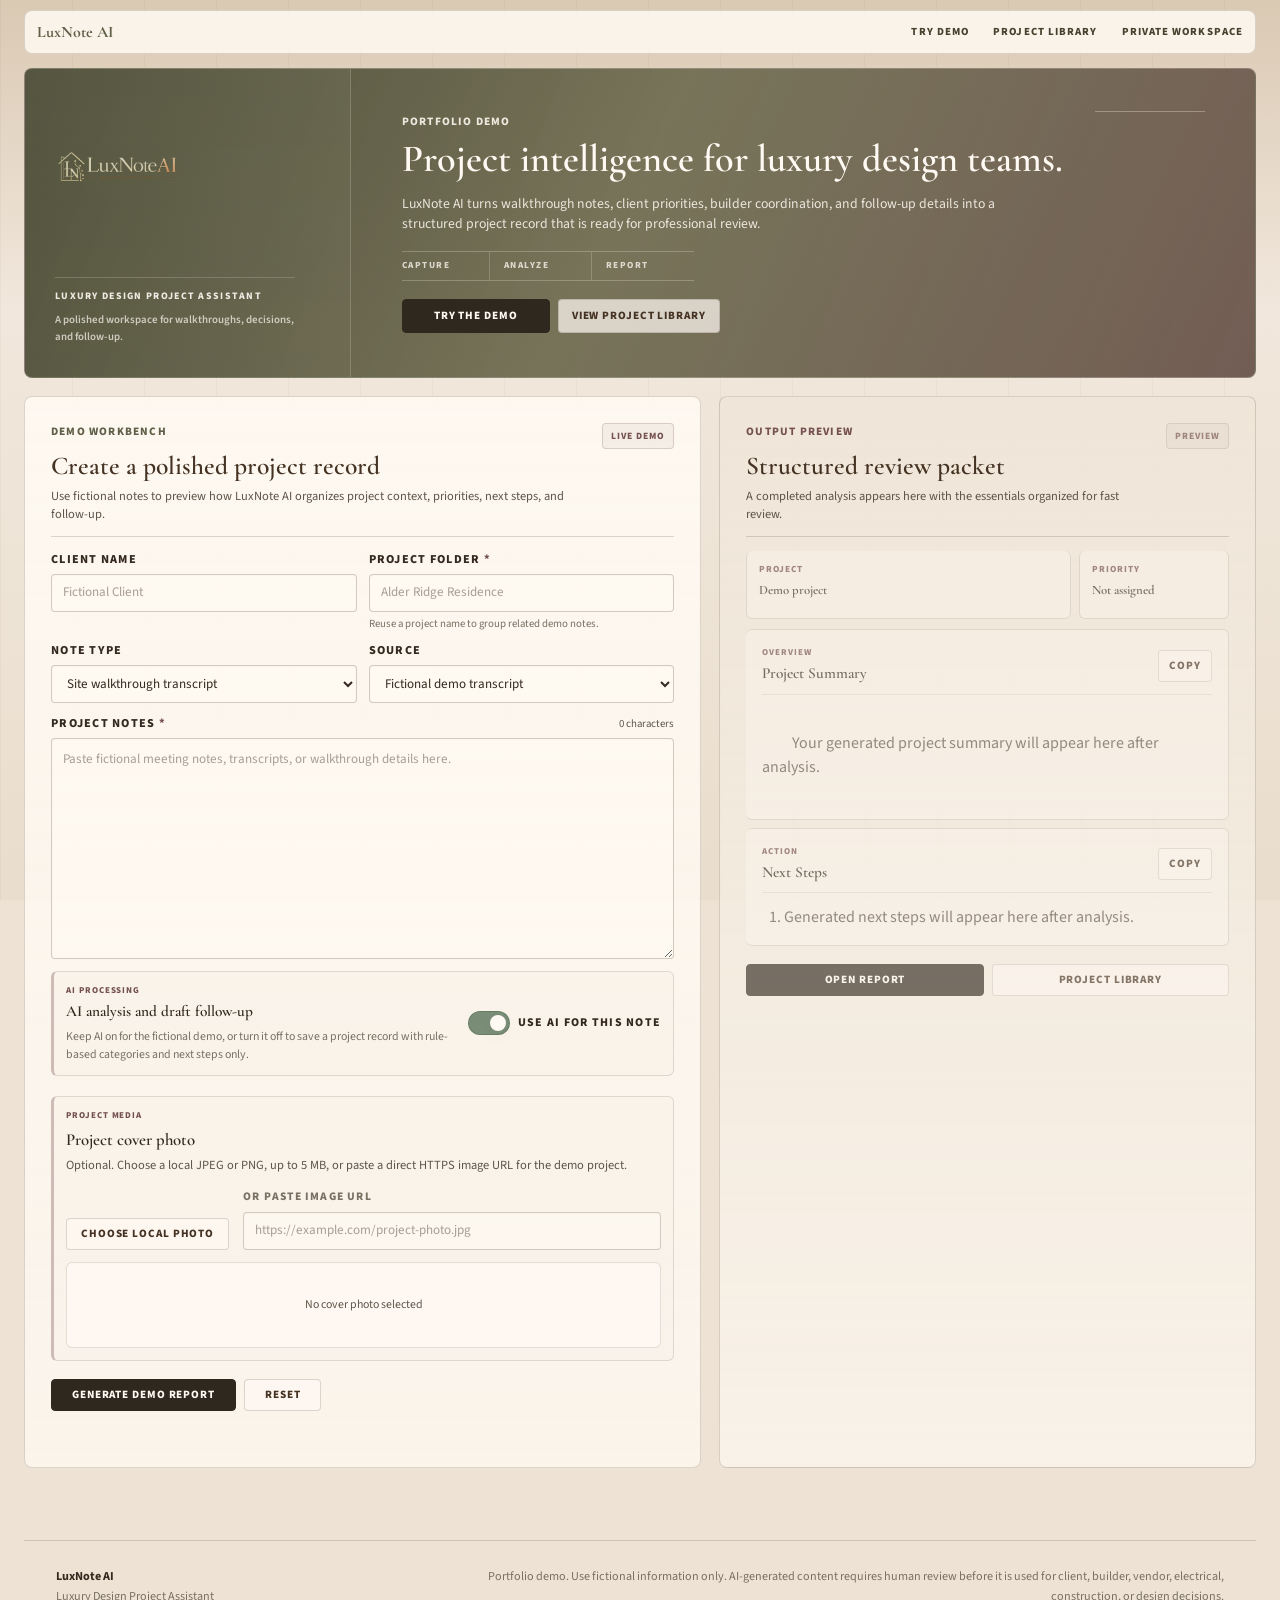
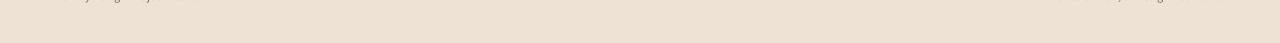
==== commit 353401a6: "Prepare LuxNote for beta testing" ====
--- a/frontend/index.html
+++ b/frontend/index.html
@@ -136,6 +136,7 @@
               type="text"
               placeholder="Fictional Client"
               autocomplete="organization"
+              maxlength="120"
             >
           </div>
 
@@ -151,6 +152,7 @@
               type="text"
               placeholder="Alder Ridge Residence"
               autocomplete="off"
+              maxlength="160"
               required
             >
 
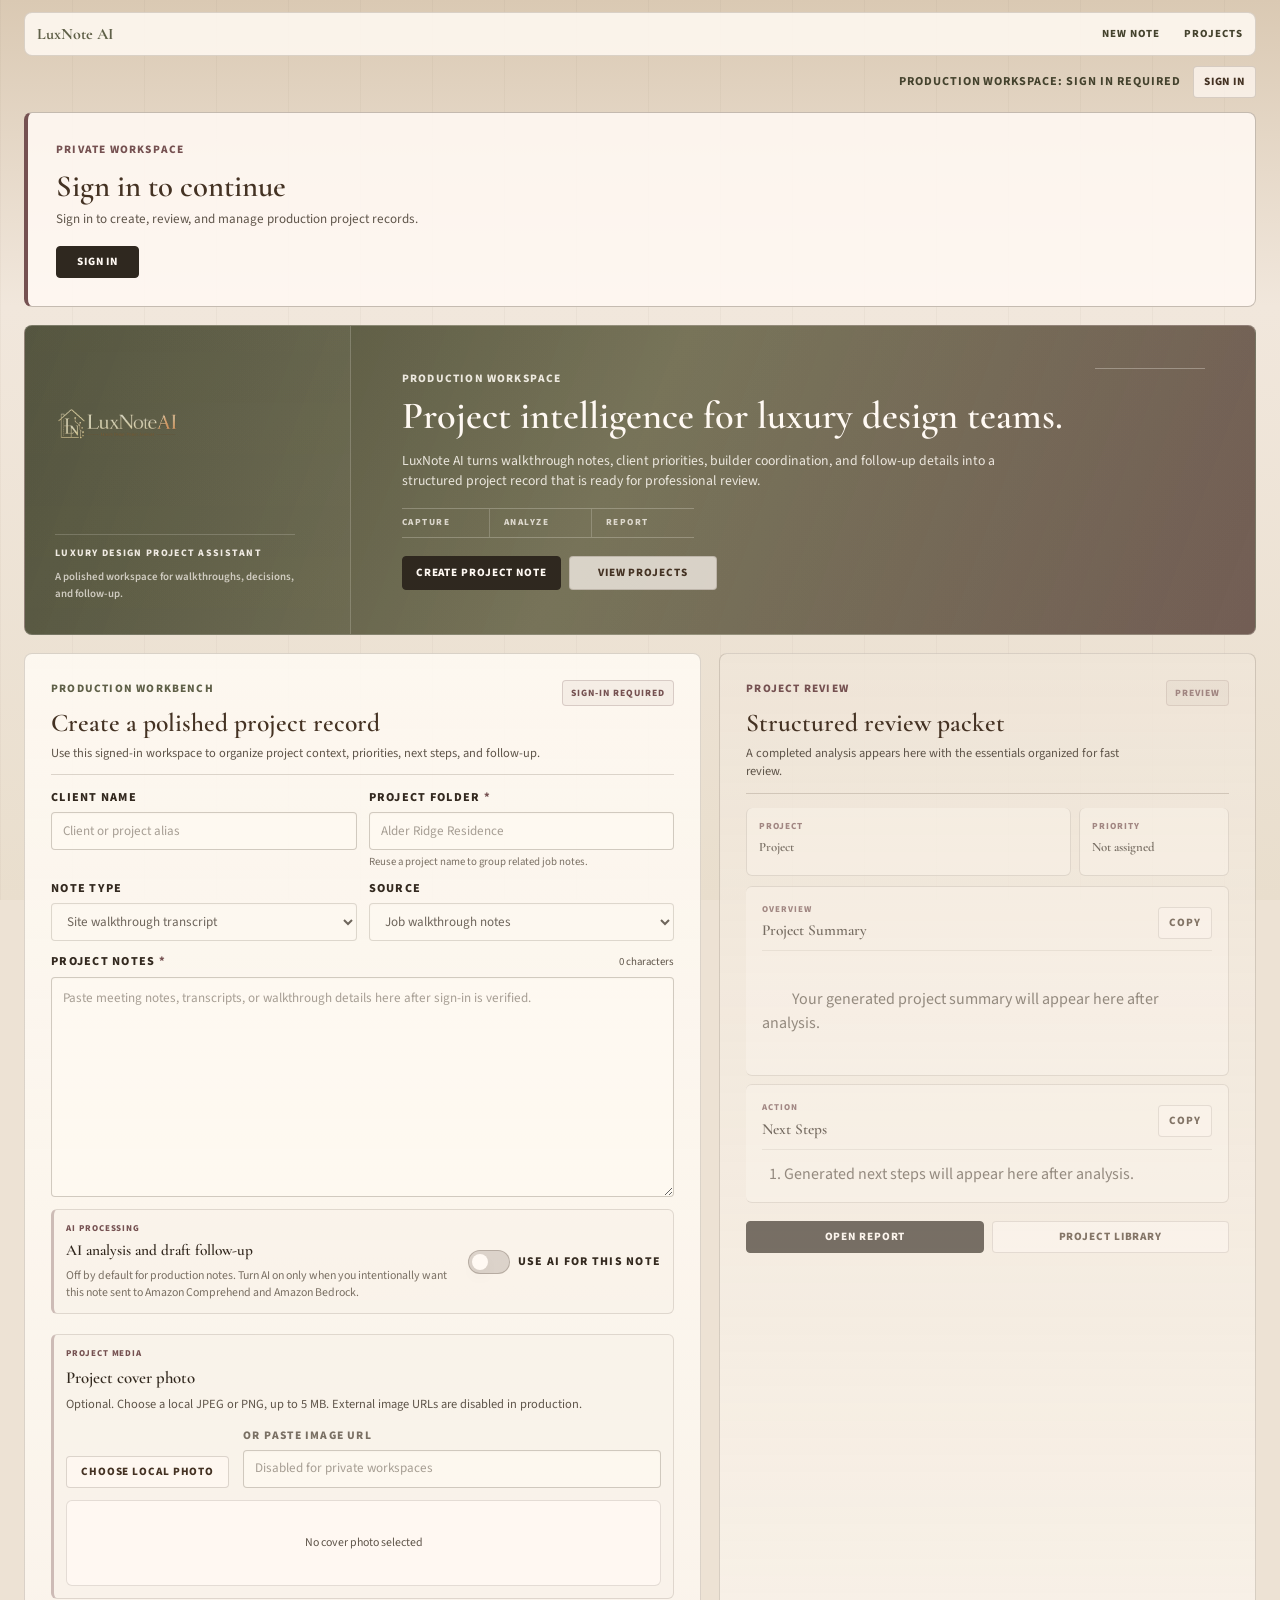
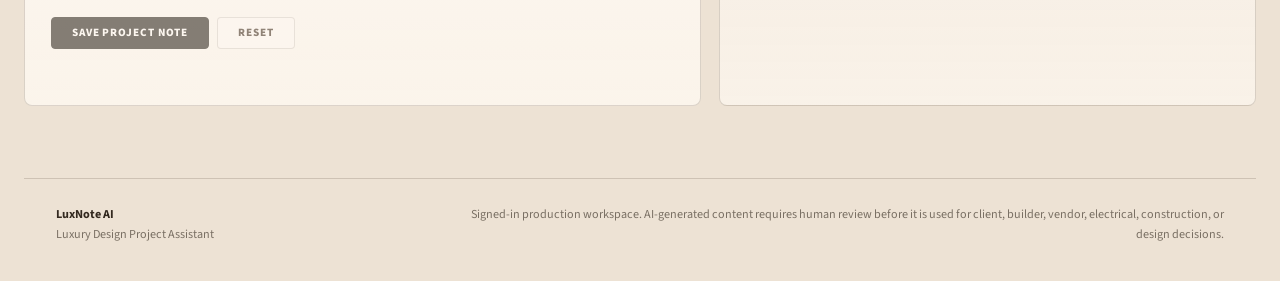
==== commit 70d55df2: "Move LuxNote to production mode" ====
--- a/frontend/index.html
+++ b/frontend/index.html
@@ -9,7 +9,7 @@
   >
   <meta
     name="description"
-    content="LuxNote AI is a polished project intelligence demo for organizing luxury design notes, walkthrough transcripts, action items, and professional follow-up communication."
+    content="LuxNote AI is a private production workspace for organizing luxury design notes, walkthrough transcripts, action items, and professional follow-up communication."
   >
   <meta name="theme-color" content="#f7f1eb">
 
@@ -38,9 +38,8 @@
       </a>
 
       <div class="nav-links">
-        <a href="#new-note">Try Demo</a>
-        <a href="projects.html">Project Library</a>
-        <a href="workspace.html">Private Workspace</a>
+        <a href="#new-note">New Note</a>
+        <a href="projects.html">Projects</a>
       </div>
     </nav>
   </header>
@@ -67,7 +66,7 @@
       </div>
 
       <div class="advisor-statement-panel">
-        <p class="eyebrow">Portfolio Demo</p>
+        <p class="eyebrow">Production Workspace</p>
 
         <h1 id="hero-heading">
           Project intelligence for luxury design teams.
@@ -79,7 +78,7 @@
           project record that is ready for professional review.
         </p>
 
-        <div class="hero-system-row" aria-label="Demo workflow">
+        <div class="hero-system-row" aria-label="Project workflow">
           <span>Capture</span>
           <span>Analyze</span>
           <span>Report</span>
@@ -90,14 +89,14 @@
             class="primary-link hero-button-left"
             href="#new-note"
           >
-            Try the Demo
+            Create Project Note
           </a>
 
           <a
             class="secondary-link hero-button-right"
             href="projects.html"
           >
-            View Project Library
+            View Projects
           </a>
         </div>
       </div>
@@ -110,19 +109,24 @@
     >
       <div class="section-heading">
         <div>
-          <p class="eyebrow">Demo Workbench</p>
+          <p class="eyebrow">Production Workbench</p>
 
           <h2 id="project-note-heading">
             Create a polished project record
           </h2>
 
           <p class="section-description">
-            Use fictional notes to preview how LuxNote AI organizes
-            project context, priorities, next steps, and follow-up.
+            Use this signed-in workspace to organize project context,
+            priorities, next steps, and follow-up.
           </p>
         </div>
 
-        <span class="status-badge">Live Demo</span>
+        <span
+          class="status-badge"
+          data-auth-status-badge
+        >
+          Sign-In Required
+        </span>
       </div>
 
       <form id="project-note-form" novalidate>
@@ -134,7 +138,7 @@
               id="client-name"
               name="clientName"
               type="text"
-              placeholder="Fictional Client"
+              placeholder="Client or project alias"
               autocomplete="organization"
               maxlength="120"
             >
@@ -157,7 +161,7 @@
             >
 
             <small class="field-hint">
-              Reuse a project name to group related demo notes.
+              Reuse a project name to group related job notes.
             </small>
           </div>
 
@@ -193,8 +197,8 @@
             <label for="source">Source</label>
 
             <select id="source" name="source">
-              <option value="fictional demo transcript">
-                Fictional demo transcript
+              <option value="job walkthrough notes">
+                Job walkthrough notes
               </option>
               <option value="Plaud transcript">
                 Plaud transcript
@@ -238,7 +242,7 @@
             name="projectNotes"
             rows="10"
             maxlength="10000"
-            placeholder="Paste fictional meeting notes, transcripts, or walkthrough details here."
+            placeholder="Paste meeting notes, transcripts, or walkthrough details here after sign-in is verified."
             required
           ></textarea>
         </div>
@@ -255,8 +259,9 @@
             </h3>
 
             <p id="ai-toggle-copy">
-              Keep AI on for the fictional demo, or turn it off to save
-              a project record with rule-based categories and next steps only.
+              Off by default for production notes. Turn AI on only when
+              you intentionally want this note sent to Amazon Comprehend
+              and Amazon Bedrock.
             </p>
           </div>
 
@@ -265,7 +270,6 @@
               id="ai-processing-enabled"
               name="aiProcessingEnabled"
               type="checkbox"
-              checked
               aria-describedby="ai-toggle-copy"
             >
 
@@ -286,8 +290,8 @@
             </h3>
 
             <p>
-              Optional. Choose a local JPEG or PNG, up to 5 MB, or
-              paste a direct HTTPS image URL for the demo project.
+              Optional. Choose a local JPEG or PNG, up to 5 MB.
+              External image URLs are disabled in production.
             </p>
           </div>
 
@@ -338,7 +342,7 @@
             type="submit"
           >
             <span class="button-label">
-              Generate Demo Report
+              Save Project Note
             </span>
 
             <span
@@ -373,7 +377,7 @@
     >
       <div class="section-heading">
         <div>
-          <p class="eyebrow">Output Preview</p>
+          <p class="eyebrow">Project Review</p>
 
           <h2 id="results-heading">
             Structured review packet
@@ -397,7 +401,7 @@
         <article class="summary-card">
           <span class="summary-label">Project</span>
           <strong id="result-project-name">
-            Demo project
+            Project
           </strong>
         </article>
 
@@ -477,13 +481,14 @@
     </div>
 
     <p>
-      Portfolio demo. Use fictional information only. AI-generated content
-      requires human review before it is used for client, builder, vendor,
-      electrical, construction, or design decisions.
+      Signed-in production workspace. AI-generated content requires human
+      review before it is used for client, builder, vendor, electrical,
+      construction, or design decisions.
     </p>
   </footer>
 
-  <script src="config.js?v=20260614-ai-toggle"></script>
-  <script src="app.js?v=20260614-ai-toggle"></script>
+  <script src="config.js?v=20260706-production"></script>
+  <script src="auth.js?v=20260706-production"></script>
+  <script src="app.js?v=20260706-production"></script>
 </body>
 </html>
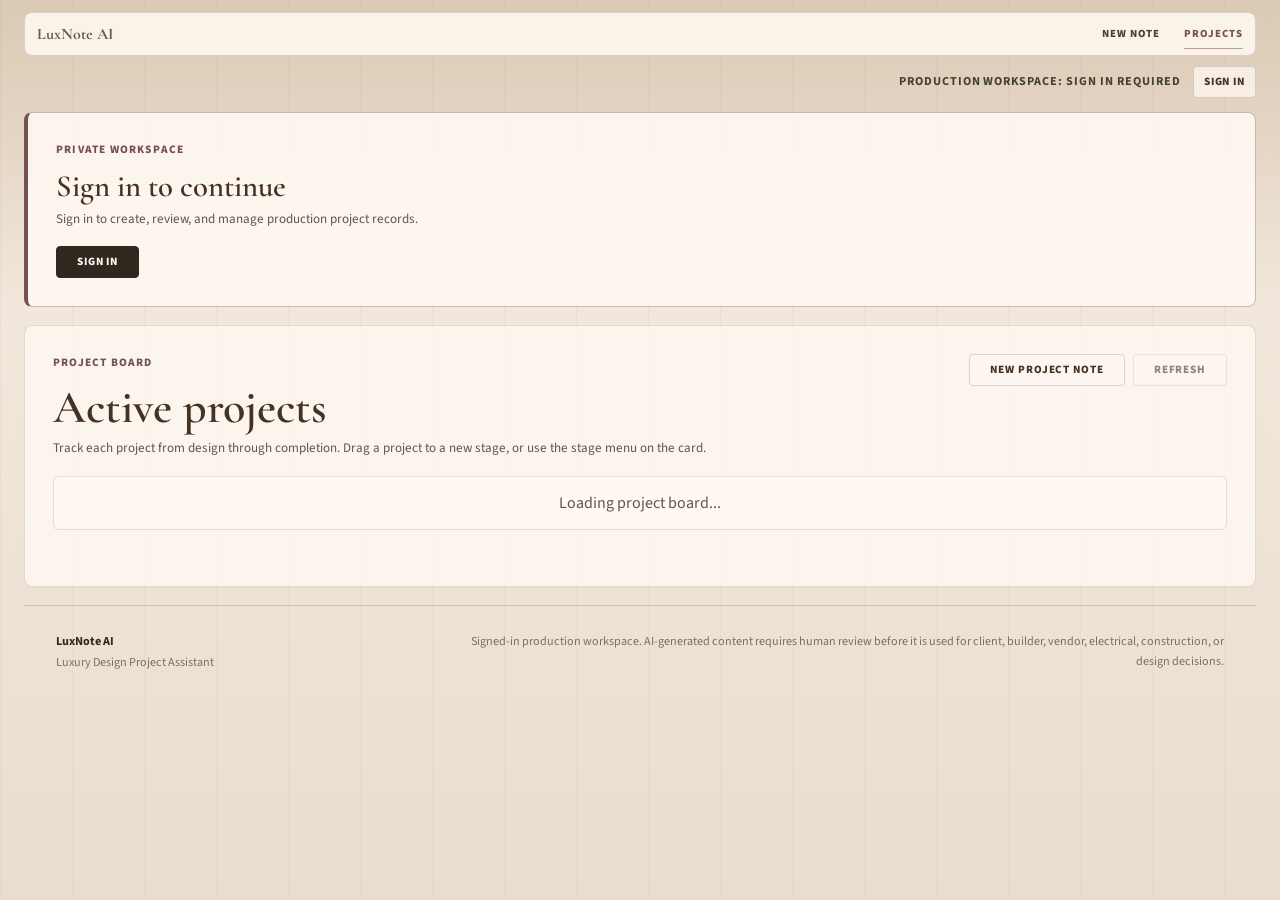
==== commit 825acdf8: "Make project board the default workspace" ====
--- a/frontend/index.html
+++ b/frontend/index.html
@@ -1,494 +1,16 @@
 <!DOCTYPE html>
-
 <html lang="en">
 <head>
   <meta charset="UTF-8">
-  <meta
-    name="viewport"
-    content="width=device-width, initial-scale=1.0"
-  >
-  <meta
-    name="description"
-    content="LuxNote AI is a private production workspace for organizing luxury design notes, walkthrough transcripts, action items, and professional follow-up communication."
-  >
-  <meta name="theme-color" content="#f7f1eb">
-
-  <title>LuxNote AI | Luxury Design Project Assistant</title>
-
-  <link
-    rel="icon"
-    href="data:image/svg+xml,%3Csvg xmlns='http://www.w3.org/2000/svg' viewBox='0 0 64 64'%3E%3Crect width='64' height='64' rx='14' fill='%23391214'/%3E%3Ctext x='32' y='42' text-anchor='middle' font-family='Georgia,serif' font-size='34' fill='%23fffdfc'%3EL%3C/text%3E%3C/svg%3E"
-  >
-
-  <link rel="stylesheet" href="styles.css?v=20260615-compact-ui">
-  <link rel="stylesheet" href="pages.css?v=20260615-compact-ui">
-  <link rel="stylesheet" href="cover-photo.css">
-  <link rel="stylesheet" href="light-luxury-theme.css?v=20260615-compact-ui">
+  <meta name="viewport" content="width=device-width, initial-scale=1.0">
+  <meta name="robots" content="noindex">
+  <title>LuxNote | Project Board</title>
+  <script>
+    window.location.replace("projects.html");
+  </script>
 </head>
-
 <body>
-  <header class="site-header">
-    <nav class="glass-nav" aria-label="Primary navigation">
-      <a
-        class="nav-wordmark"
-        href="index.html"
-        aria-current="page"
-      >
-        LuxNote AI
-      </a>
-
-      <div class="nav-links">
-        <a href="#new-note">New Note</a>
-        <a href="projects.html">Projects</a>
-      </div>
-    </nav>
-  </header>
-
-  <main class="page-shell dashboard-shell">
-    <section
-      id="top"
-      class="advisor-hero"
-      aria-labelledby="hero-heading"
-    >
-      <div class="advisor-brand-panel">
-        <img
-          class="advisor-brand-logo"
-          src="assets/luxnote-logo-transparent.png"
-          alt="LuxNote AI"
-        >
-
-        <p class="advisor-brand-kicker">
-          Luxury Design Project Assistant
-          <span class="advisor-brand-subtext">
-            A polished workspace for walkthroughs, decisions, and follow-up.
-          </span>
-        </p>
-      </div>
-
-      <div class="advisor-statement-panel">
-        <p class="eyebrow">Production Workspace</p>
-
-        <h1 id="hero-heading">
-          Project intelligence for luxury design teams.
-        </h1>
-
-        <p class="advisor-hero-copy">
-          LuxNote AI turns walkthrough notes, client priorities,
-          builder coordination, and follow-up details into a structured
-          project record that is ready for professional review.
-        </p>
-
-        <div class="hero-system-row" aria-label="Project workflow">
-          <span>Capture</span>
-          <span>Analyze</span>
-          <span>Report</span>
-        </div>
-
-        <div class="advisor-actions" aria-label="Primary actions">
-          <a
-            class="primary-link hero-button-left"
-            href="#new-note"
-          >
-            Create Project Note
-          </a>
-
-          <a
-            class="secondary-link hero-button-right"
-            href="projects.html"
-          >
-            View Projects
-          </a>
-        </div>
-      </div>
-    </section>
-
-    <section
-      id="new-note"
-      class="glass-panel form-panel"
-      aria-labelledby="project-note-heading"
-    >
-      <div class="section-heading">
-        <div>
-          <p class="eyebrow">Production Workbench</p>
-
-          <h2 id="project-note-heading">
-            Create a polished project record
-          </h2>
-
-          <p class="section-description">
-            Use this signed-in workspace to organize project context,
-            priorities, next steps, and follow-up.
-          </p>
-        </div>
-
-        <span
-          class="status-badge"
-          data-auth-status-badge
-        >
-          Sign-In Required
-        </span>
-      </div>
-
-      <form id="project-note-form" novalidate>
-        <div class="form-grid">
-          <div class="form-field">
-            <label for="client-name">Client name</label>
-
-            <input
-              id="client-name"
-              name="clientName"
-              type="text"
-              placeholder="Client or project alias"
-              autocomplete="organization"
-              maxlength="120"
-            >
-          </div>
-
-          <div class="form-field">
-            <label for="project-name">
-              Project folder
-              <span aria-hidden="true">*</span>
-            </label>
-
-            <input
-              id="project-name"
-              name="projectName"
-              type="text"
-              placeholder="Alder Ridge Residence"
-              autocomplete="off"
-              maxlength="160"
-              required
-            >
-
-            <small class="field-hint">
-              Reuse a project name to group related job notes.
-            </small>
-          </div>
-
-          <div class="form-field">
-            <label for="note-type">Note type</label>
-
-            <select id="note-type" name="noteType">
-              <option value="site_walkthrough_transcript">
-                Site walkthrough transcript
-              </option>
-              <option value="client_meeting_notes">
-                Client meeting notes
-              </option>
-              <option value="builder_coordination">
-                Builder coordination
-              </option>
-              <option value="electrical_rough_in_notes">
-                Electrician rough-in notes
-              </option>
-              <option value="vendor_update">
-                Vendor update
-              </option>
-              <option value="design_review">
-                Design review
-              </option>
-              <option value="manual_project_notes">
-                General project notes
-              </option>
-            </select>
-          </div>
-
-          <div class="form-field">
-            <label for="source">Source</label>
-
-            <select id="source" name="source">
-              <option value="job walkthrough notes">
-                Job walkthrough notes
-              </option>
-              <option value="Plaud transcript">
-                Plaud transcript
-              </option>
-              <option value="manual entry">
-                Manual entry
-              </option>
-              <option value="email notes">
-                Email notes
-              </option>
-              <option value="client meeting">
-                Client meeting
-              </option>
-              <option value="site walkthrough">
-                Site walkthrough
-              </option>
-              <option value="builder communication">
-                Builder communication
-              </option>
-              <option value="electrician field notes">
-                Electrician field notes
-              </option>
-            </select>
-          </div>
-        </div>
-
-        <div class="form-field full-width">
-          <div class="label-row">
-            <label for="project-notes">
-              Project notes
-              <span aria-hidden="true">*</span>
-            </label>
-
-            <span id="character-count" aria-live="polite">
-              0 characters
-            </span>
-          </div>
-
-          <textarea
-            id="project-notes"
-            name="projectNotes"
-            rows="10"
-            maxlength="10000"
-            placeholder="Paste meeting notes, transcripts, or walkthrough details here after sign-in is verified."
-            required
-          ></textarea>
-        </div>
-
-        <section
-          class="ai-toggle-field"
-          aria-labelledby="ai-toggle-heading"
-        >
-          <div class="ai-toggle-copy">
-            <span class="card-kicker">AI Processing</span>
-
-            <h3 id="ai-toggle-heading">
-              AI analysis and draft follow-up
-            </h3>
-
-            <p id="ai-toggle-copy">
-              Off by default for production notes. Turn AI on only when
-              you intentionally want this note sent to Amazon Comprehend
-              and Amazon Bedrock.
-            </p>
-          </div>
-
-          <label class="toggle-switch" for="ai-processing-enabled">
-            <input
-              id="ai-processing-enabled"
-              name="aiProcessingEnabled"
-              type="checkbox"
-              aria-describedby="ai-toggle-copy"
-            >
-
-            <span class="toggle-slider" aria-hidden="true"></span>
-            <span class="toggle-label">Use AI for this note</span>
-          </label>
-        </section>
-
-        <section
-          class="cover-photo-field"
-          aria-labelledby="cover-photo-heading"
-        >
-          <div class="cover-photo-copy">
-            <span class="card-kicker">Project Media</span>
-
-            <h3 id="cover-photo-heading">
-              Project cover photo
-            </h3>
-
-            <p>
-              Optional. Choose a local JPEG or PNG, up to 5 MB.
-              External image URLs are disabled in production.
-            </p>
-          </div>
-
-          <div class="cover-photo-controls">
-            <label
-              class="cover-photo-picker"
-              for="cover-photo"
-            >
-              <input
-                id="cover-photo"
-                name="coverPhoto"
-                type="file"
-                accept="image/jpeg,image/png"
-              >
-
-              <span>Choose Local Photo</span>
-            </label>
-
-            <div class="cover-photo-url-field">
-              <label for="cover-photo-url">
-                Or paste image URL
-              </label>
-
-              <input
-                id="cover-photo-url"
-                name="coverPhotoUrl"
-                type="url"
-                inputmode="url"
-                placeholder="https://example.com/project-photo.jpg"
-                autocomplete="off"
-              >
-            </div>
-          </div>
-
-          <div
-            id="cover-photo-preview"
-            class="cover-photo-preview is-empty"
-            aria-live="polite"
-          >
-            <span>No cover photo selected</span>
-          </div>
-        </section>
-
-        <div class="form-actions">
-          <button
-            id="submit-button"
-            class="primary-button"
-            type="submit"
-          >
-            <span class="button-label">
-              Save Project Note
-            </span>
-
-            <span
-              id="button-spinner"
-              class="button-spinner"
-              aria-hidden="true"
-            ></span>
-          </button>
-
-          <button
-            id="clear-button"
-            class="secondary-button"
-            type="button"
-          >
-            Reset
-          </button>
-        </div>
-
-        <div
-          id="form-message"
-          class="form-message"
-          role="status"
-          aria-live="polite"
-        ></div>
-      </form>
-    </section>
-
-    <section
-      id="results-section"
-      class="glass-panel results-panel is-hidden"
-      aria-labelledby="results-heading"
-    >
-      <div class="section-heading">
-        <div>
-          <p class="eyebrow">Project Review</p>
-
-          <h2 id="results-heading">
-            Structured review packet
-          </h2>
-
-          <p class="section-description">
-            A completed analysis appears here with the essentials
-            organized for fast review.
-          </p>
-        </div>
-
-        <span
-          id="generation-status"
-          class="status-badge"
-        >
-          Preview
-        </span>
-      </div>
-
-      <div class="quick-result-meta">
-        <article class="summary-card">
-          <span class="summary-label">Project</span>
-          <strong id="result-project-name">
-            Project
-          </strong>
-        </article>
-
-        <article class="summary-card">
-          <span class="summary-label">Priority</span>
-          <strong id="result-priority">
-            Not assigned
-          </strong>
-        </article>
-      </div>
-
-      <article class="result-card quick-summary-card">
-        <div class="result-card-heading">
-          <div>
-            <span class="card-kicker">Overview</span>
-            <h3>Project Summary</h3>
-          </div>
-
-          <button
-            class="copy-button"
-            type="button"
-            data-copy-target="result-summary"
-          >
-            Copy
-          </button>
-        </div>
-
-        <p id="result-summary">
-          Your generated project summary will appear here after analysis.
-        </p>
-      </article>
-
-      <article class="result-card quick-actions-card">
-        <div class="result-card-heading">
-          <div>
-            <span class="card-kicker">Action</span>
-            <h3>Next Steps</h3>
-          </div>
-
-          <button
-            class="copy-button"
-            type="button"
-            data-copy-target="result-next-steps"
-          >
-            Copy
-          </button>
-        </div>
-
-        <ol id="result-next-steps">
-          <li>Generated next steps will appear here after analysis.</li>
-        </ol>
-      </article>
-
-      <div class="report-actions">
-        <a
-          id="open-report-link"
-          class="primary-link"
-          href="projects.html"
-        >
-          Open Report
-        </a>
-
-        <a
-          class="secondary-link"
-          href="projects.html"
-        >
-          Project Library
-        </a>
-      </div>
-    </section>
-  </main>
-
-  <footer class="site-footer">
-    <div class="footer-brand">
-      <strong>LuxNote AI</strong>
-      <span>Luxury Design Project Assistant</span>
-    </div>
-
-    <p>
-      Signed-in production workspace. AI-generated content requires human
-      review before it is used for client, builder, vendor, electrical,
-      construction, or design decisions.
-    </p>
-  </footer>
-
-  <script src="config.js?v=20260706-production"></script>
-  <script src="auth.js?v=20260706-production"></script>
-  <script src="app.js?v=20260706-production"></script>
+  <p>Opening the LuxNote project board...</p>
+  <p><a href="projects.html">Open Project Board</a></p>
 </body>
 </html>
